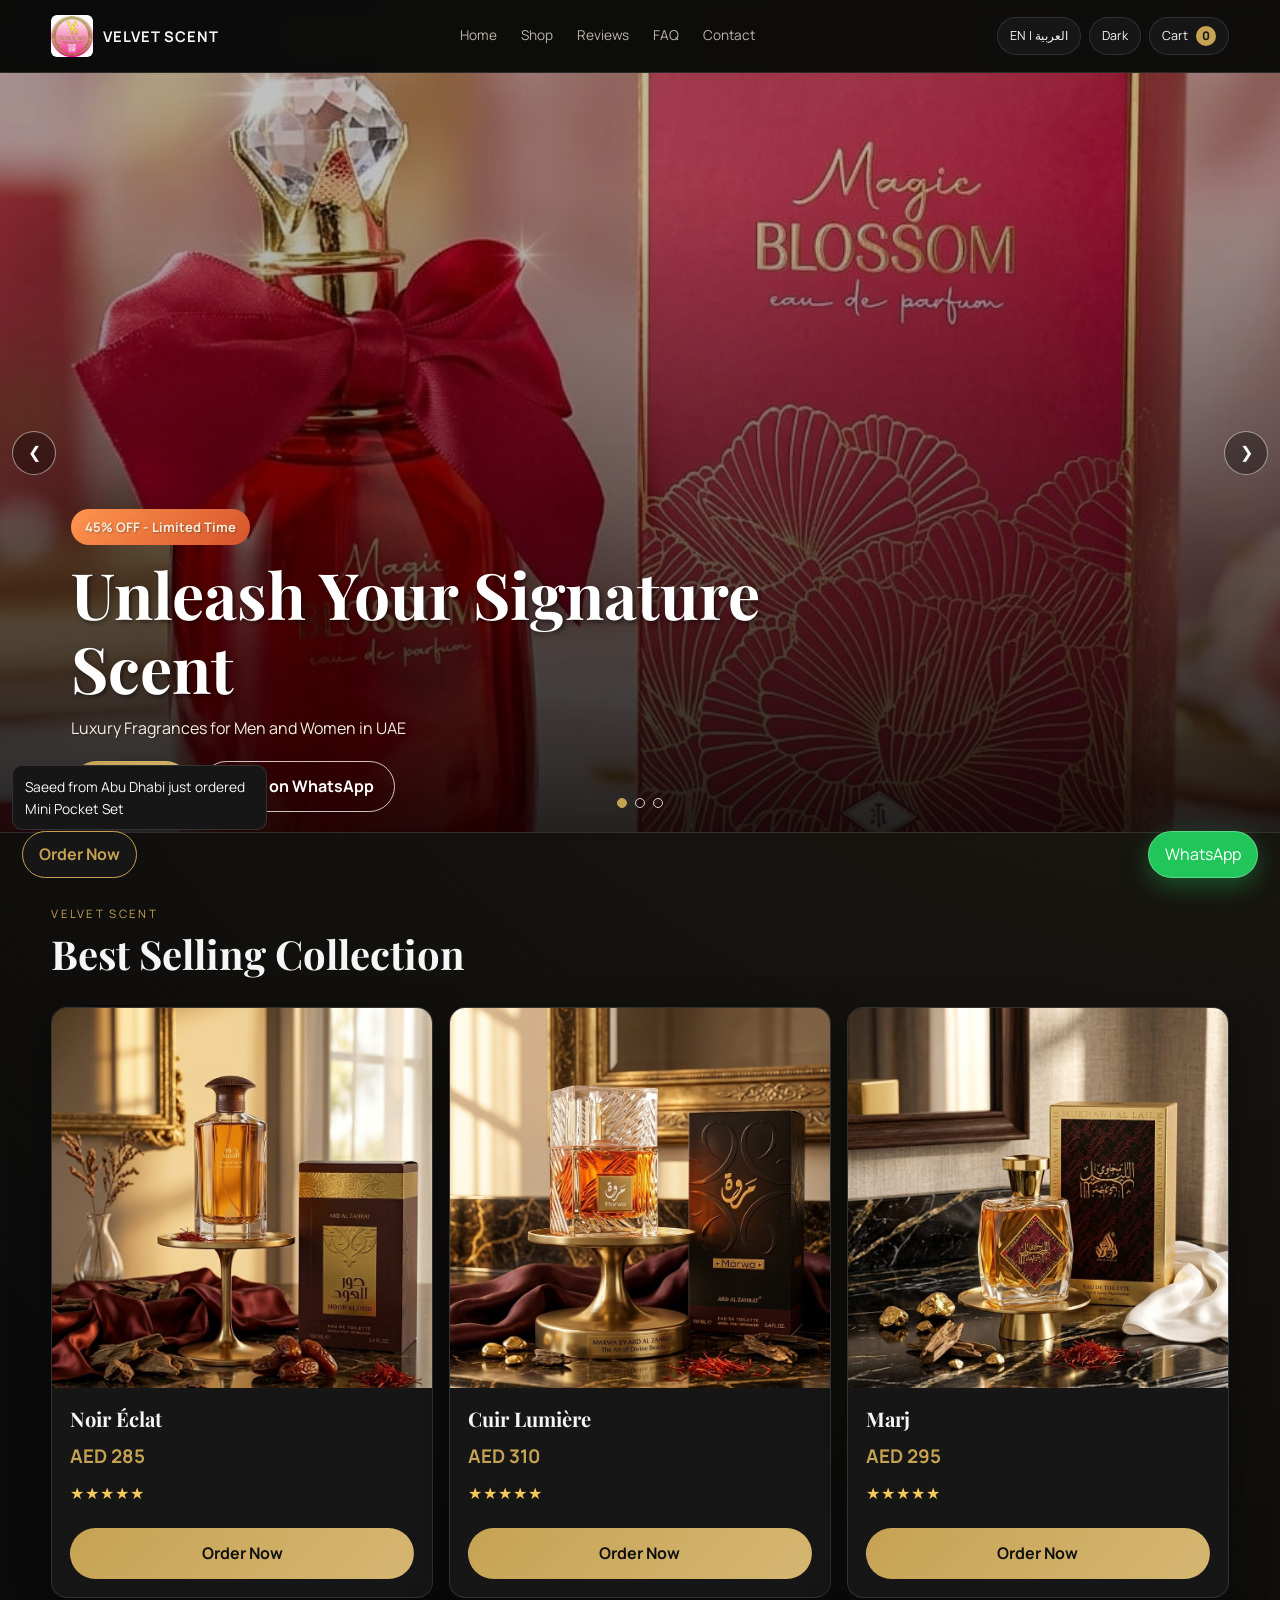
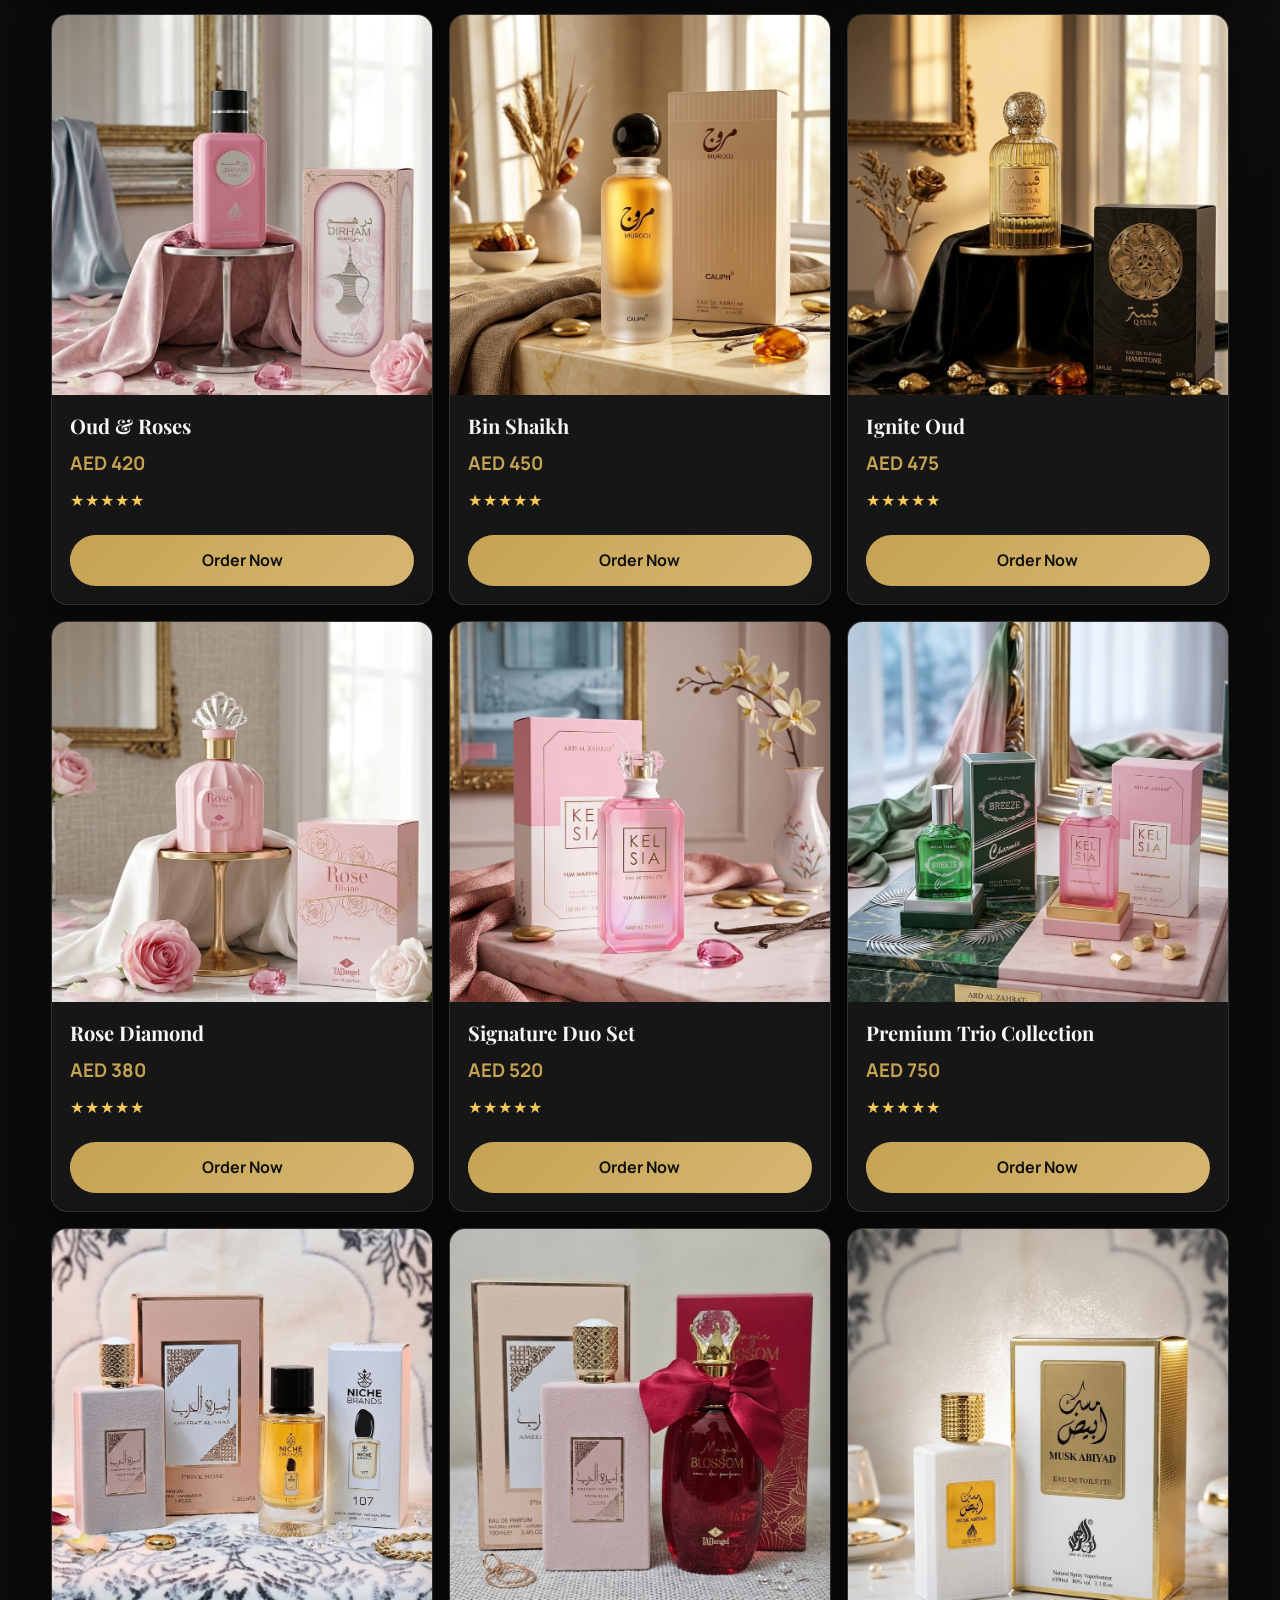
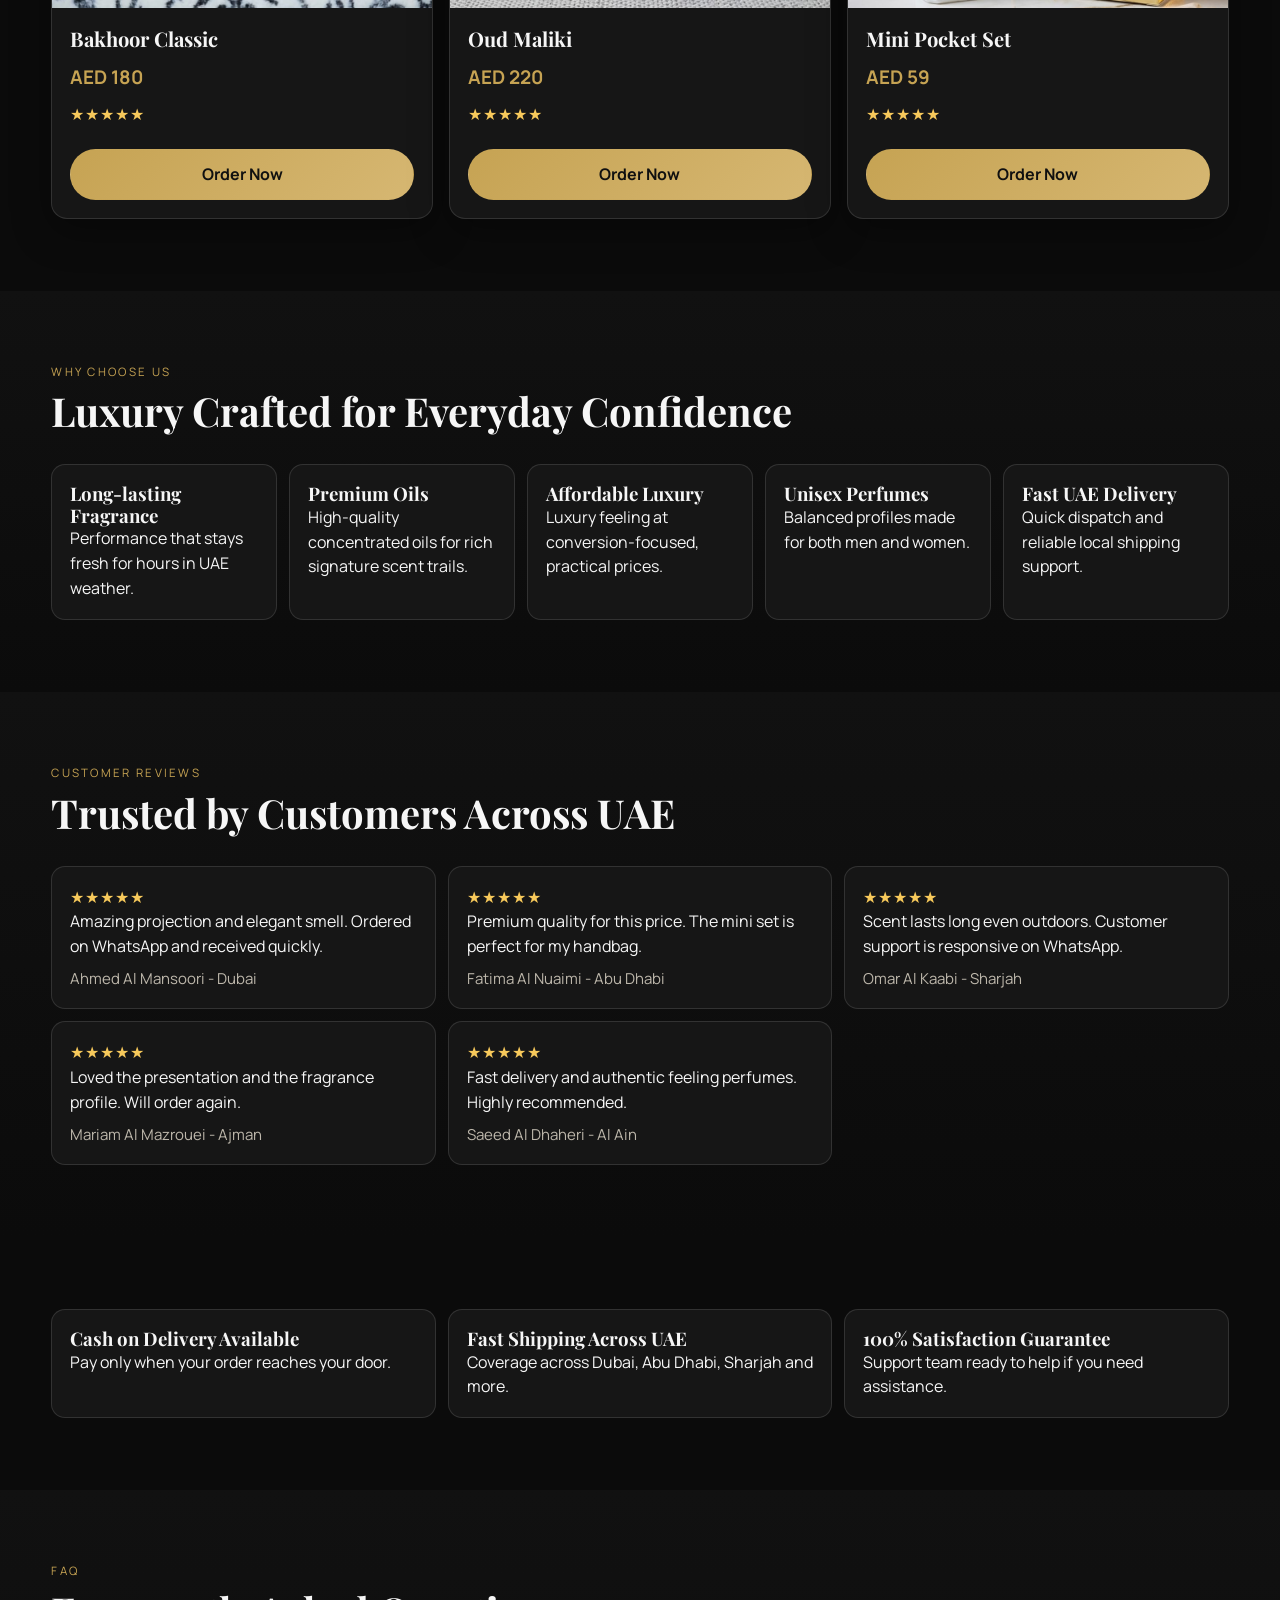
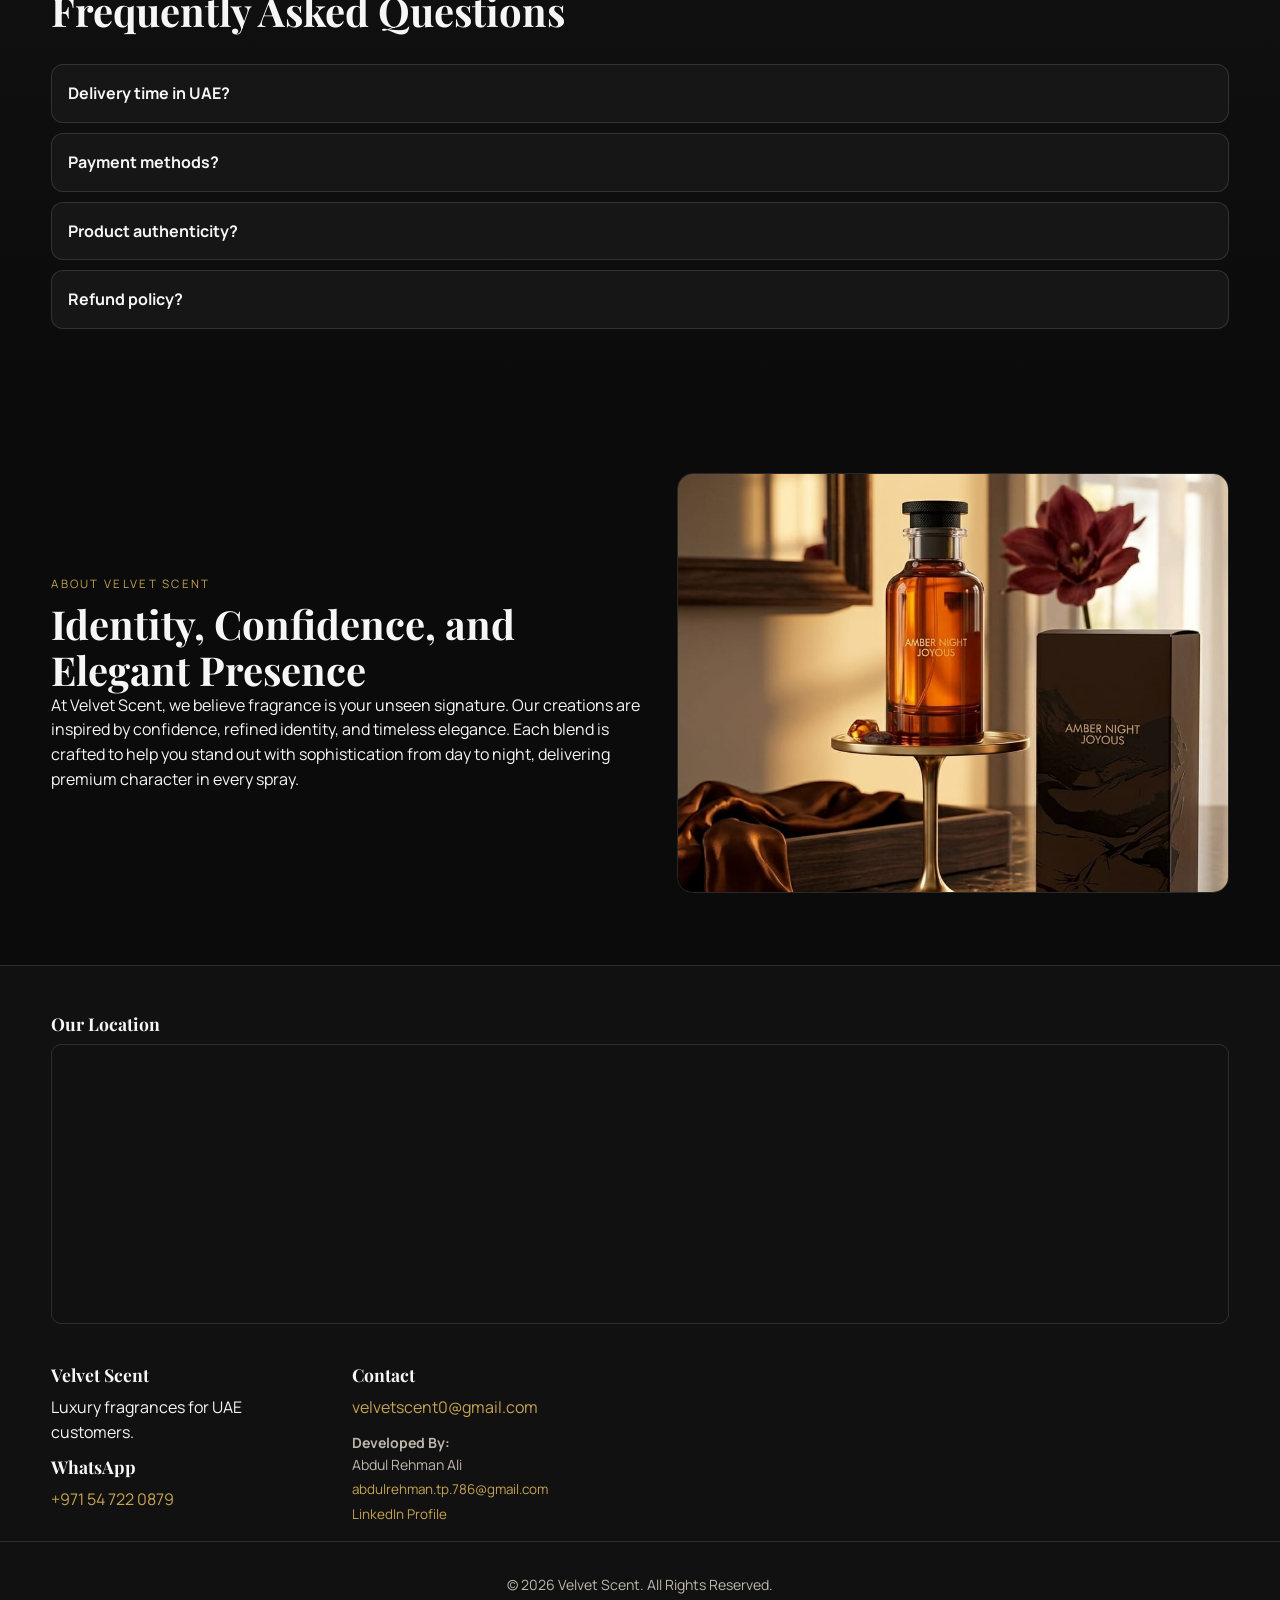
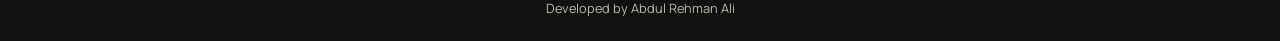
==== index.html @ 67b8885c "Update product list and enhance order functionality: replace existing products, remove benefit text " ====
<!DOCTYPE html>
<html lang="en" dir="ltr">
<head>
    <meta charset="UTF-8">
    <meta name="viewport" content="width=device-width, initial-scale=1.0">
    <title>Velvet Scent | Luxury Perfume in UAE</title>
    <meta name="description" content="Velvet Scent offers luxury perfumes in UAE with fast delivery and cash on delivery. Shop premium fragrances and order instantly on WhatsApp.">
    <meta name="keywords" content="Velvet Scent, UAE perfume, luxury fragrance, WhatsApp order, cash on delivery, Dubai perfumes">
    <meta name="author" content="Velvet Scent">
    <link rel="preconnect" href="https://fonts.googleapis.com">
    <link rel="preconnect" href="https://fonts.gstatic.com" crossorigin>
    <link rel="preload" as="image" href="images/28.jpeg">
    <link rel="stylesheet" href="css/style.css">
</head>
<body data-theme="light">
    <!-- START: Header -->
    <header class="site-header" id="top">
        <div class="container header-row">
            <a class="brand" href="#top" aria-label="Velvet Scent home">
                <img src="images/logo.jpg" alt="Velvet Scent Logo" class="brand-logo">
                <span class="brand-name">Velvet Scent</span>
            </a>

            <button class="mobile-nav-btn" id="mobileNavBtn" aria-label="Open menu">☰</button>

            <nav class="main-nav" id="mainNav" aria-label="Main navigation">
                <a href="#top" data-i18n="navHome">Home</a>
                <a href="#shop" data-i18n="navShop">Shop</a>
                <a href="#reviews" data-i18n="navReviews">Reviews</a>
                <a href="#faq" data-i18n="navFaq">FAQ</a>
                <a href="#contact" data-i18n="navContact">Contact</a>
            </nav>

            <div class="header-actions">
                <button id="langToggle" class="chip-btn" type="button" aria-label="Language toggle">EN | العربية</button>
                <button id="themeToggle" class="chip-btn" type="button" aria-label="Theme toggle">Dark</button>
                <button id="cartBtn" class="chip-btn cart-chip" type="button" aria-label="Open cart">
                    <span data-i18n="cart">Cart</span>
                    <span id="cartCount" class="cart-count">0</span>
                </button>
            </div>
        </div>
    </header>
    <!-- END: Header -->

    <main>
        <!-- START: Hero Slider -->
        <section class="hero" aria-label="Hero slider">
            <div class="hero-slider" id="heroSlider">
                <article class="hero-slide active" data-index="0">
                    <img src="images/28.jpeg" alt="Luxury perfume bottle" fetchpriority="high">
                    <div class="hero-overlay"></div>
                    <div class="hero-content container">
                        <p class="offer-badge" data-i18n="offer">45% OFF - Limited Time</p>
                        <h1 data-i18n="heroTitle">Unleash Your Signature Scent</h1>
                        <p data-i18n="heroSub">Luxury Fragrances for Men and Women in UAE</p>
                        <div class="hero-cta">
                            <a href="#shop" class="btn btn-gold" data-i18n="shopNow">Shop Now</a>
                            <button class="btn btn-outline" id="heroWhatsappBtn" type="button" data-i18n="orderWhatsapp">Order on WhatsApp</button>
                        </div>
                    </div>
                </article>

                <article class="hero-slide" data-index="1">
                    <img src="images/14.jpeg" alt="Premium scent arrangement" loading="lazy">
                    <div class="hero-overlay"></div>
                    <div class="hero-content container">
                        <p class="offer-badge" data-i18n="offer">45% OFF - Limited Time</p>
                        <h2 data-i18n="heroTitle">Unleash Your Signature Scent</h2>
                        <p data-i18n="heroSub">Luxury Fragrances for Men and Women in UAE</p>
                        <div class="hero-cta">
                            <a href="#shop" class="btn btn-gold" data-i18n="shopNow">Shop Now</a>
                            <button class="btn btn-outline" id="heroWhatsappBtn2" type="button" data-i18n="orderWhatsapp">Order on WhatsApp</button>
                        </div>
                    </div>
                </article>

                <article class="hero-slide" data-index="2">
                    <img src="images/19.jpeg" alt="Luxury fragrance concept" loading="lazy">
                    <div class="hero-overlay"></div>
                    <div class="hero-content container">
                        <p class="offer-badge" data-i18n="offer">45% OFF - Limited Time</p>
                        <h2 data-i18n="heroTitle">Unleash Your Signature Scent</h2>
                        <p data-i18n="heroSub">Luxury Fragrances for Men and Women in UAE</p>
                        <div class="hero-cta">
                            <a href="#shop" class="btn btn-gold" data-i18n="shopNow">Shop Now</a>
                            <button class="btn btn-outline" id="heroWhatsappBtn3" type="button" data-i18n="orderWhatsapp">Order on WhatsApp</button>
                        </div>
                    </div>
                </article>
            </div>

            <button class="slider-arrow prev" id="sliderPrev" type="button" aria-label="Previous slide">❮</button>
            <button class="slider-arrow next" id="sliderNext" type="button" aria-label="Next slide">❯</button>
            <div class="slider-dots" id="sliderDots" aria-label="Slider controls"></div>
        </section>
        <!-- END: Hero Slider -->

        <!-- START: Products -->
        <section class="section" id="shop">
            <div class="container">
                <div class="section-head">
                    <p class="section-kicker">Velvet Scent</p>
                    <h2 data-i18n="productsTitle">Best Selling Collection</h2>
                </div>

                <div class="products-grid" id="productsGrid"></div>
            </div>
        </section>
        <!-- END: Products -->

        <!-- START: Why Choose Us -->
        <section class="section section-alt" id="why">
            <div class="container">
                <div class="section-head">
                    <p class="section-kicker" data-i18n="whyKicker">Why Choose Us</p>
                    <h2 data-i18n="whyTitle">Luxury Crafted for Everyday Confidence</h2>
                </div>
                <div class="feature-grid">
                    <article class="feature-card"><h3 data-i18n="f1t">Long-lasting Fragrance</h3><p data-i18n="f1d">Performance that stays fresh for hours in UAE weather.</p></article>
                    <article class="feature-card"><h3 data-i18n="f2t">Premium Oils</h3><p data-i18n="f2d">High-quality concentrated oils for rich signature scent trails.</p></article>
                    <article class="feature-card"><h3 data-i18n="f3t">Affordable Luxury</h3><p data-i18n="f3d">Luxury feeling at conversion-focused, practical prices.</p></article>
                    <article class="feature-card"><h3 data-i18n="f4t">Unisex Perfumes</h3><p data-i18n="f4d">Balanced profiles made for both men and women.</p></article>
                    <article class="feature-card"><h3 data-i18n="f5t">Fast UAE Delivery</h3><p data-i18n="f5d">Quick dispatch and reliable local shipping support.</p></article>
                </div>
            </div>
        </section>
        <!-- END: Why Choose Us -->

        <!-- START: Reviews -->
        <section class="section section-alt" id="reviews">
            <div class="container">
                <div class="section-head">
                    <p class="section-kicker" data-i18n="reviewsKicker">Customer Reviews</p>
                    <h2 data-i18n="reviewsTitle">Trusted by Customers Across UAE</h2>
                </div>
                <div class="reviews-grid" id="reviewsGrid"></div>
            </div>
        </section>
        <!-- END: Reviews -->

        <!-- START: Trust Badges -->
        <section class="section" id="trust">
            <div class="container trust-row">
                <article class="trust-card"><h3 data-i18n="tb1t">Cash on Delivery Available</h3><p data-i18n="tb1d">Pay only when your order reaches your door.</p></article>
                <article class="trust-card"><h3 data-i18n="tb2t">Fast Shipping Across UAE</h3><p data-i18n="tb2d">Coverage across Dubai, Abu Dhabi, Sharjah and more.</p></article>
                <article class="trust-card"><h3 data-i18n="tb3t">100% Satisfaction Guarantee</h3><p data-i18n="tb3d">Support team ready to help if you need assistance.</p></article>
            </div>
        </section>
        <!-- END: Trust Badges -->

        <!-- START: FAQ -->
        <section class="section section-alt" id="faq">
            <div class="container">
                <div class="section-head">
                    <p class="section-kicker">FAQ</p>
                    <h2 data-i18n="faqTitle">Frequently Asked Questions</h2>
                </div>
                <div class="faq-list" id="faqList"></div>
            </div>
        </section>
        <!-- END: FAQ -->

        <!-- START: About -->
        <section class="section" id="about">
            <div class="container about-wrap">
                <div>
                    <p class="section-kicker" data-i18n="aboutKicker">About Velvet Scent</p>
                    <h2 data-i18n="aboutTitle">Identity, Confidence, and Elegant Presence</h2>
                    <p data-i18n="aboutText">At Velvet Scent, we believe fragrance is your unseen signature. Our creations are inspired by confidence, refined identity, and timeless elegance. Each blend is crafted to help you stand out with sophistication from day to night, delivering premium character in every spray.</p>
                </div>
                <img src="images/13.jpeg" alt="Velvet Scent luxury concept" loading="lazy">
            </div>
        </section>
        <!-- END: About -->
    </main>

    <!-- START: Footer -->
    <footer class="site-footer" id="contact">
        <div class="container footer-grid">
            <div class="footer-map-section">
                <h4>Our Location</h4>
                <iframe src="https://www.google.com/maps/embed?pb=!1m18!1m12!1m3!1d435632.5264820066!2d54.25535!3d24.45410!2m3!1f0!2f0!3f0!3m2!1i1024!2i768!4f13.1!3m3!1m2!1s0x3e5e48dfb1ab0e0d%3A0x539fd1af77130cc0!2sUnited%20Arab%20Emirates!5e0!3m2!1sen!2sae!4v1234567890" width="100%" height="280" style="border:1px solid var(--line); border-radius: 10px; margin-bottom: 10px;" allowfullscreen="" loading="lazy" referrerpolicy="no-referrer-when-downgrade"></iframe>
            </div>

            <div>
                <h3>Velvet Scent</h3>
                <p data-i18n="footerTag">Luxury fragrances for UAE customers.</p>
                <div style="margin-top: 12px;">
                    <h4 data-i18n="whatsLabel">WhatsApp</h4>
                    <a href="https://wa.me/971547220879" target="_blank" rel="noopener">+971 54 722 0879</a>
                </div>
            </div>

            <div>
                <h4>Contact</h4>
                <a href="mailto:velvetscent0@gmail.com">velvetscent0@gmail.com</a>
                <div style="margin-top: 12px;">
                    <p style="font-size: 0.88rem; color: var(--muted);">
                        <strong>Developed By:</strong><br>
                        Abdul Rehman Ali
                    </p>
                    <a href="mailto:abdulrehman.tp.786@gmail.com" style="font-size: 0.84rem;">abdulrehman.tp.786@gmail.com</a><br>
                    <a href="https://www.linkedin.com/in/abdul-rehman-ali/" target="_blank" rel="noopener" style="font-size: 0.84rem;">LinkedIn Profile</a>
                </div>
            </div>
        </div>
        <div style="border-top: 1px solid var(--line); padding-top: 16px; margin-top: 16px;">
            <p class="footer-copy">© <span id="year"></span> Velvet Scent. All Rights Reserved.<br><span style="font-size: 0.8rem;">Developed by Abdul Rehman Ali</span></p>
        </div>
    </footer>
    <!-- END: Footer -->

    <!-- START: Floating WhatsApp -->
    <a class="floating-whatsapp" href="https://wa.me/971547220879" target="_blank" rel="noopener" aria-label="Open WhatsApp chat">
        <span>WhatsApp</span>
    </a>
    <!-- END: Floating WhatsApp -->

    <!-- START: Sticky Order Button -->
    <button id="stickyOrderBtn" class="sticky-order-btn" type="button" data-i18n="stickyOrder">Order Now</button>
    <!-- END: Sticky Order Button -->

    <!-- START: Live Order Popup -->
    <div class="live-order-popup" id="liveOrderPopup" aria-live="polite"></div>
    <!-- END: Live Order Popup -->

    <!-- START: Cart Drawer -->
    <aside class="cart-drawer" id="cartDrawer" aria-label="Shopping cart" aria-hidden="true">
        <div class="cart-head">
            <h3 data-i18n="cartTitle">Your Selection</h3>
            <button id="closeCartBtn" class="icon-btn" type="button" aria-label="Close cart">✕</button>
        </div>
        <div id="cartItems" class="cart-items"></div>
        <div class="cart-foot">
            <p><span data-i18n="total">Total</span>: <strong id="cartTotal">AED 0</strong></p>
            <button id="checkoutWhatsappBtn" class="btn btn-gold" type="button" data-i18n="checkoutWhatsapp">Checkout on WhatsApp</button>
        </div>
    </aside>
    <!-- END: Cart Drawer -->

    <!-- START: Overlay -->
    <div class="overlay" id="overlay"></div>
    <!-- END: Overlay -->

    <!-- START: Quick View Modal -->
    <div class="modal" id="quickViewModal" aria-hidden="true">
        <div class="modal-content">
            <button class="icon-btn modal-close" id="closeQuickViewBtn" type="button" aria-label="Close quick view">✕</button>
            <img id="quickViewImage" src="" alt="Product preview">
            <h3 id="quickViewName"></h3>
            <p id="quickViewBenefit"></p>
            <p id="quickViewPrice" class="price-line"></p>
            <button id="quickViewOrderBtn" class="btn btn-gold" type="button" data-i18n="orderWhatsapp">Order on WhatsApp</button>
        </div>
    </div>
    <!-- END: Quick View Modal -->

    <!-- START: Checkout Modal -->
    <div class="modal" id="checkoutModal" aria-hidden="true">
        <div class="modal-content">
            <button class="icon-btn modal-close" id="closeCheckoutBtn" type="button" aria-label="Close checkout">✕</button>
            <h3 id="orderFormTitle" data-i18n="checkoutFormTitle">Complete Your WhatsApp Order</h3>
            <form id="checkoutForm" class="checkout-form">
                <label data-i18n="fullName">Full Name</label>
                <input type="text" id="fullName" required>

                <label data-i18n="phoneNumber">Phone Number</label>
                <input type="tel" id="phoneNumber" required placeholder="+971 5X XXX XXXX">

                <label data-i18n="deliveryAddress">Delivery Address (UAE)</label>
                <input type="text" id="deliveryAddress" required>

                <label data-i18n="city">City</label>
                <input type="text" id="city" required>

                <p class="payment-note" data-i18n="paymentCod">Payment Method: Cash on Delivery</p>
                <button class="btn btn-gold" type="submit" data-i18n="sendOrder">Send Order</button>
            </form>
        </div>
    </div>
    <!-- END: Checkout Modal -->

    <!-- START: Exit Intent Popup -->
    <div class="modal" id="exitIntentModal" aria-hidden="true">
        <div class="modal-content exit-content">
            <button class="icon-btn modal-close" id="closeExitIntentBtn" type="button" aria-label="Close offer">✕</button>
            <p class="section-kicker" data-i18n="exitKicker">Wait Before You Go</p>
            <h3 data-i18n="exitTitle">Get 10% Extra on Your WhatsApp Order</h3>
            <p data-i18n="exitText">Message us now and mention code VELVET10 to unlock your additional discount.</p>
            <button id="exitOrderBtn" class="btn btn-gold" type="button" data-i18n="orderWhatsapp">Order on WhatsApp</button>
        </div>
    </div>
    <!-- END: Exit Intent Popup -->

    <script src="js/main.js"></script>
</body>
</html>
---- css/style.css ----
/* START: Fonts */
@import url('https://fonts.googleapis.com/css2?family=Playfair+Display:wght@500;600;700&family=Manrope:wght@400;500;600;700&family=Cairo:wght@400;600;700&display=swap');
/* END: Fonts */

/* START: Design Tokens */
:root {
    --bg: #fbfbfb;
    --bg-alt: #f0ede6;
    --surface: #ffffff;
    --text: #181818;
    --muted: #5f5a51;
    --gold: #c6a353;
    --gold-strong: #9f7f38;
    --line: rgba(24, 24, 24, 0.1);
    --shadow: 0 12px 34px rgba(23, 17, 5, 0.12);
    --hero-overlay: linear-gradient(180deg, rgba(0, 0, 0, 0.15) 15%, rgba(0, 0, 0, 0.64) 100%);
}

body[data-theme="dark"] {
    --bg: #0b0b0b;
    --bg-alt: #111111;
    --surface: #161616;
    --text: #f6f6f6;
    --muted: #bdb7ab;
    --line: rgba(255, 255, 255, 0.12);
    --shadow: 0 12px 38px rgba(0, 0, 0, 0.35);
    --hero-overlay: linear-gradient(180deg, rgba(0, 0, 0, 0.25) 15%, rgba(0, 0, 0, 0.86) 100%);
}
/* END: Design Tokens */

/* START: Reset */
* {
    box-sizing: border-box;
    margin: 0;
    padding: 0;
}

html {
    scroll-behavior: smooth;
}

body {
    font-family: 'Manrope', sans-serif;
    background: radial-gradient(circle at top right, rgba(198, 163, 83, 0.12), transparent 28%), var(--bg);
    color: var(--text);
    line-height: 1.55;
    overflow-x: hidden;
    transition: background 0.35s ease, color 0.35s ease;
}

body.rtl {
    font-family: 'Cairo', sans-serif;
}

a {
    color: inherit;
    text-decoration: none;
}

img {
    max-width: 100%;
    display: block;
}

button,
input {
    font: inherit;
}
/* END: Reset */

/* START: Utilities */
.container {
    width: min(1200px, 92%);
    margin-inline: auto;
}

.section {
    padding: 72px 0;
}

.section-alt {
    background: linear-gradient(180deg, var(--bg-alt), transparent);
}

.section-head {
    margin-bottom: 30px;
}

.section-kicker {
    color: var(--gold);
    text-transform: uppercase;
    letter-spacing: 0.2em;
    font-size: 0.72rem;
    margin-bottom: 8px;
}

h1,
h2,
h3,
h4 {
    font-family: 'Playfair Display', serif;
    line-height: 1.15;
}

h2 {
    font-size: clamp(1.65rem, 4.6vw, 2.5rem);
}

.btn {
    border: 1px solid transparent;
    padding: 12px 20px;
    border-radius: 999px;
    font-weight: 700;
    cursor: pointer;
    transition: transform 0.22s ease, background 0.22s ease, color 0.22s ease, border-color 0.22s ease;
}

.btn:hover {
    transform: translateY(-1px);
}

.btn-gold {
    background: linear-gradient(135deg, var(--gold), #d6b772);
    color: #101010;
}

.btn-gold:hover {
    background: linear-gradient(135deg, #d8b86f, var(--gold-strong));
}

.btn-outline {
    background: transparent;
    color: #fff;
    border-color: rgba(255, 255, 255, 0.76);
}

body[data-theme="light"] .btn-outline {
    color: #111;
    border-color: rgba(17, 17, 17, 0.6);
}

.icon-btn {
    background: transparent;
    border: 0;
    color: var(--text);
    cursor: pointer;
    font-size: 1.12rem;
}
/* END: Utilities */

/* START: Header */
.site-header {
    position: sticky;
    top: 0;
    z-index: 90;
    backdrop-filter: blur(8px);
    background: color-mix(in srgb, var(--bg) 85%, transparent);
    border-bottom: 1px solid var(--line);
}

.header-row {
    min-height: 72px;
    display: flex;
    align-items: center;
    justify-content: space-between;
    gap: 12px;
}

.brand {
    display: inline-flex;
    align-items: center;
    gap: 10px;
    font-weight: 700;
}

.brand-logo {
    width: 42px;
    height: 42px;
    object-fit: contain;
    border-radius: 6px;
}

.brand-mark {
    width: 38px;
    height: 38px;
    border-radius: 50%;
    border: 1px solid var(--gold);
    display: grid;
    place-items: center;
    color: var(--gold);
    font-family: 'Playfair Display', serif;
}

.brand-name {
    letter-spacing: 0.06em;
    font-size: 0.92rem;
    text-transform: uppercase;
}

.main-nav {
    position: fixed;
    inset: 72px 0 auto 0;
    background: var(--surface);
    border-bottom: 1px solid var(--line);
    display: grid;
    gap: 2px;
    max-height: 0;
    overflow: hidden;
    transition: max-height 0.3s ease;
}

.main-nav.open {
    max-height: 300px;
}

.main-nav a {
    padding: 12px 4%;
    font-size: 0.95rem;
    border-bottom: 1px solid var(--line);
}

.mobile-nav-btn {
    background: transparent;
    border: 1px solid var(--line);
    color: var(--text);
    width: 38px;
    height: 38px;
    border-radius: 8px;
    cursor: pointer;
}

.header-actions {
    display: flex;
    gap: 8px;
    margin-left: auto;
}

.chip-btn {
    border: 1px solid var(--line);
    background: var(--surface);
    color: var(--text);
    border-radius: 999px;
    padding: 8px 12px;
    font-size: 0.78rem;
    cursor: pointer;
}

.cart-chip {
    display: inline-flex;
    align-items: center;
    gap: 8px;
}

.cart-count {
    min-width: 20px;
    height: 20px;
    border-radius: 50%;
    display: grid;
    place-items: center;
    background: var(--gold);
    color: #171717;
    font-weight: 800;
    font-size: 0.74rem;
}
/* END: Header */

/* START: Hero Slider */
.hero {
    position: relative;
    width: 100%;
    height: 90vh;
    max-height: 760px;
    border-bottom: 1px solid var(--line);
    overflow: hidden;
}

.hero-slider {
    position: relative;
    width: 100%;
    height: 100%;
}

.hero-slide {
    position: absolute;
    inset: 0;
    opacity: 0;
    visibility: hidden;
    transition: opacity 0.7s ease-in-out, visibility 0.7s ease-in-out;
}

.hero-slide.active {
    opacity: 1;
    visibility: visible;
}

.hero-slide img {
    width: 100%;
    height: 100%;
    object-fit: cover;
    object-position: center;
}

.hero-overlay {
    position: absolute;
    inset: 0;
    background: var(--hero-overlay);
    z-index: 1;
}

.hero-content {
    position: absolute;
    inset: 0;
    z-index: 2;
    display: flex;
    flex-direction: column;
    justify-content: flex-end;
    align-items: flex-start;
    padding: 20px;
    gap: 12px;
}

.offer-badge {
    width: fit-content;
    background: linear-gradient(135deg, #ff954f, #d6542b);
    color: #fff;
    padding: 8px 14px;
    border-radius: 999px;
    font-size: 0.82rem;
    font-weight: 700;
    animation: slideInLeft 0.6s ease;
}

@keyframes slideInLeft {
    from { opacity: 0; transform: translateX(-20px); }
    to { opacity: 1; transform: translateX(0); }
}

.hero-content h1,
.hero-content h2 {
    font-size: clamp(2rem, 6vw, 4rem);
    max-width: 720px;
    color: #fff;
    text-shadow: 2px 2px 4px rgba(0, 0, 0, 0.5);
}

.hero-content > p {
    color: #f5eede;
    max-width: 640px;
    text-shadow: 1px 1px 2px rgba(0, 0, 0, 0.3);
}

.hero-cta {
    display: flex;
    gap: 10px;
    flex-wrap: wrap;
    margin-top: 8px;
}
/* END: Hero Slider */

.slider-arrow {
    position: absolute;
    top: 50%;
    transform: translateY(-50%);
    z-index: 4;
    border: 1px solid rgba(255, 255, 255, 0.5);
    background: rgba(0, 0, 0, 0.35);
    color: #fff;
    width: 40px;
    height: 40px;
    border-radius: 50%;
    cursor: pointer;
}

.slider-arrow.prev {
    left: 12px;
}

.slider-arrow.next {
    right: 12px;
}

.slider-dots {
    position: absolute;
    z-index: 5;
    bottom: 24px;
    left: 50%;
    transform: translateX(-50%);
    display: flex;
    gap: 8px;
}

.slider-dots button {
    width: 10px;
    height: 10px;
    border-radius: 50%;
    border: 1px solid rgba(255, 255, 255, 0.8);
    background: transparent;
    cursor: pointer;
}

.slider-dots button.active {
    background: var(--gold);
    border-color: var(--gold);
}
/* END: Hero Slider */

/* START: Products */
.products-grid {
    display: grid;
    gap: 16px;
    grid-template-columns: 1fr;
}

.product-card {
    background: var(--surface);
    border: 1px solid var(--line);
    border-radius: 16px;
    overflow: hidden;
    box-shadow: var(--shadow);
    display: grid;
    grid-template-rows: auto 1fr;
    cursor: pointer;
    transition: transform 0.3s ease, box-shadow 0.3s ease, border-color 0.3s ease;
}

.product-card:hover {
    transform: translateY(-4px);
    box-shadow: 0 16px 48px rgba(198, 163, 83, 0.15);
    border-color: var(--gold);
}

.product-card img {
    width: 100%;
    aspect-ratio: 1 / 1;
    object-fit: cover;
    transition: transform 0.3s ease;
}

.product-card:hover img {
    transform: scale(1.05);
}

.product-body {
    padding: 18px;
    display: grid;
    gap: 10px;
}

.product-body h3 {
    font-size: 1.26rem;
    line-height: 1.3;
}

.price-line {
    color: var(--gold);
    font-weight: 700;
    font-size: 1.18rem;
}

.stars {
    color: #f7c95b;
    letter-spacing: 0.06em;
}

.product-actions {
    margin-top: 12px;
    display: grid;
    grid-template-columns: 1fr;
    gap: 8px;
}

.product-actions .btn {
    width: 100%;
}
/* END: Products */
/* END: Products */

/* START: Why + Steps + Reviews */
.feature-grid,
.steps-grid,
.reviews-grid,
.trust-row {
    display: grid;
    gap: 12px;
}

.feature-card,
.step-card,
.review-card,
.trust-card {
    border: 1px solid var(--line);
    background: var(--surface);
    border-radius: 14px;
    padding: 18px;
}

.step-card span {
    width: 34px;
    height: 34px;
    border-radius: 50%;
    display: grid;
    place-items: center;
    background: var(--gold);
    color: #171717;
    font-weight: 800;
    margin-bottom: 8px;
}

.review-name {
    margin-top: 8px;
    color: var(--muted);
    font-size: 0.94rem;
}
/* END: Why + Steps + Reviews */

/* START: FAQ */
.faq-list {
    display: grid;
    gap: 10px;
}

.faq-item {
    border: 1px solid var(--line);
    border-radius: 12px;
    overflow: hidden;
    background: var(--surface);
}

.faq-question {
    width: 100%;
    border: 0;
    background: transparent;
    color: var(--text);
    text-align: left;
    padding: 16px;
    font-weight: 700;
    cursor: pointer;
}

body.rtl .faq-question {
    text-align: right;
}

.faq-answer {
    max-height: 0;
    overflow: hidden;
    padding: 0 16px;
    color: var(--muted);
    transition: max-height 0.28s ease, padding 0.28s ease;
}

.faq-item.open .faq-answer {
    max-height: 140px;
    padding: 0 16px 14px;
}
/* END: FAQ */

/* START: About + Footer */
.about-wrap {
    display: grid;
    gap: 18px;
}

.about-wrap img {
    border-radius: 16px;
    border: 1px solid var(--line);
    max-height: 420px;
    object-fit: cover;
    width: 100%;
}

.site-footer {
    border-top: 1px solid var(--line);
    padding: 48px 0 22px;
    background: var(--bg-alt);
}

.footer-grid {
    display: grid;
    gap: 24px;
    grid-template-columns: 1fr;
}

.footer-map-section {
    grid-column: 1 / -1;
}

.footer-grid h4,
.footer-grid h3 {
    margin-bottom: 10px;
    font-size: 1.1rem;
}

.footer-grid a {
    display: inline-block;
    color: var(--gold);
    transition: opacity 0.2s ease;
}

.footer-grid a:hover {
    opacity: 0.8;
}

.social-links {
    display: flex;
    gap: 8px;
}

.social-links a {
    width: 34px;
    height: 34px;
    border: 1px solid var(--line);
    border-radius: 50%;
    display: grid;
    place-items: center;
    color: var(--text);
}

.footer-copy {
    text-align: center;
    margin-top: 16px;
    color: var(--muted);
    font-size: 0.88rem;
    line-height: 1.6;
}
/* END: About + Footer */

/* START: Floating + Sticky */
.floating-whatsapp {
    position: fixed;
    right: 14px;
    bottom: 14px;
    z-index: 70;
    background: #20c65a;
    color: #fff;
    border-radius: 999px;
    padding: 10px 16px;
    border: 1px solid rgba(255, 255, 255, 0.28);
    box-shadow: 0 8px 24px rgba(32, 198, 90, 0.35);
}

.sticky-order-btn {
    position: fixed;
    left: 14px;
    bottom: 14px;
    z-index: 69;
    border: 1px solid var(--gold);
    background: var(--surface);
    color: var(--gold);
    border-radius: 999px;
    padding: 10px 16px;
    font-weight: 700;
    cursor: pointer;
}
/* END: Floating + Sticky */

/* START: Popup */
.live-order-popup {
    position: fixed;
    left: 12px;
    bottom: 70px;
    z-index: 60;
    background: var(--surface);
    border: 1px solid var(--line);
    border-radius: 10px;
    padding: 10px 12px;
    font-size: 0.86rem;
    max-width: 255px;
    transform: translateY(16px);
    opacity: 0;
    visibility: hidden;
    transition: all 0.3s ease;
}

.live-order-popup.show {
    opacity: 1;
    visibility: visible;
    transform: translateY(0);
}
/* END: Popup */

/* START: Drawer + Modals */
.overlay {
    position: fixed;
    inset: 0;
    background: rgba(0, 0, 0, 0.55);
    opacity: 0;
    visibility: hidden;
    transition: opacity 0.25s ease;
    z-index: 95;
}

.overlay.show {
    opacity: 1;
    visibility: visible;
}

.cart-drawer {
    position: fixed;
    top: 0;
    right: 0;
    height: 100%;
    width: min(390px, 92vw);
    background: var(--surface);
    border-left: 1px solid var(--line);
    z-index: 100;
    transform: translateX(110%);
    transition: transform 0.28s ease;
    display: grid;
    grid-template-rows: auto 1fr auto;
}

body.rtl .cart-drawer {
    right: auto;
    left: 0;
    border-left: 0;
    border-right: 1px solid var(--line);
    transform: translateX(-110%);
}

.cart-drawer.open {
    transform: translateX(0);
}

.cart-head,
.cart-foot {
    padding: 14px;
    border-bottom: 1px solid var(--line);
}

.cart-foot {
    border-bottom: 0;
    border-top: 1px solid var(--line);
    display: grid;
    gap: 10px;
}

.cart-head {
    display: flex;
    align-items: center;
    justify-content: space-between;
}

.cart-items {
    overflow-y: auto;
    padding: 14px;
    display: grid;
    gap: 10px;
}

.cart-item {
    display: grid;
    grid-template-columns: 64px 1fr auto;
    gap: 10px;
    align-items: center;
    border: 1px solid var(--line);
    border-radius: 10px;
    padding: 8px;
}

.cart-item img {
    width: 64px;
    height: 64px;
    border-radius: 8px;
    object-fit: cover;
}

.qty-row {
    display: inline-flex;
    align-items: center;
    gap: 8px;
    margin-top: 6px;
}

.qty-row button {
    width: 24px;
    height: 24px;
    border: 1px solid var(--line);
    background: transparent;
    color: var(--text);
    cursor: pointer;
}

.modal {
    position: fixed;
    inset: 0;
    display: grid;
    place-items: center;
    padding: 16px;
    opacity: 0;
    visibility: hidden;
    transition: opacity 0.25s ease;
    z-index: 101;
}

.modal.show {
    opacity: 1;
    visibility: visible;
}

.modal-content {
    width: min(520px, 96vw);
    background: var(--surface);
    border: 1px solid var(--line);
    border-radius: 16px;
    padding: 18px;
    box-shadow: var(--shadow);
    position: relative;
}

.modal-content img {
    width: 100%;
    border-radius: 10px;
    max-height: 250px;
    object-fit: cover;
    margin-bottom: 10px;
}

.modal-close {
    position: absolute;
    top: 10px;
    right: 12px;
}

body.rtl .modal-close {
    right: auto;
    left: 12px;
}

.checkout-form {
    display: grid;
    gap: 9px;
    margin-top: 12px;
}

.checkout-form input {
    border: 1px solid var(--line);
    background: color-mix(in srgb, var(--surface) 92%, #fff 8%);
    color: var(--text);
    border-radius: 8px;
    padding: 10px;
}

.payment-note {
    color: var(--muted);
    margin-top: 4px;
    margin-bottom: 4px;
}
/* END: Drawer + Modals */

/* START: Motion */
@media (prefers-reduced-motion: no-preference) {
    .section,
    .product-card,
    .feature-card,
    .step-card,
    .review-card,
    .trust-card {
        animation: fadeUp 0.7s ease both;
        animation-timeline: view();
        animation-range: entry 0% cover 30%;
    }

    @keyframes fadeUp {
        from {
            opacity: 0;
            transform: translateY(18px);
        }
        to {
            opacity: 1;
            transform: translateY(0);
        }
    }
}
/* END: Motion */

/* START: Breakpoint 768 */
@media (min-width: 768px) {
    .main-nav {
        position: static;
        max-height: none;
        overflow: visible;
        background: transparent;
        border: 0;
        display: flex;
        gap: 16px;
        inset: auto;
    }

    .main-nav a {
        border: 0;
        padding: 0;
        font-size: 0.85rem;
        color: var(--muted);
    }

    .main-nav a:hover {
        color: var(--gold);
    }

    .mobile-nav-btn {
        display: none;
    }

    .header-actions {
        margin-left: 0;
    }

    .products-grid {
        grid-template-columns: repeat(2, minmax(0, 1fr));
    }

    .feature-grid,
    .steps-grid,
    .reviews-grid,
    .trust-row {
        grid-template-columns: repeat(2, minmax(0, 1fr));
    }

    .about-wrap {
        grid-template-columns: 1.1fr 1fr;
        align-items: center;
    }

    .footer-grid {
        grid-template-columns: repeat(2, minmax(0, 1fr));
    }

    .floating-whatsapp {
        right: 22px;
        bottom: 22px;
    }

    .sticky-order-btn {
        left: 22px;
        bottom: 22px;
    }
}
/* END: Breakpoint 768 */

/* START: Breakpoint 1024 */
@media (min-width: 1024px) {
    .header-row {
        gap: 18px;
    }

    .main-nav {
        gap: 24px;
    }

    .products-grid {
        grid-template-columns: repeat(3, minmax(0, 1fr));
    }

    .feature-grid {
        grid-template-columns: repeat(5, minmax(0, 1fr));
    }

    .steps-grid,
    .reviews-grid,
    .trust-row {
        grid-template-columns: repeat(3, minmax(0, 1fr));
    }

    .slider-arrow {
        width: 44px;
        height: 44px;
    }

    .footer-grid {
        grid-template-columns: repeat(4, minmax(0, 1fr));
    }
}
/* END: Breakpoint 1024 */

/* START: Breakpoint 1440 */
@media (min-width: 1440px) {
    .hero-content {
        padding-bottom: 96px;
    }

    .section {
        padding: 90px 0;
    }
}
/* END: Breakpoint 1440 */
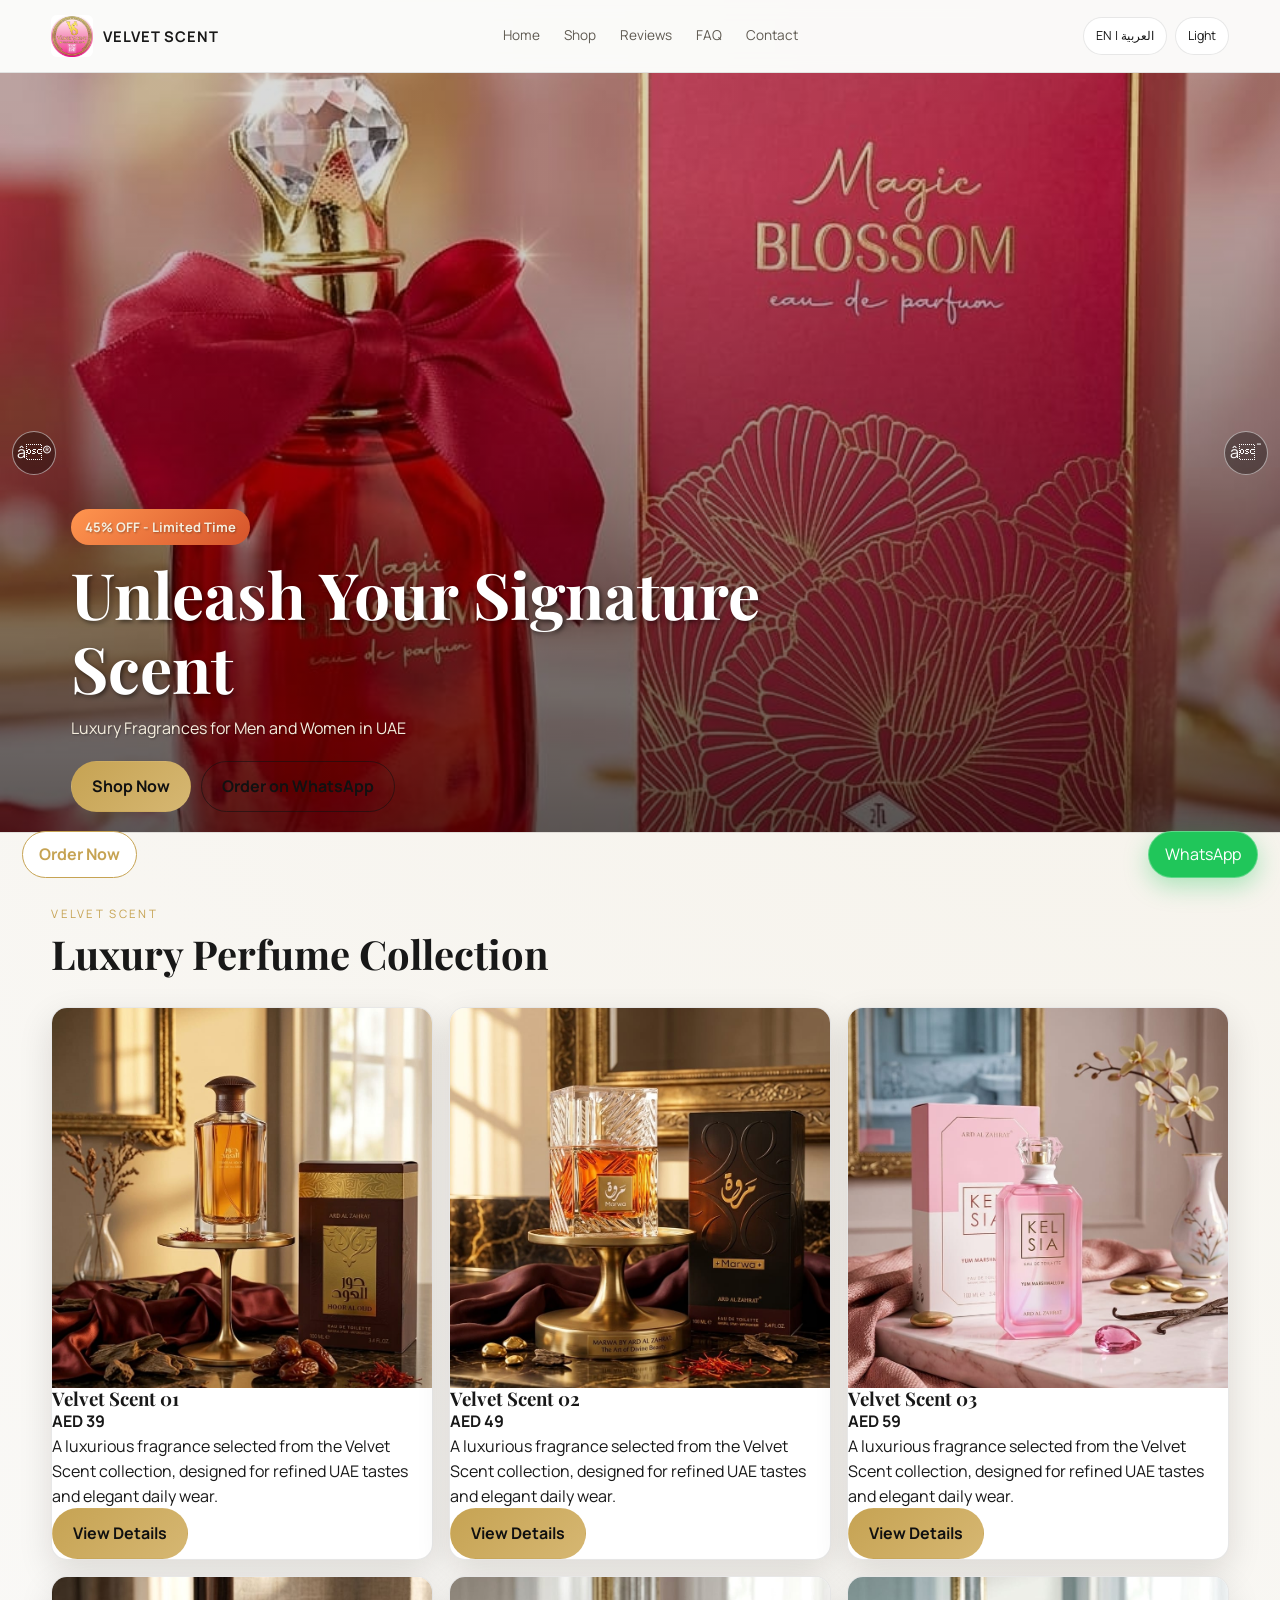
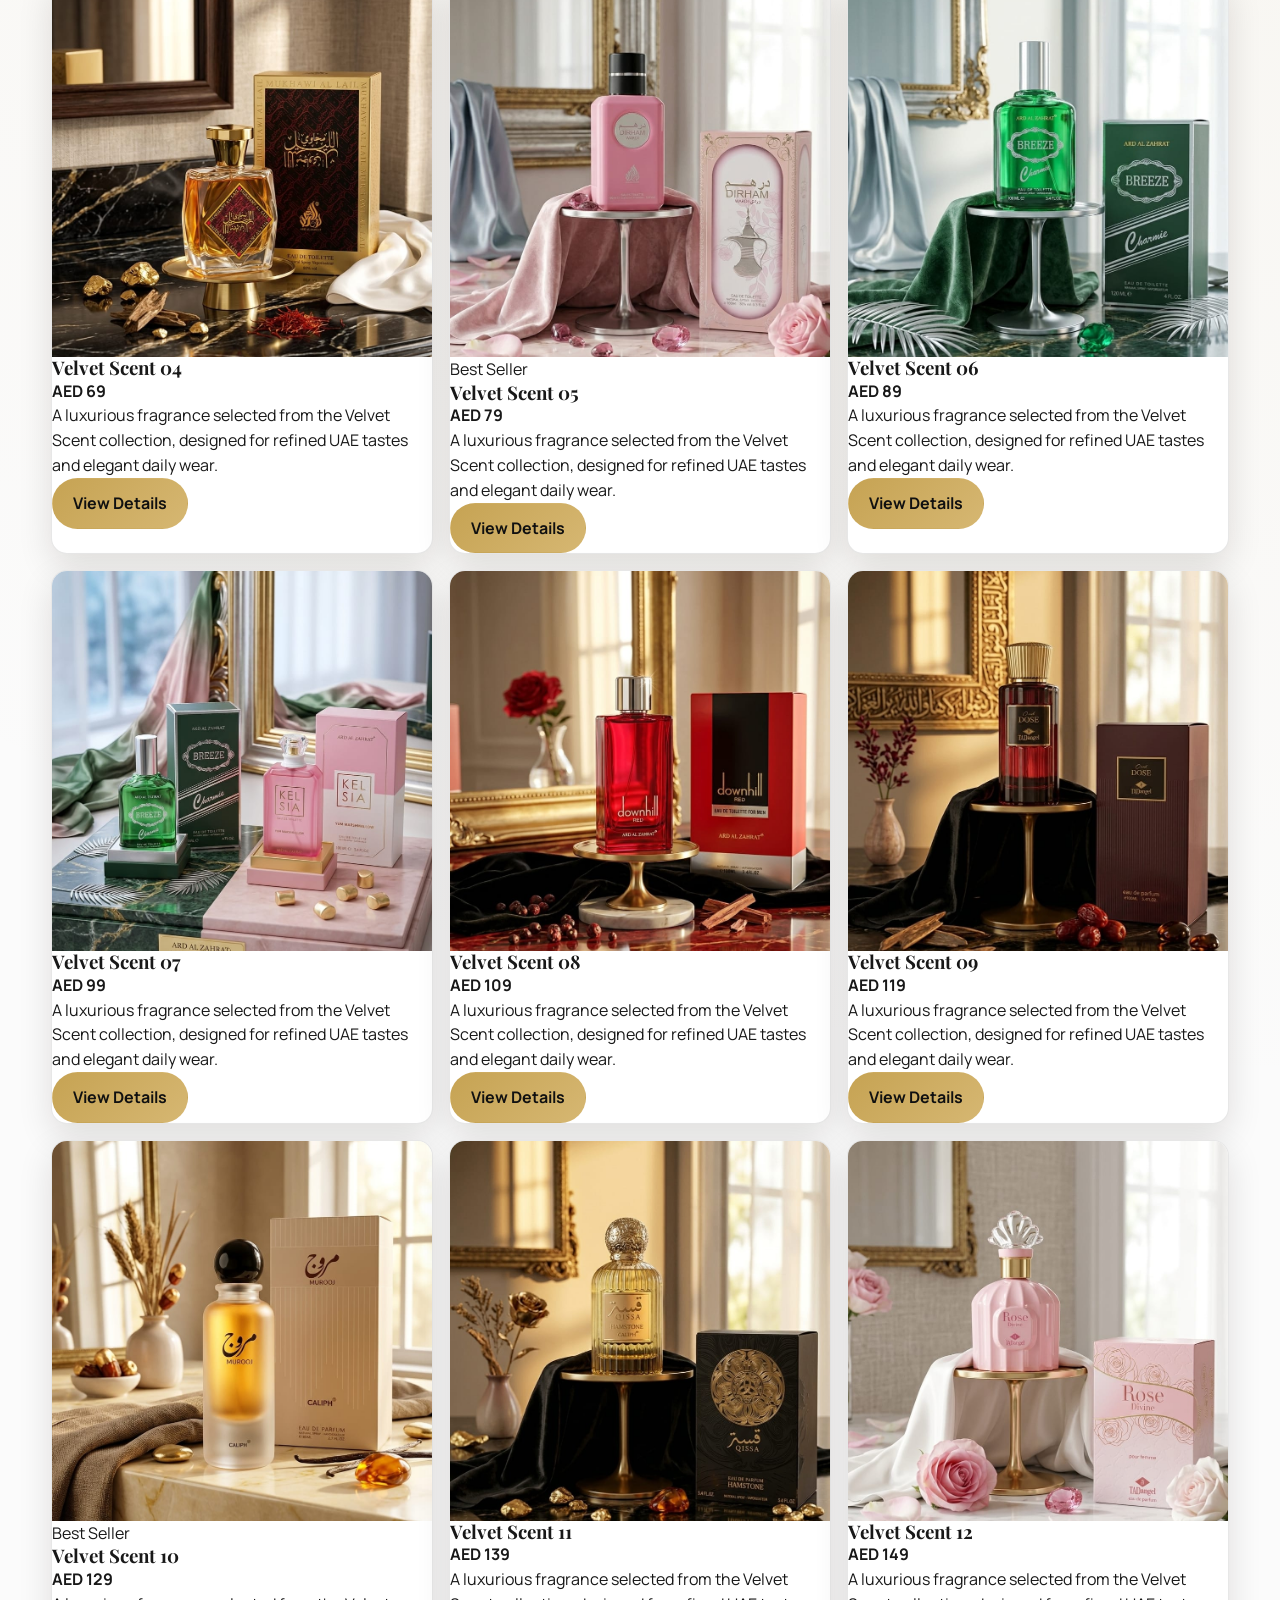
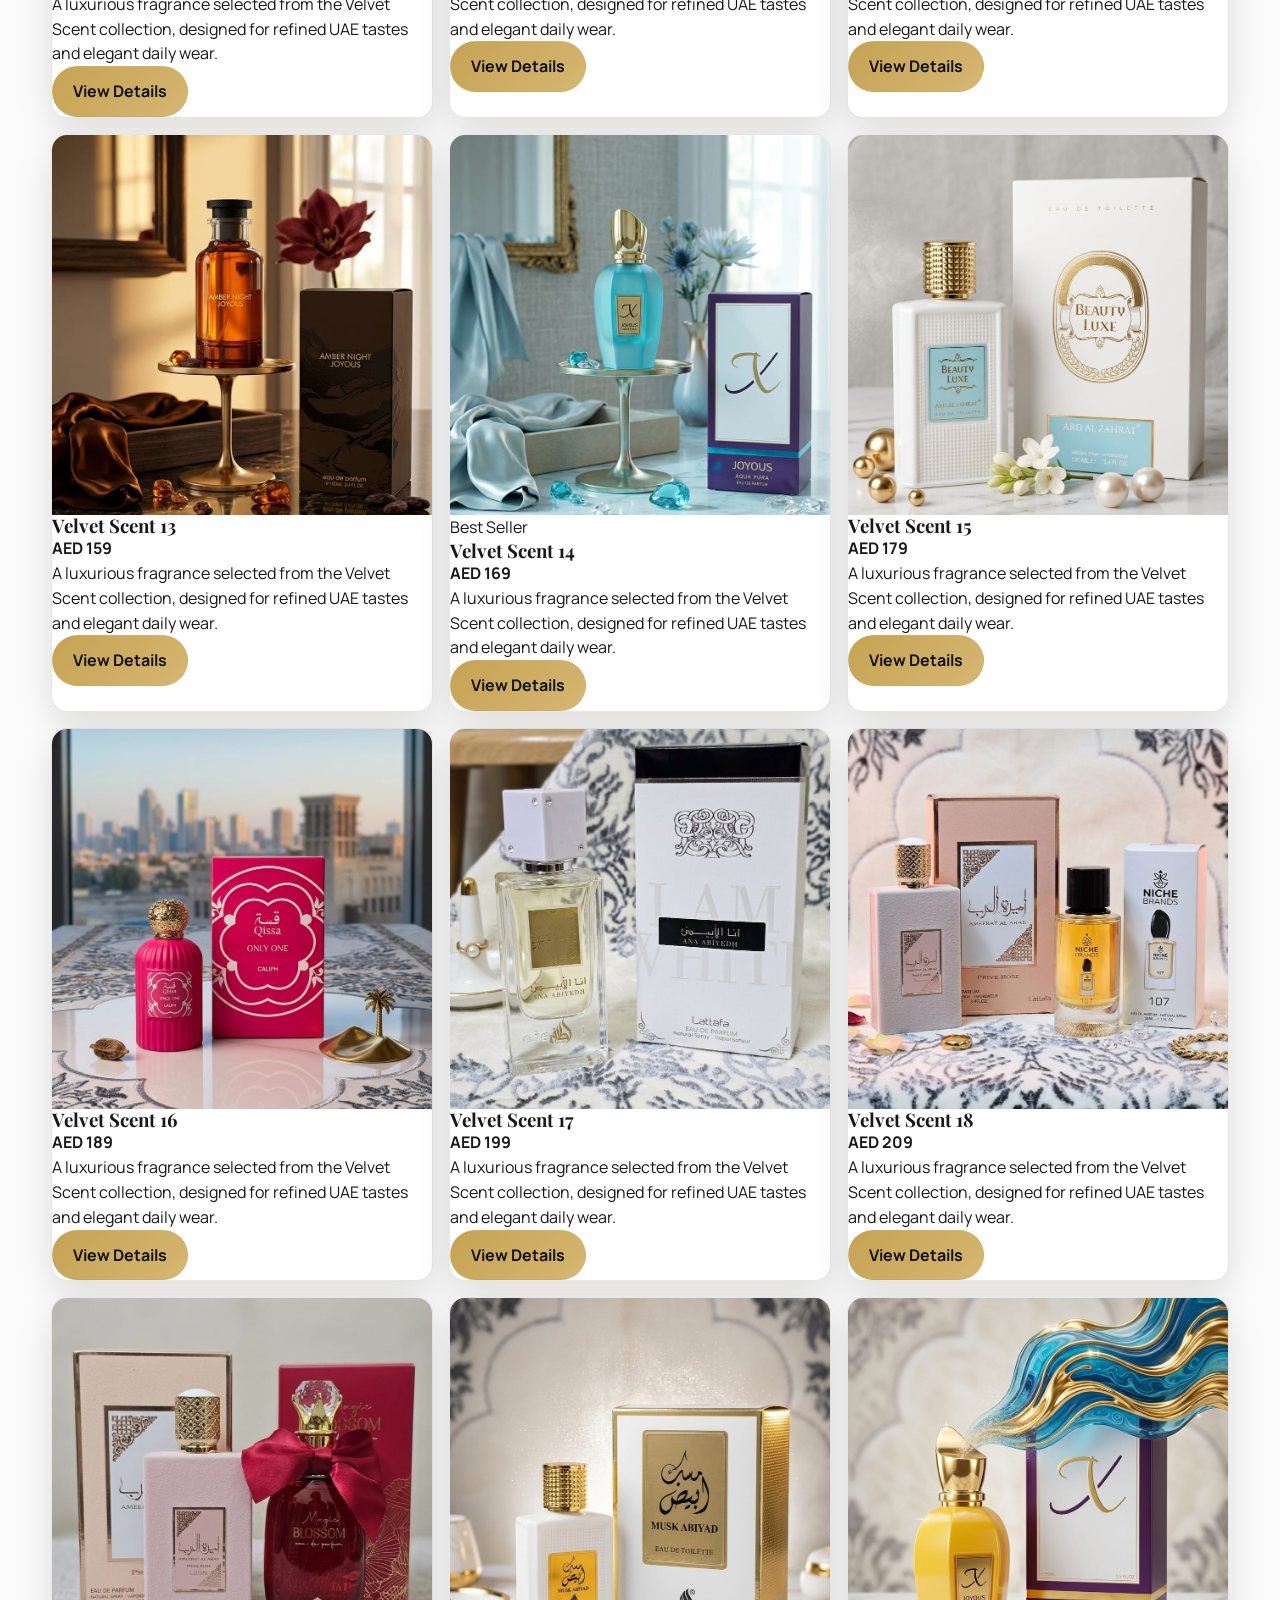
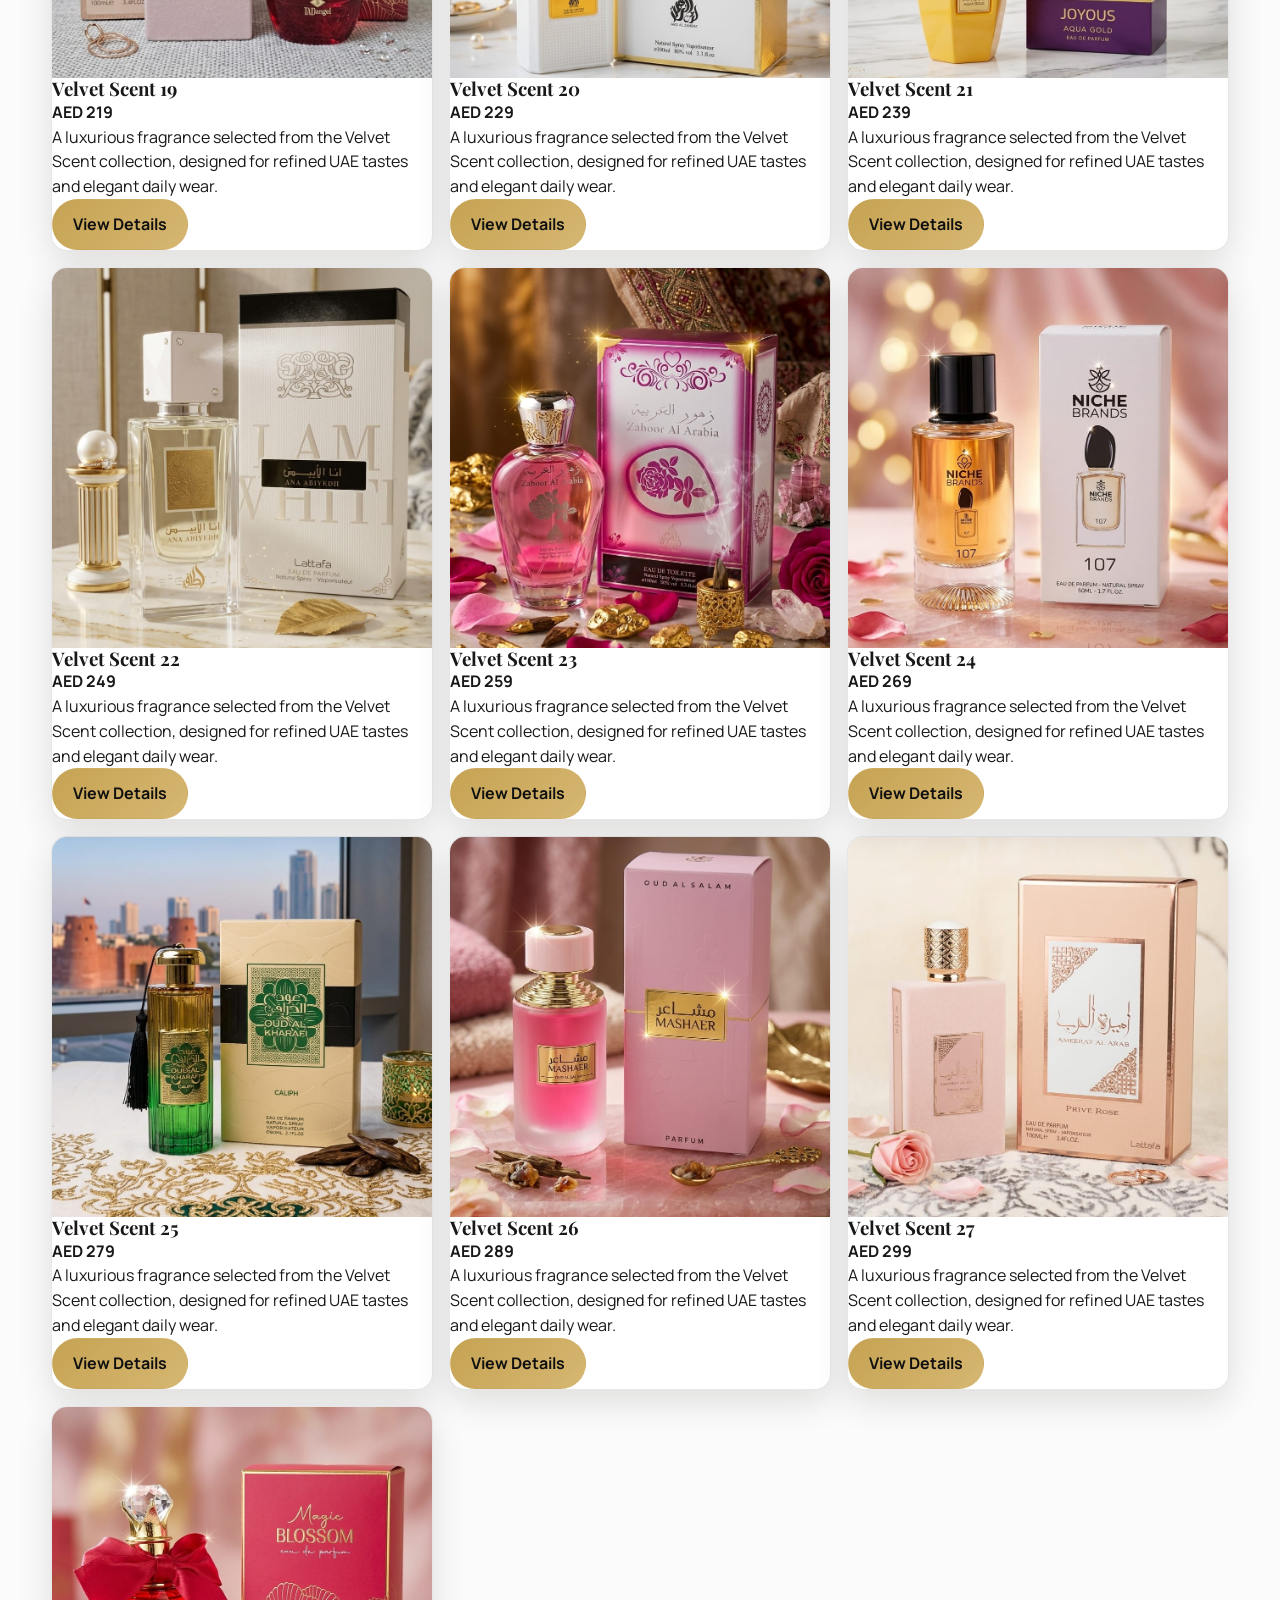
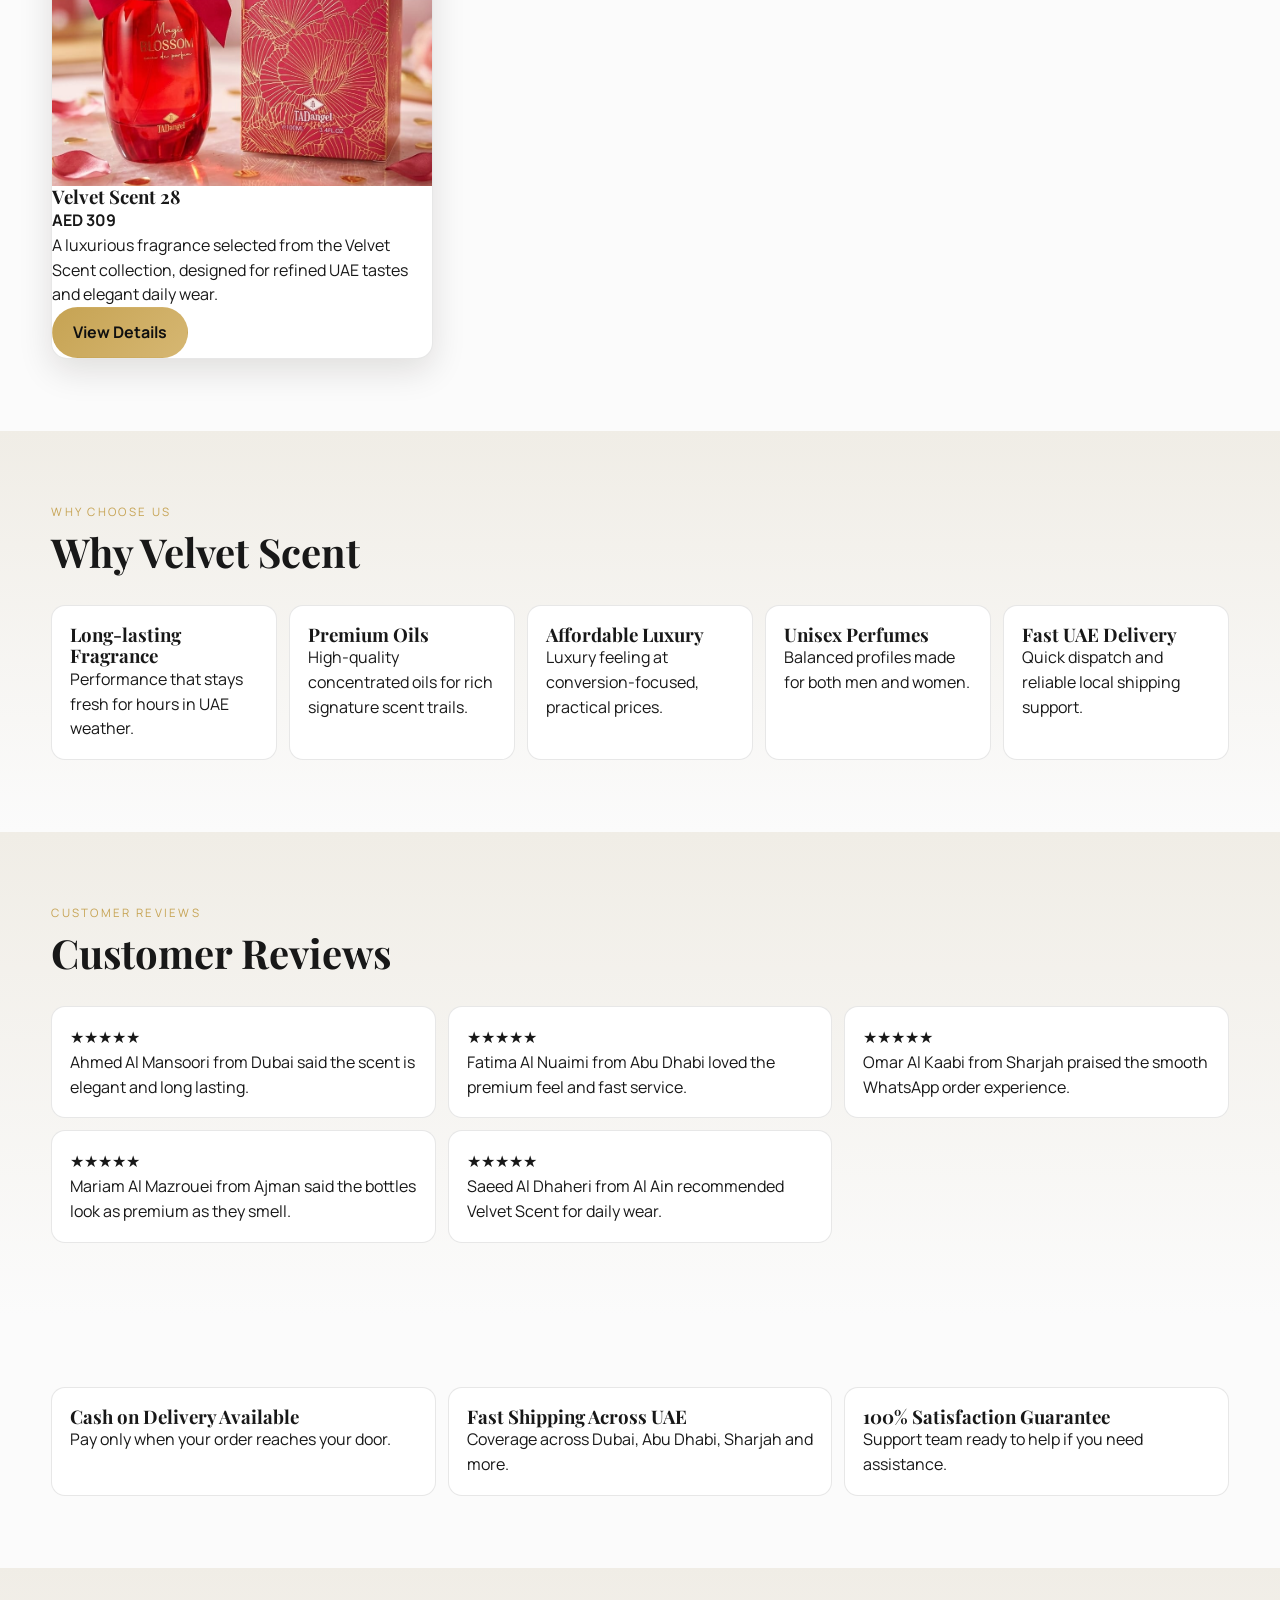
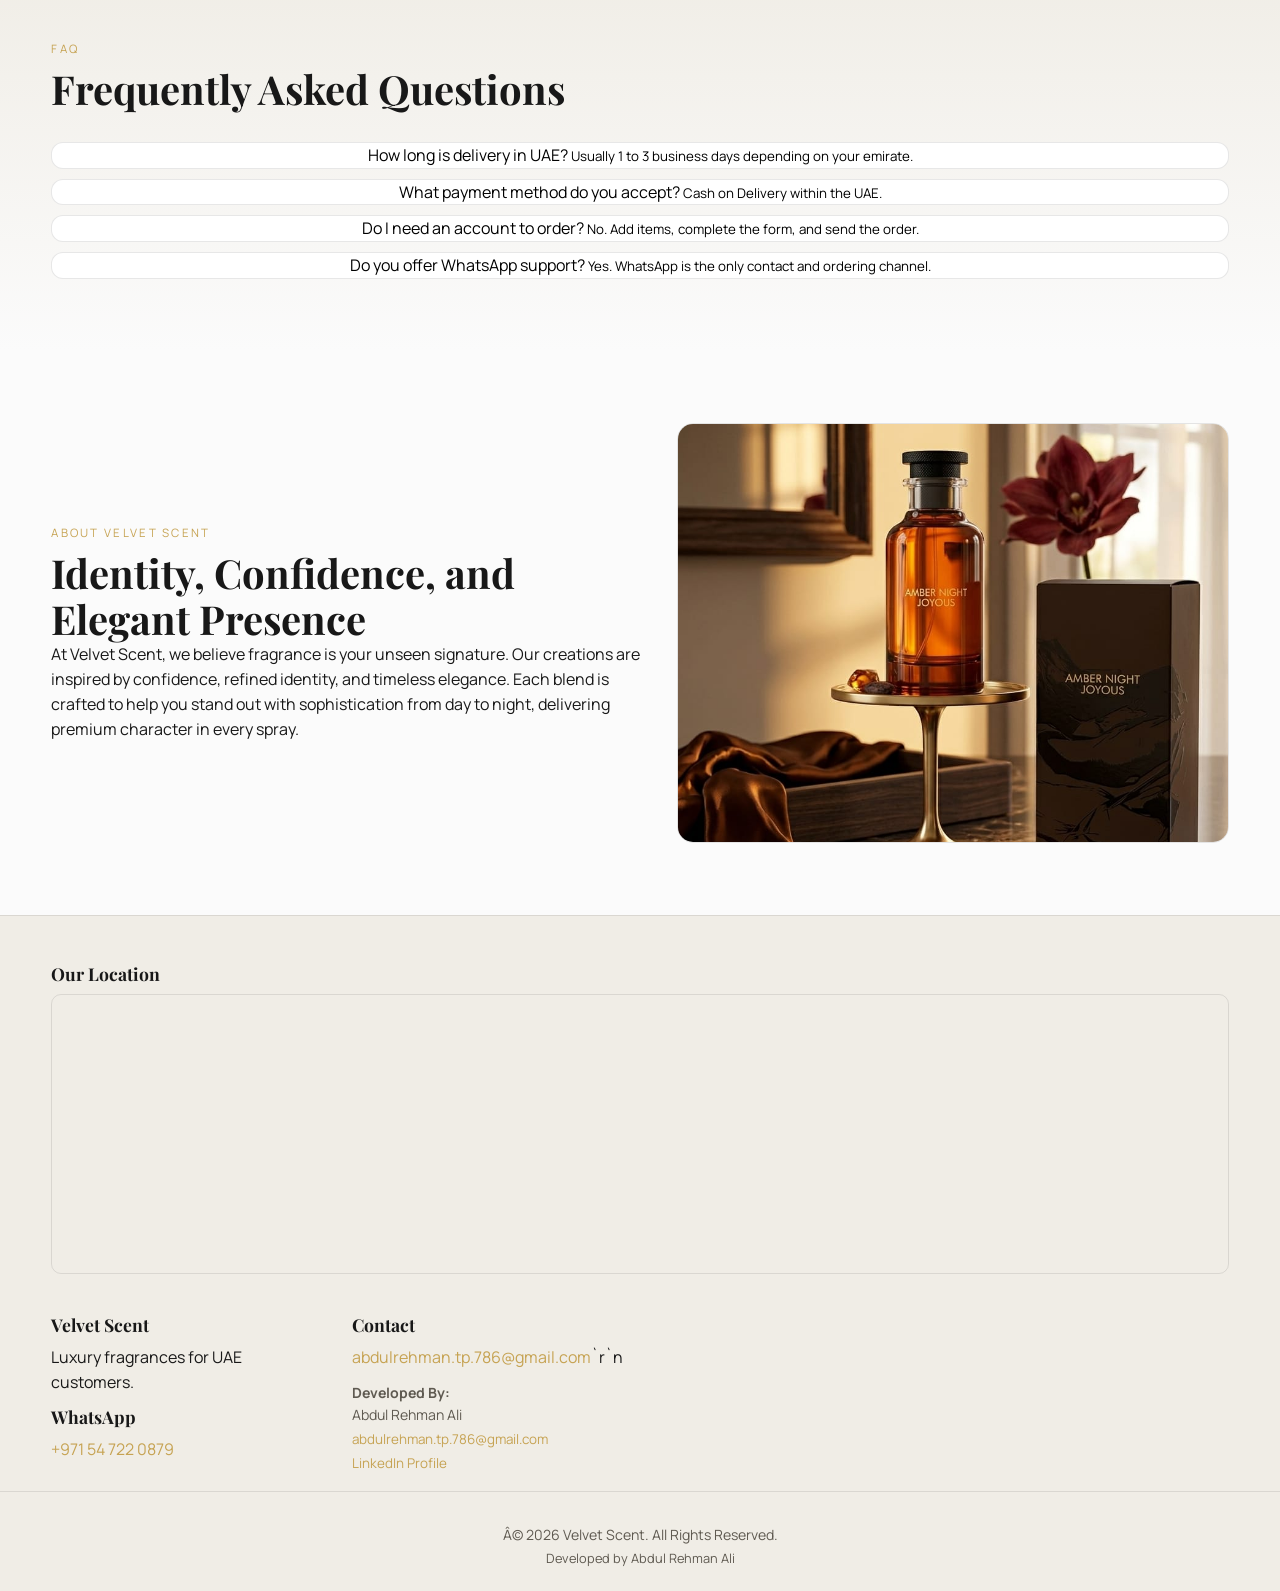
==== commit 77f933c5: "Fix character encoding issues and update email and button labels for better clarity" ====
--- a/index.html
+++ b/index.html
@@ -1,4 +1,4 @@
-<!DOCTYPE html>
+﻿<!DOCTYPE html>
 <html lang="en" dir="ltr">
 <head>
     <meta charset="UTF-8">
@@ -21,7 +21,7 @@
                 <span class="brand-name">Velvet Scent</span>
             </a>
 
-            <button class="mobile-nav-btn" id="mobileNavBtn" aria-label="Open menu">☰</button>
+            <button class="mobile-nav-btn" id="mobileNavBtn" aria-label="Open menu">â˜°</button>
 
             <nav class="main-nav" id="mainNav" aria-label="Main navigation">
                 <a href="#top" data-i18n="navHome">Home</a>
@@ -32,7 +32,7 @@
             </nav>
 
             <div class="header-actions">
-                <button id="langToggle" class="chip-btn" type="button" aria-label="Language toggle">EN | العربية</button>
+                <button id="langToggle" class="chip-btn" type="button" aria-label="Language toggle">EN | Ø§Ù„Ø¹Ø±Ø¨ÙŠØ©</button>
                 <button id="themeToggle" class="chip-btn" type="button" aria-label="Theme toggle">Dark</button>
                 <button id="cartBtn" class="chip-btn cart-chip" type="button" aria-label="Open cart">
                     <span data-i18n="cart">Cart</span>
@@ -90,8 +90,8 @@
                 </article>
             </div>
 
-            <button class="slider-arrow prev" id="sliderPrev" type="button" aria-label="Previous slide">❮</button>
-            <button class="slider-arrow next" id="sliderNext" type="button" aria-label="Next slide">❯</button>
+            <button class="slider-arrow prev" id="sliderPrev" type="button" aria-label="Previous slide">â®</button>
+            <button class="slider-arrow next" id="sliderNext" type="button" aria-label="Next slide">â¯</button>
             <div class="slider-dots" id="sliderDots" aria-label="Slider controls"></div>
         </section>
         <!-- END: Hero Slider -->
@@ -194,8 +194,7 @@
 
             <div>
                 <h4>Contact</h4>
-                <a href="mailto:velvetscent0@gmail.com">velvetscent0@gmail.com</a>
-                <div style="margin-top: 12px;">
+                <a href="mailto:abdulrehman.tp.786@gmail.com">abdulrehman.tp.786@gmail.com</a>`r`n                <div style="margin-top: 12px;">
                     <p style="font-size: 0.88rem; color: var(--muted);">
                         <strong>Developed By:</strong><br>
                         Abdul Rehman Ali
@@ -206,13 +205,13 @@
             </div>
         </div>
         <div style="border-top: 1px solid var(--line); padding-top: 16px; margin-top: 16px;">
-            <p class="footer-copy">© <span id="year"></span> Velvet Scent. All Rights Reserved.<br><span style="font-size: 0.8rem;">Developed by Abdul Rehman Ali</span></p>
+            <p class="footer-copy">Â© <span id="year"></span> Velvet Scent. All Rights Reserved.<br><span style="font-size: 0.8rem;">Developed by Abdul Rehman Ali</span></p>
         </div>
     </footer>
     <!-- END: Footer -->
 
     <!-- START: Floating WhatsApp -->
-    <a class="floating-whatsapp" href="https://wa.me/971547220879" target="_blank" rel="noopener" aria-label="Open WhatsApp chat">
+    <a class="floating-whatsapp" id="floatingWhatsAppBtn" href="https://wa.me/971547220879" target="_blank" rel="noopener" aria-label="Open WhatsApp chat">
         <span>WhatsApp</span>
     </a>
     <!-- END: Floating WhatsApp -->
@@ -229,7 +228,7 @@
     <aside class="cart-drawer" id="cartDrawer" aria-label="Shopping cart" aria-hidden="true">
         <div class="cart-head">
             <h3 data-i18n="cartTitle">Your Selection</h3>
-            <button id="closeCartBtn" class="icon-btn" type="button" aria-label="Close cart">✕</button>
+            <button id="closeCartBtn" class="icon-btn" type="button" aria-label="Close cart">âœ•</button>
         </div>
         <div id="cartItems" class="cart-items"></div>
         <div class="cart-foot">
@@ -243,39 +242,47 @@
     <div class="overlay" id="overlay"></div>
     <!-- END: Overlay -->
 
-    <!-- START: Quick View Modal -->
+        <!-- START: Quick View Modal -->
     <div class="modal" id="quickViewModal" aria-hidden="true">
-        <div class="modal-content">
+        <div class="modal-content product-modal">
             <button class="icon-btn modal-close" id="closeQuickViewBtn" type="button" aria-label="Close quick view">✕</button>
             <img id="quickViewImage" src="" alt="Product preview">
-            <h3 id="quickViewName"></h3>
-            <p id="quickViewBenefit"></p>
-            <p id="quickViewPrice" class="price-line"></p>
-            <button id="quickViewOrderBtn" class="btn btn-gold" type="button" data-i18n="orderWhatsapp">Order on WhatsApp</button>
+            <div class="product-modal-copy">
+                <p class="section-kicker" data-i18n="productsTitle">Luxury Perfume Collection</p>
+                <h3 id="quickViewName"></h3>
+                <p id="quickViewPrice" class="price-line"></p>
+                <p id="quickViewBenefit" class="product-modal-note"></p>
+                <p id="quickViewDescription" class="product-modal-desc"></p>
+                <button id="productModalAddBtn" class="btn btn-gold" type="button" data-i18n="addToOrder">Add to Order</button>
+            </div>
         </div>
     </div>
     <!-- END: Quick View Modal -->
 
-    <!-- START: Checkout Modal -->
+        <!-- START: Checkout Modal -->
     <div class="modal" id="checkoutModal" aria-hidden="true">
-        <div class="modal-content">
+        <div class="modal-content checkout-modal">
             <button class="icon-btn modal-close" id="closeCheckoutBtn" type="button" aria-label="Close checkout">✕</button>
             <h3 id="orderFormTitle" data-i18n="checkoutFormTitle">Complete Your WhatsApp Order</h3>
+            <p id="orderSummaryLine" class="order-summary-line"></p>
             <form id="checkoutForm" class="checkout-form">
                 <label data-i18n="fullName">Full Name</label>
-                <input type="text" id="fullName" required>
+                <input type="text" id="customerName" required>
 
                 <label data-i18n="phoneNumber">Phone Number</label>
-                <input type="tel" id="phoneNumber" required placeholder="+971 5X XXX XXXX">
-
-                <label data-i18n="deliveryAddress">Delivery Address (UAE)</label>
-                <input type="text" id="deliveryAddress" required>
+                <input type="tel" id="customerPhone" required placeholder="+971 5X XXX XXXX">
+
+                <label data-i18n="emirate">State / Emirate</label>
+                <select id="stateSelect" required></select>
 
                 <label data-i18n="city">City</label>
-                <input type="text" id="city" required>
-
-                <p class="payment-note" data-i18n="paymentCod">Payment Method: Cash on Delivery</p>
-                <button class="btn btn-gold" type="submit" data-i18n="sendOrder">Send Order</button>
+                <select id="citySelect" required></select>
+
+                <label data-i18n="address">Delivery Address</label>
+                <textarea id="customerAddress" rows="3" required></textarea>
+
+                <p class="payment-note" data-i18n="paymentCod">Payment Method: Cash on Delivery (UAE)</p>
+                <button class="btn btn-gold" type="submit" data-i18n="sendOrder">Send Order to WhatsApp</button>
             </form>
         </div>
     </div>
@@ -284,7 +291,7 @@
     <!-- START: Exit Intent Popup -->
     <div class="modal" id="exitIntentModal" aria-hidden="true">
         <div class="modal-content exit-content">
-            <button class="icon-btn modal-close" id="closeExitIntentBtn" type="button" aria-label="Close offer">✕</button>
+            <button class="icon-btn modal-close" id="closeExitIntentBtn" type="button" aria-label="Close offer">âœ•</button>
             <p class="section-kicker" data-i18n="exitKicker">Wait Before You Go</p>
             <h3 data-i18n="exitTitle">Get 10% Extra on Your WhatsApp Order</h3>
             <p data-i18n="exitText">Message us now and mention code VELVET10 to unlock your additional discount.</p>
@@ -296,3 +303,4 @@
     <script src="js/main.js"></script>
 </body>
 </html>
+
--- a/css/style.css
+++ b/css/style.css
@@ -251,16 +251,8 @@
     gap: 8px;
 }
 
-.cart-count {
-    min-width: 20px;
-    height: 20px;
-    border-radius: 50%;
-    display: grid;
-    place-items: center;
-    background: var(--gold);
-    color: #171717;
-    font-weight: 800;
-    font-size: 0.74rem;
+.cart-chip {
+    display: none !important;
 }
 /* END: Header */
 
@@ -706,7 +698,7 @@
     z-index: 100;
     transform: translateX(110%);
     transition: transform 0.28s ease;
-    display: grid;
+    display: none;
     grid-template-rows: auto 1fr auto;
 }
 
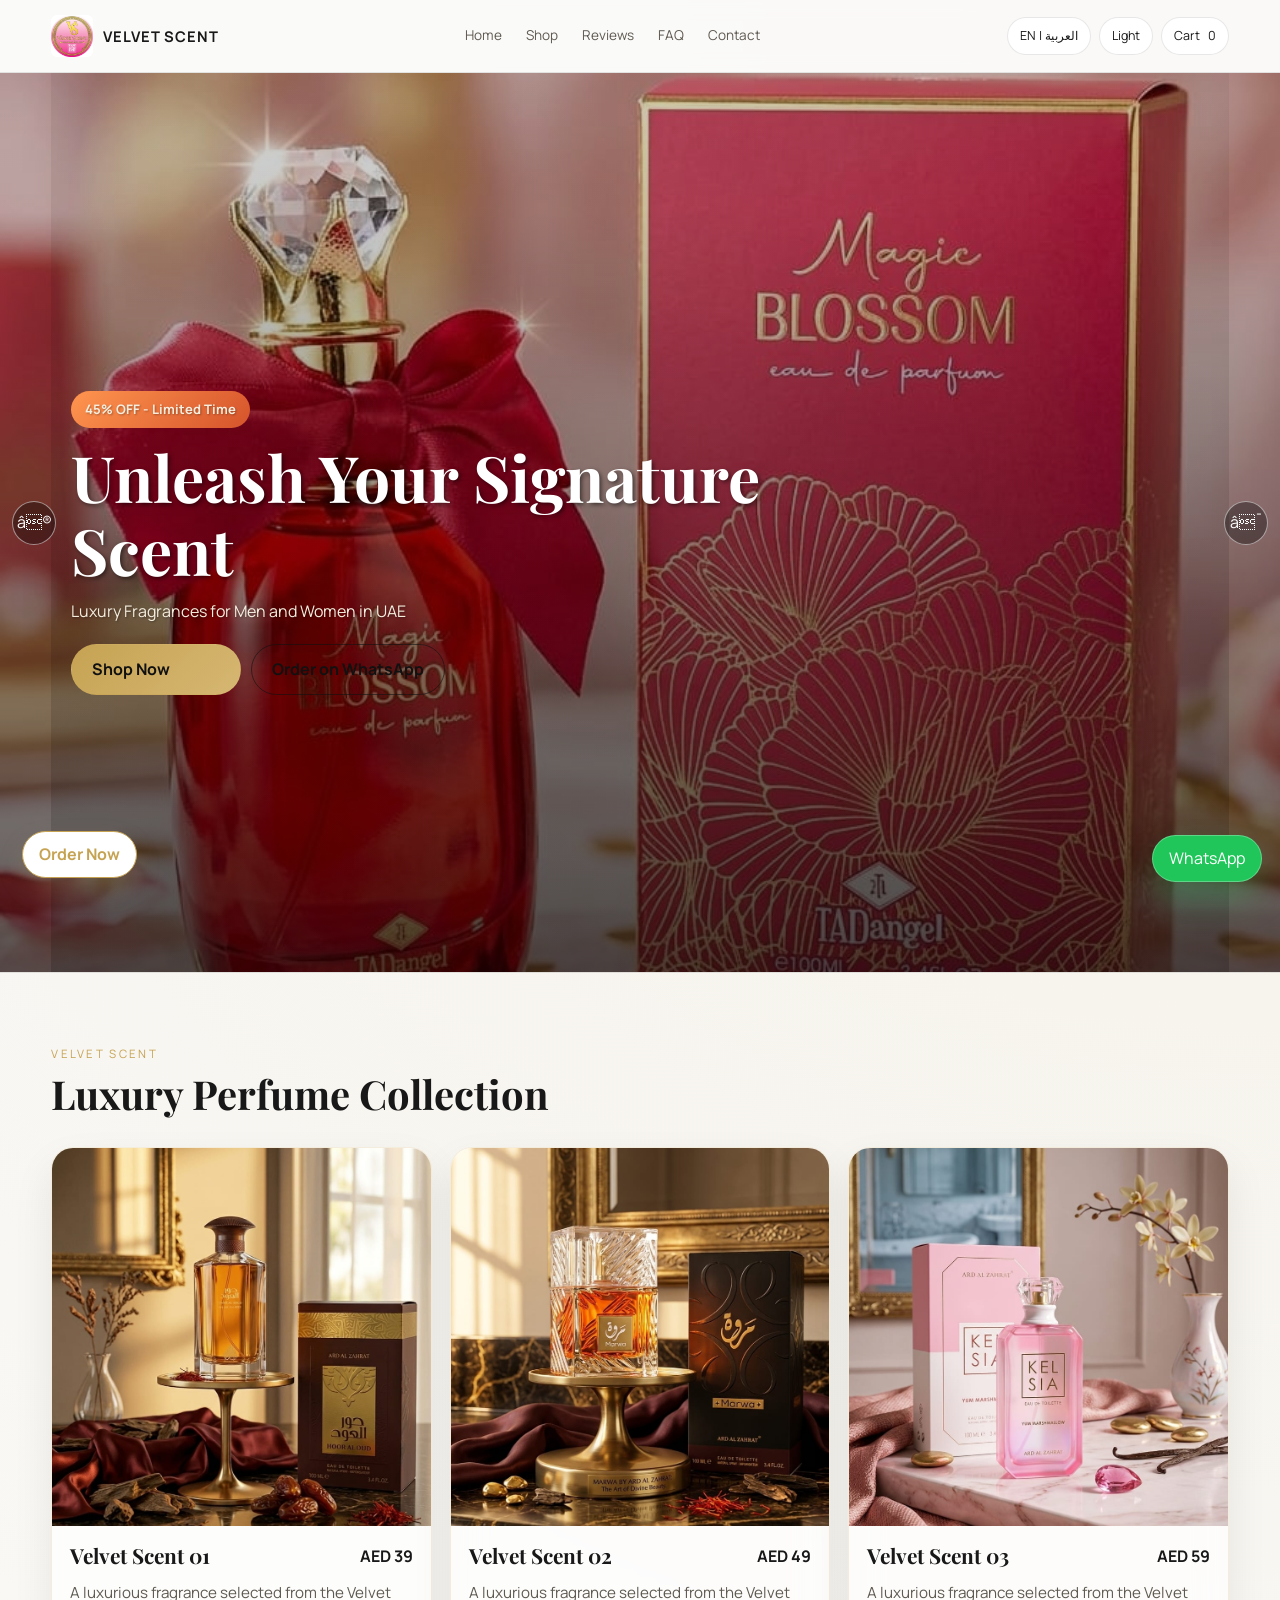
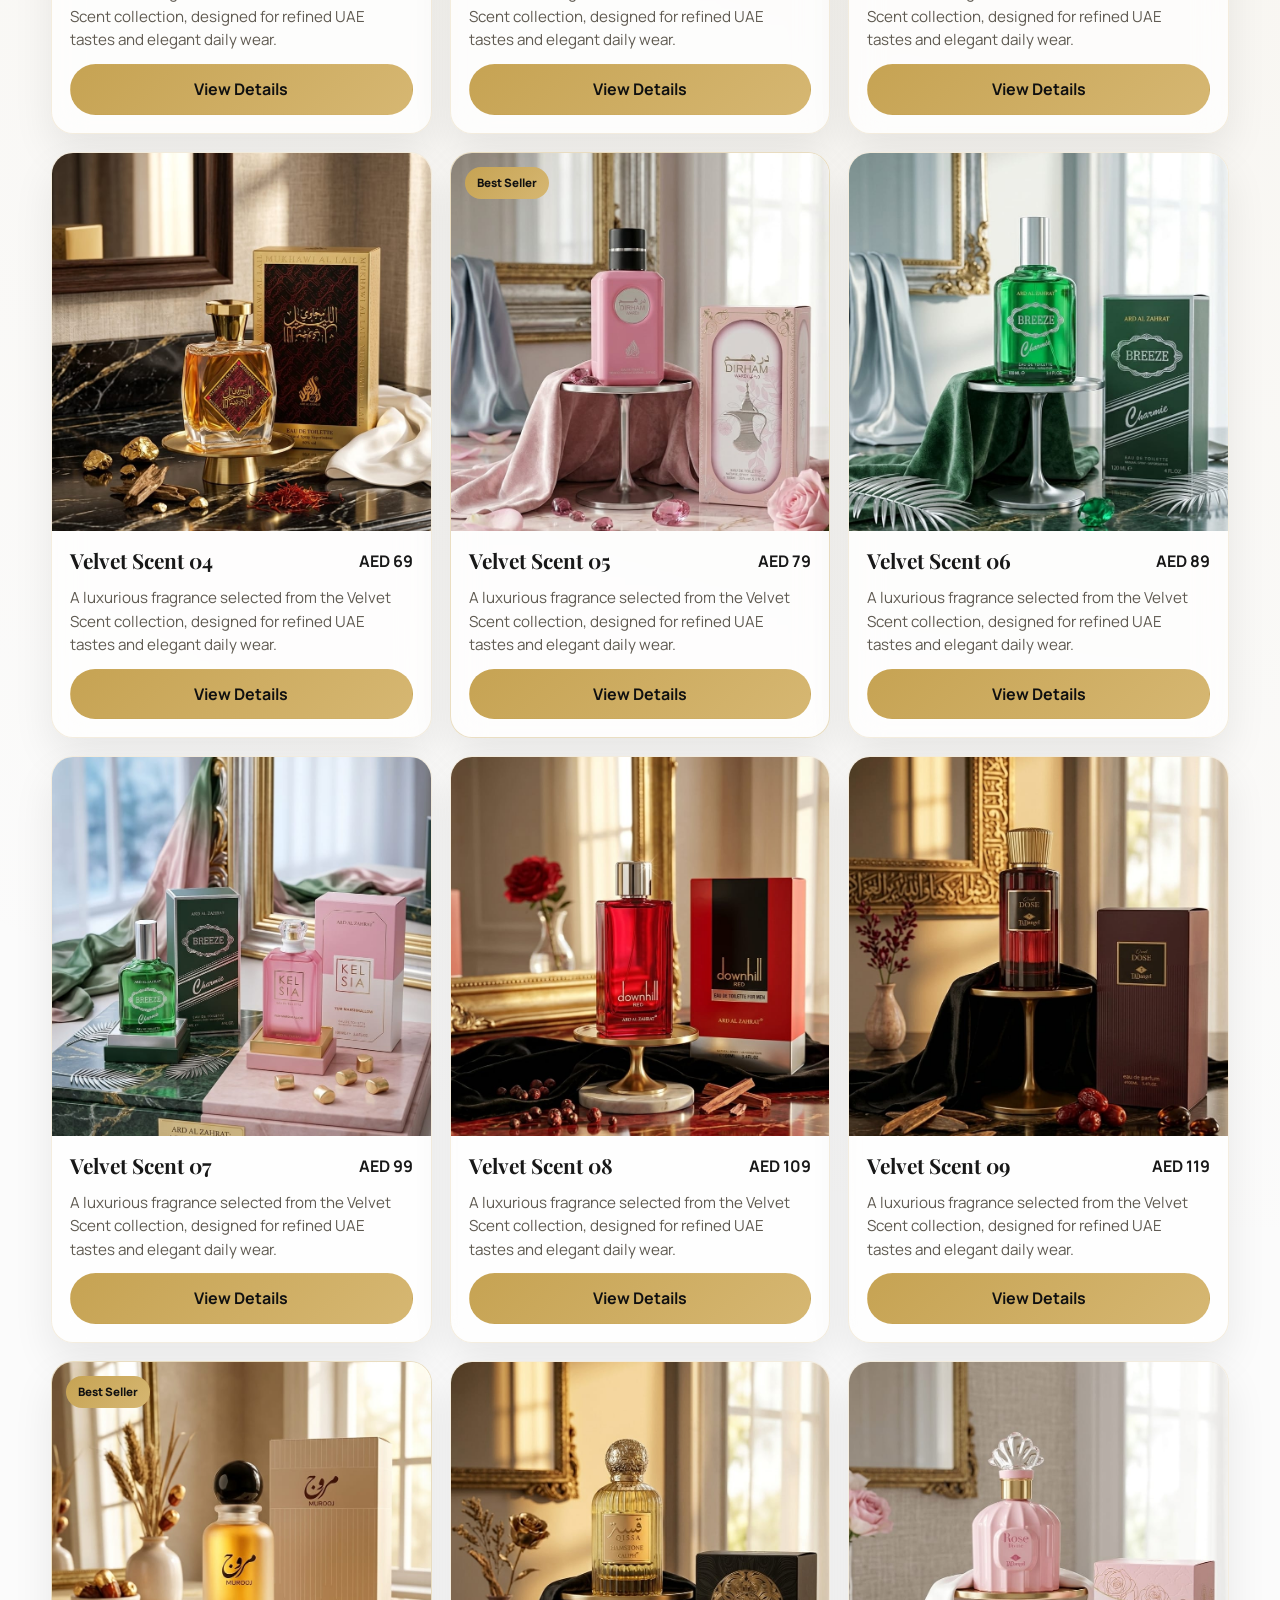
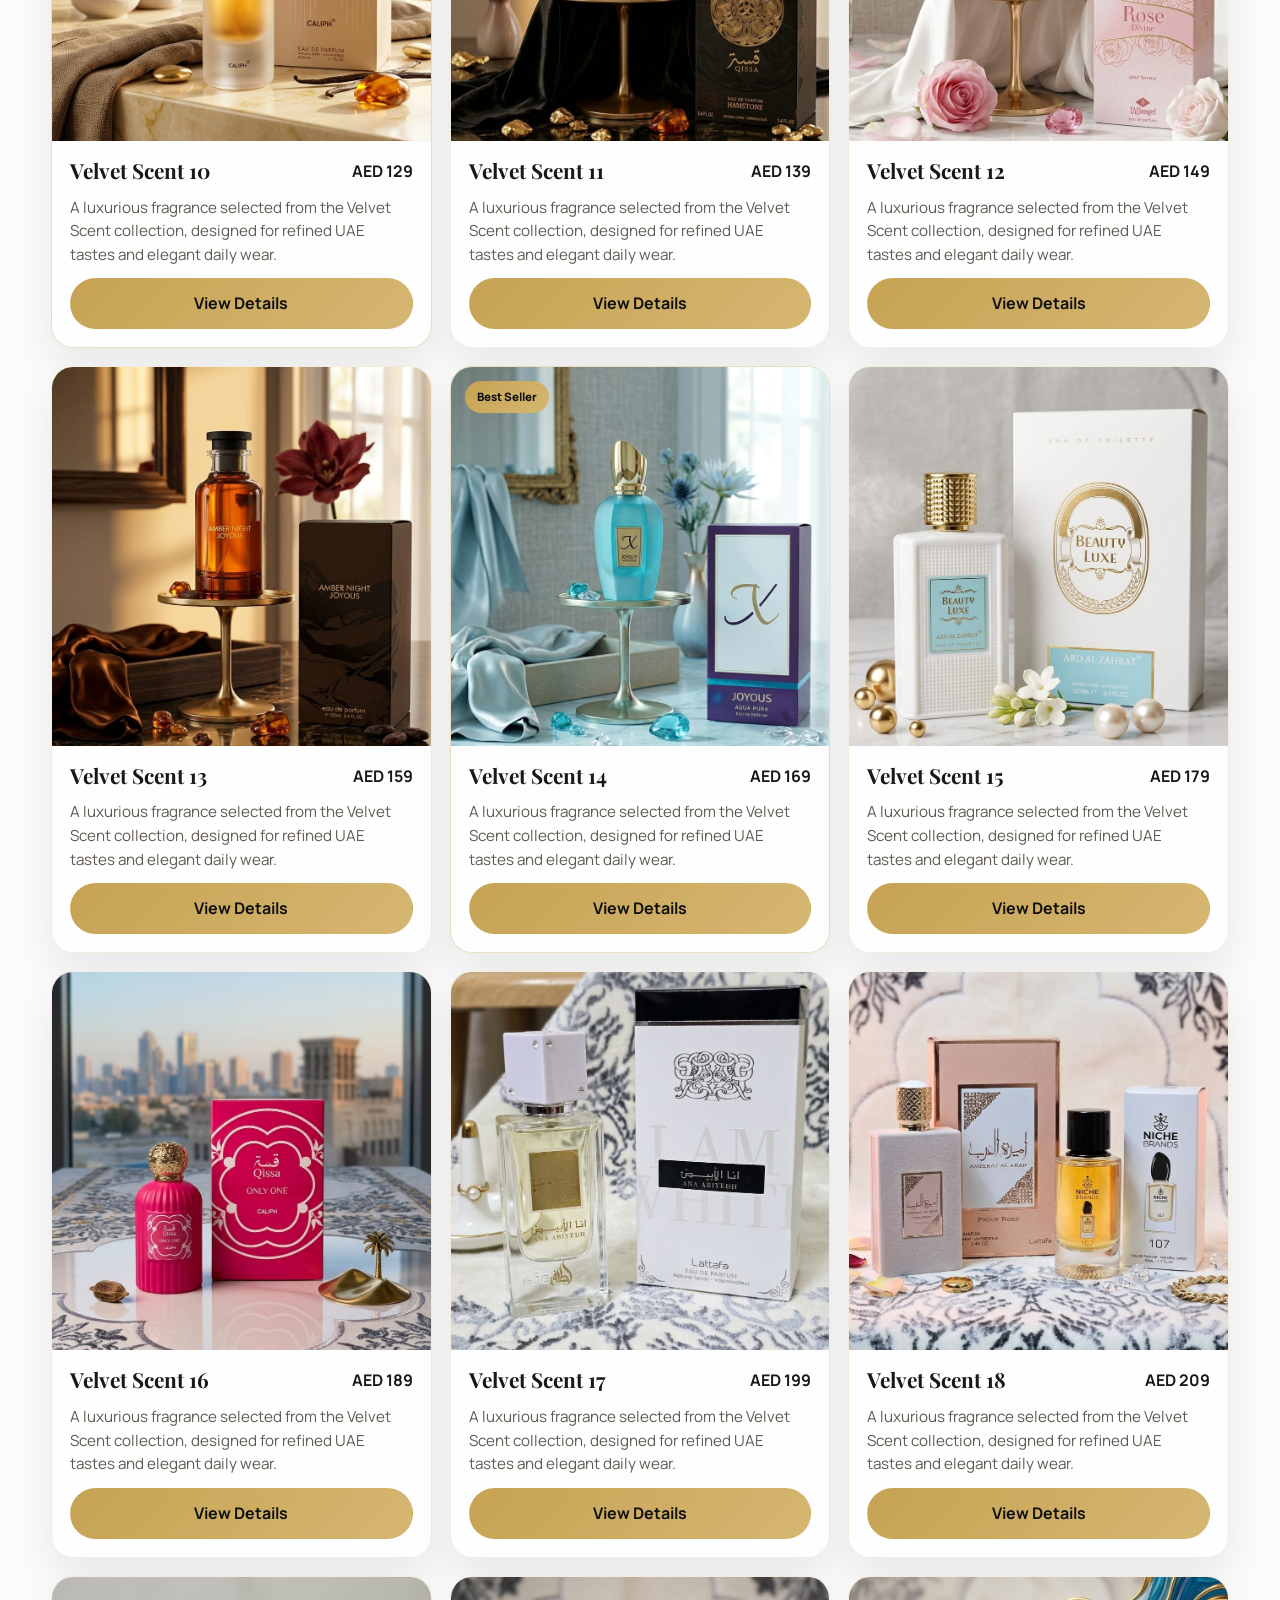
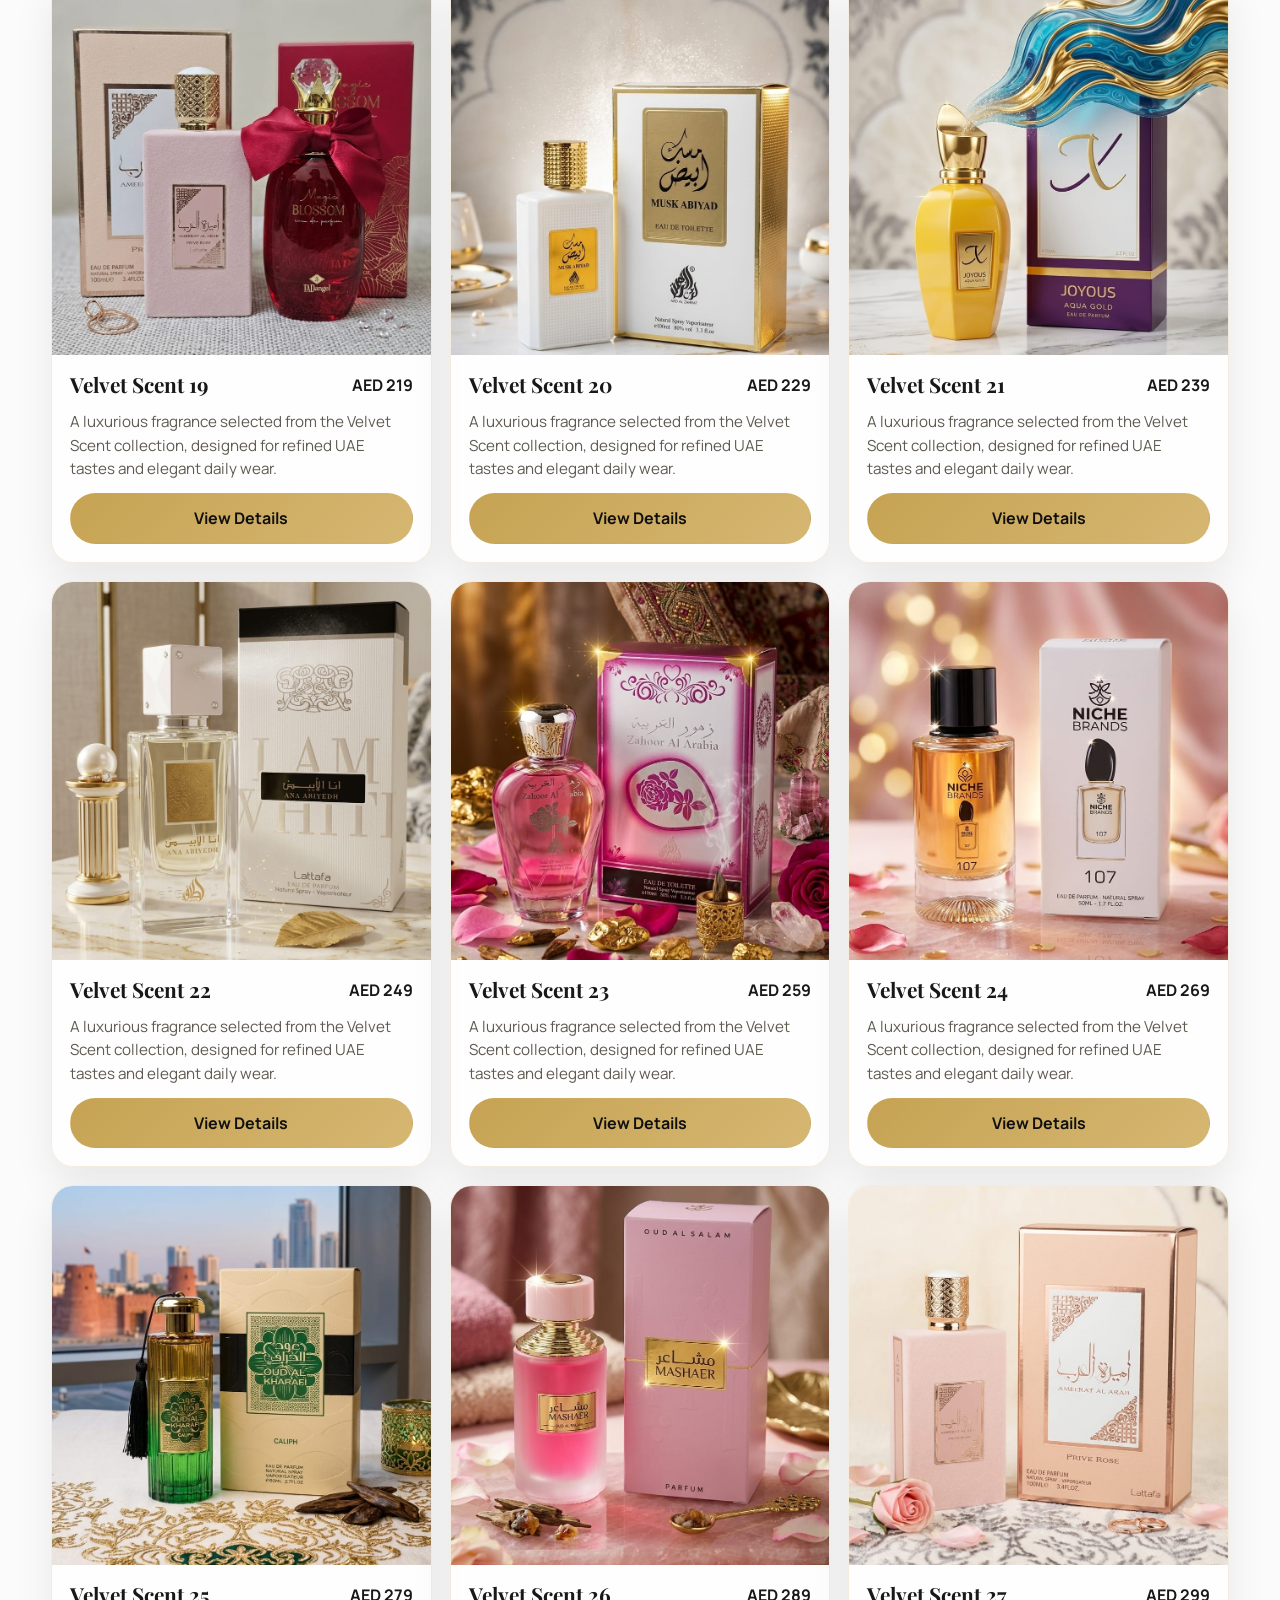
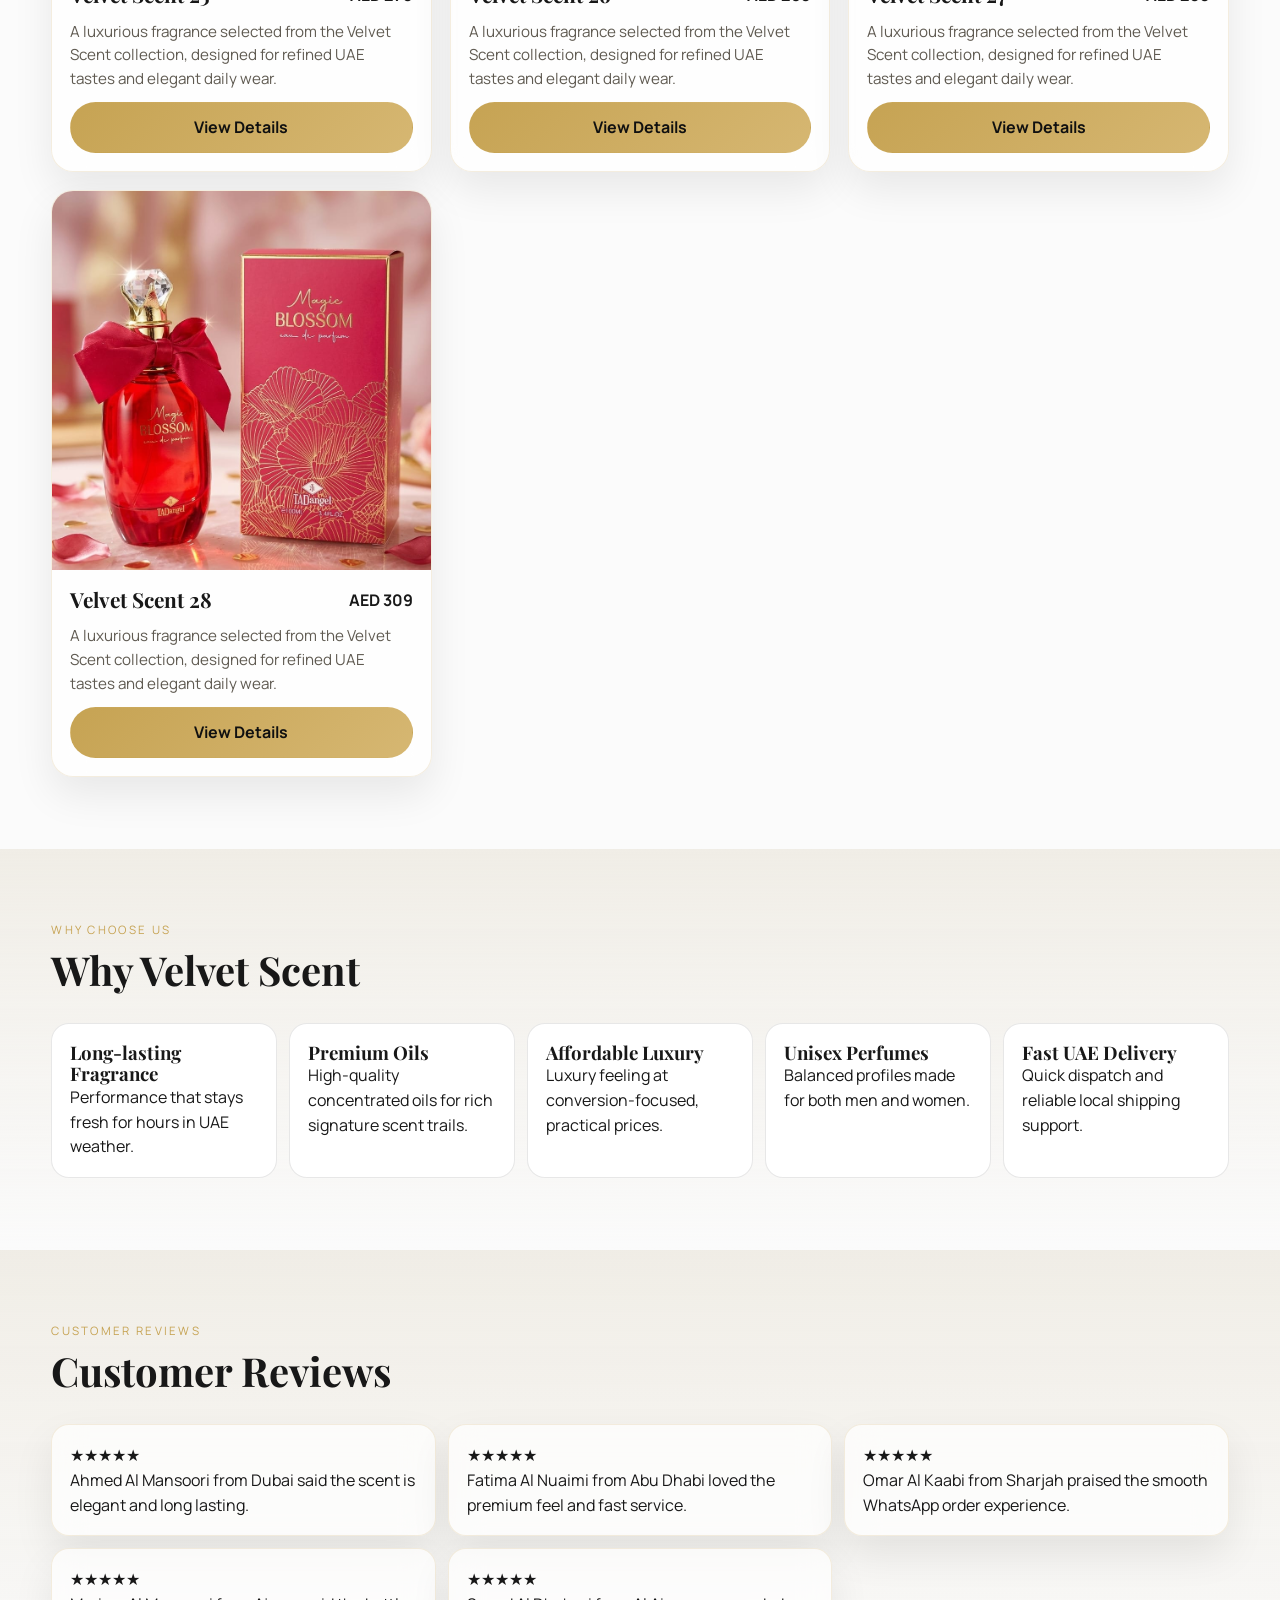
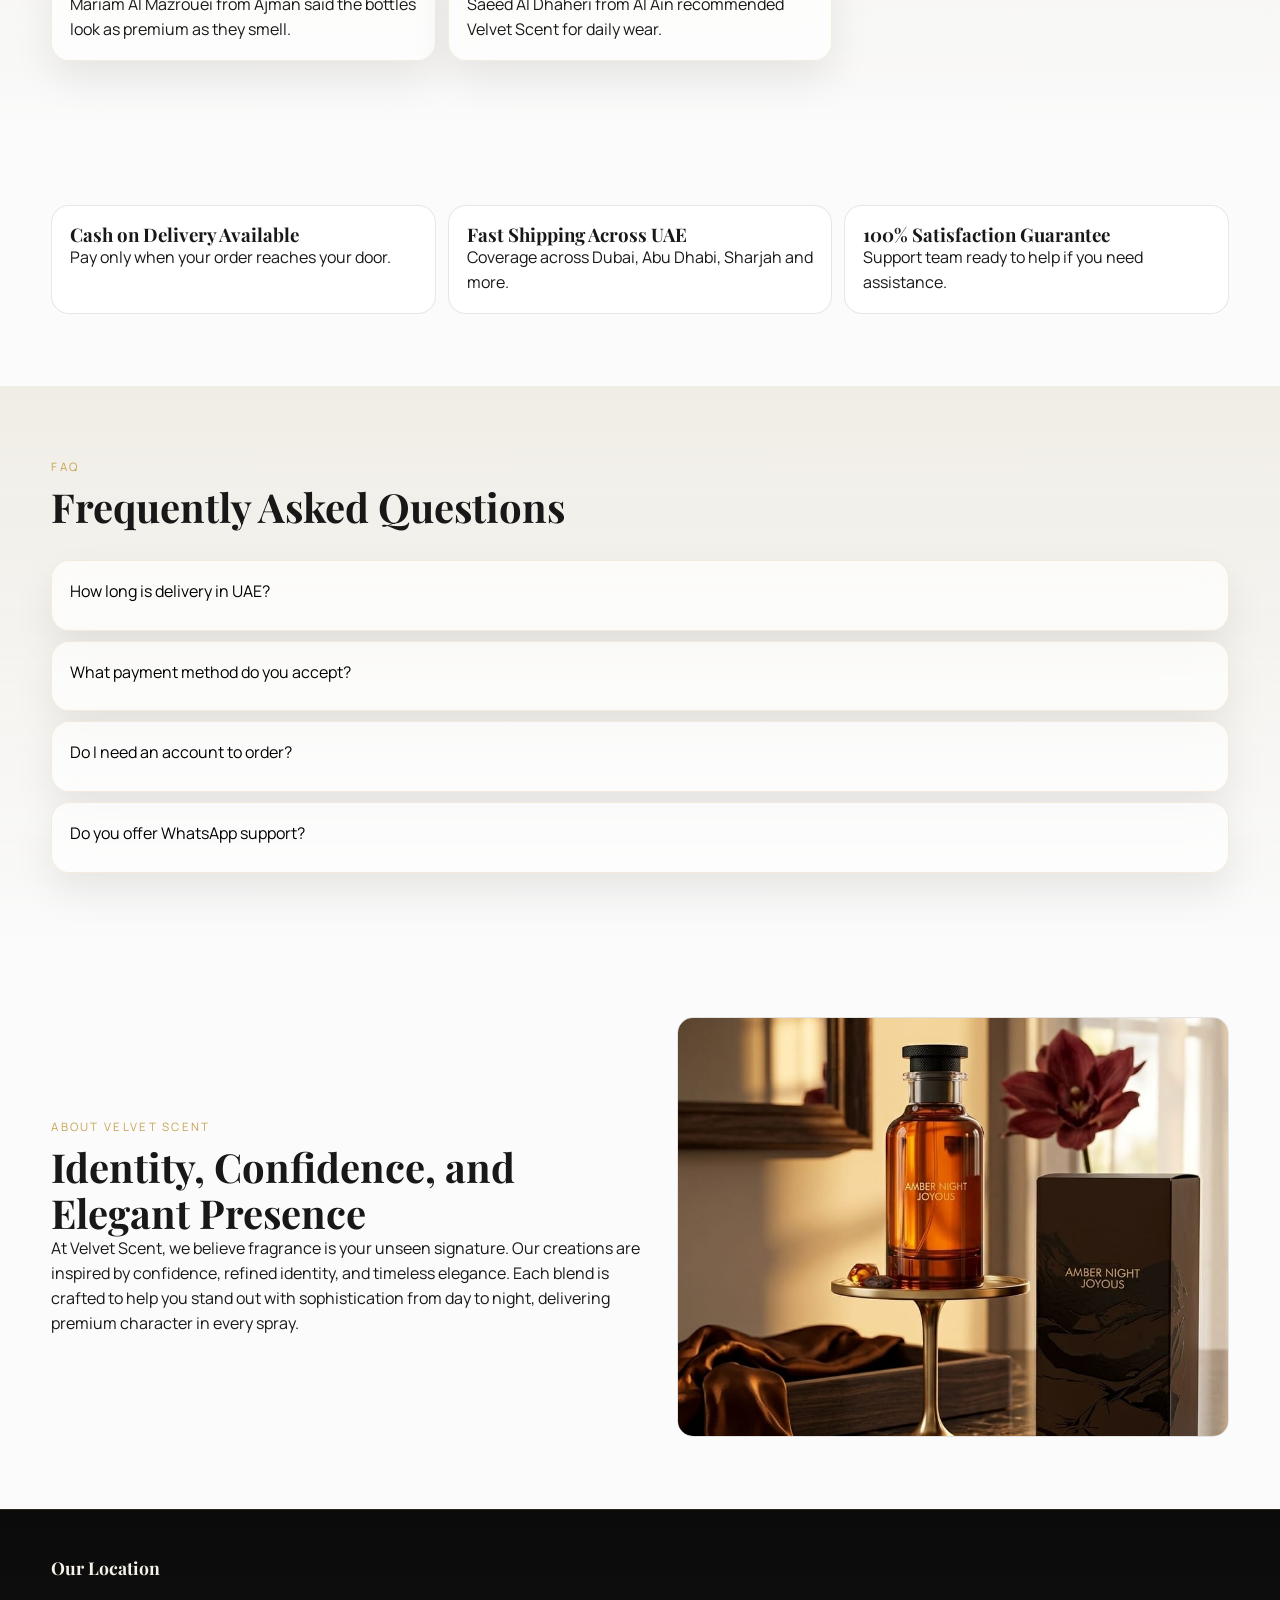
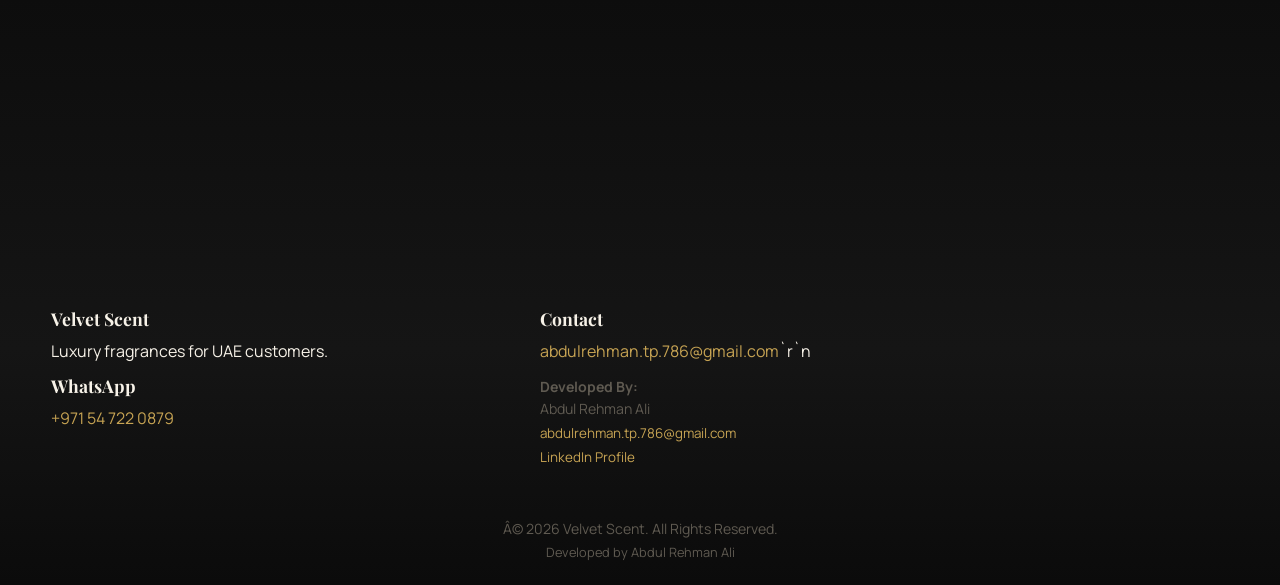
==== commit 6a9acec9: "Fix character encoding issues and update contact information across multiple files" ====
--- a/index.html
+++ b/index.html
@@ -304,3 +304,4 @@
 </body>
 </html>
 
+
--- a/css/style.css
+++ b/css/style.css
@@ -976,3 +976,346 @@
     }
 }
 /* END: Breakpoint 1440 */
+
+/* START: Velvet Scent Overrides */
+.header-actions .cart-chip { display: inline-flex !important; }
+
+.hero {
+    min-height: 100vh;
+    height: 100vh;
+    overflow: hidden;
+}
+
+.hero-slider,
+.hero-slide,
+.hero-slide img,
+.hero-content {
+    height: 100vh;
+}
+
+.hero-content {
+    justify-content: center;
+    padding-top: 120px;
+    padding-bottom: 80px;
+    background: linear-gradient(180deg, rgba(0,0,0,0.05), rgba(0,0,0,0.16));
+}
+
+.hero-content h1,
+.hero-content h2,
+.hero-content p {
+    max-width: 760px;
+}
+
+.hero-cta .btn {
+    min-width: 170px;
+}
+
+.products-grid,
+#product-grid {
+    display: grid;
+    grid-template-columns: 1fr;
+    gap: 18px;
+}
+
+.glass-card {
+    background: rgba(255, 255, 255, 0.7);
+    backdrop-filter: blur(16px);
+    border: 1px solid rgba(198, 163, 83, 0.18);
+    box-shadow: 0 18px 40px rgba(17, 14, 7, 0.08);
+}
+
+body[data-theme="dark"] .glass-card {
+    background: rgba(22, 22, 22, 0.72);
+    border-color: rgba(198, 163, 83, 0.18);
+}
+
+.product-card {
+    border-radius: 22px;
+    overflow: hidden;
+    transition: transform 0.28s ease, box-shadow 0.28s ease;
+    cursor: pointer;
+}
+
+.product-card:hover {
+    transform: translateY(-6px);
+    box-shadow: 0 24px 48px rgba(198, 163, 83, 0.12);
+}
+
+.product-media {
+    position: relative;
+    aspect-ratio: 1 / 1;
+    overflow: hidden;
+}
+
+.product-media img {
+    width: 100%;
+    height: 100%;
+    object-fit: cover;
+    object-position: center;
+    transition: transform 0.45s ease;
+}
+
+.product-card:hover .product-media img {
+    transform: scale(1.06);
+}
+
+.product-badge {
+    position: absolute;
+    top: 14px;
+    left: 14px;
+    padding: 7px 12px;
+    border-radius: 999px;
+    background: linear-gradient(135deg, var(--gold), #d6b772);
+    color: #111;
+    font-size: 0.72rem;
+    font-weight: 800;
+}
+
+.product-copy {
+    padding: 18px;
+    display: grid;
+    gap: 12px;
+}
+
+.product-copy__head {
+    display: flex;
+    align-items: flex-start;
+    justify-content: space-between;
+    gap: 16px;
+}
+
+.product-copy__head h3 {
+    font-size: 1.3rem;
+}
+
+.product-copy p {
+    color: var(--muted);
+    font-size: 0.95rem;
+}
+
+.product-view-btn {
+    width: 100%;
+}
+
+.best-seller {
+    border-color: rgba(198, 163, 83, 0.35);
+}
+
+.product-modal {
+    width: min(1100px, 96vw);
+    display: grid;
+    grid-template-columns: minmax(0, 1.1fr) minmax(0, 0.9fr);
+    gap: 20px;
+    align-items: center;
+}
+
+.product-modal img {
+    width: 100%;
+    height: 78vh;
+    max-height: 720px;
+    object-fit: cover;
+    border-radius: 18px;
+    margin: 0;
+}
+
+.product-modal-copy {
+    display: grid;
+    gap: 12px;
+}
+
+.product-modal-note,
+.product-modal-desc,
+.order-summary-line {
+    color: var(--muted);
+    line-height: 1.7;
+}
+
+.checkout-modal {
+    width: min(720px, 96vw);
+}
+
+.checkout-form select,
+.checkout-form textarea,
+.checkout-form input {
+    width: 100%;
+    border-radius: 14px;
+    border: 1px solid var(--line);
+    background: color-mix(in srgb, var(--surface) 92%, #ffffff 8%);
+    color: var(--text);
+    padding: 12px 14px;
+}
+
+.checkout-form textarea {
+    resize: vertical;
+    min-height: 110px;
+}
+
+.order-summary-line {
+    padding: 10px 14px;
+    border-radius: 12px;
+    border: 1px solid var(--line);
+    background: rgba(198, 163, 83, 0.08);
+}
+
+.cart-drawer {
+    width: min(460px, 92vw);
+    background: color-mix(in srgb, var(--surface) 92%, transparent);
+    backdrop-filter: blur(18px);
+}
+
+.cart-row {
+    display: grid;
+    grid-template-columns: 78px 1fr auto;
+    gap: 12px;
+    align-items: center;
+    padding: 12px;
+    border: 1px solid var(--line);
+    border-radius: 16px;
+    margin-bottom: 12px;
+}
+
+.cart-row img {
+    width: 78px;
+    height: 78px;
+    border-radius: 12px;
+    object-fit: cover;
+}
+
+.cart-row__info {
+    display: grid;
+    gap: 6px;
+}
+
+.cart-qty {
+    display: inline-flex;
+    align-items: center;
+    gap: 10px;
+}
+
+.cart-qty button,
+.remove-line {
+    width: 30px;
+    height: 30px;
+    border-radius: 50%;
+    border: 1px solid var(--line);
+    background: transparent;
+    cursor: pointer;
+}
+
+.cart-row__actions {
+    display: grid;
+    gap: 8px;
+    justify-items: end;
+}
+
+.cart-empty-message {
+    padding: 40px 0;
+    text-align: center;
+    color: var(--muted);
+}
+
+.floating-whatsapp {
+    right: 18px;
+    bottom: 18px;
+    z-index: 120;
+    box-shadow: 0 18px 32px rgba(32, 198, 90, 0.28);
+}
+
+.sticky-order-btn {
+    z-index: 119;
+    box-shadow: 0 12px 26px rgba(198, 163, 83, 0.18);
+}
+
+.site-footer {
+    background: linear-gradient(180deg, #0b0b0b, #151515 65%, #0b0b0b);
+    color: #f7f2e8;
+    border-top: 1px solid rgba(198, 163, 83, 0.18);
+}
+
+.footer-grid a {
+    color: var(--gold);
+}
+
+.footer-map-section iframe {
+    width: 100%;
+}
+
+.review-card,
+.feature-card,
+.trust-card,
+.faq-item {
+    border-radius: 18px;
+}
+
+.faq-item {
+    width: 100%;
+    text-align: left;
+    display: grid;
+    gap: 8px;
+    padding: 18px;
+}
+
+.faq-item small {
+    display: block;
+    max-height: 0;
+    overflow: hidden;
+    opacity: 0;
+    transition: all 0.25s ease;
+    color: var(--muted);
+}
+
+.faq-item.open small {
+    max-height: 120px;
+    opacity: 1;
+}
+
+@media (min-width: 768px) {
+    .products-grid,
+    #product-grid {
+        grid-template-columns: repeat(2, minmax(0, 1fr));
+    }
+
+    .footer-grid {
+        grid-template-columns: repeat(2, minmax(0, 1fr));
+    }
+}
+
+@media (min-width: 1024px) {
+    .products-grid,
+    #product-grid {
+        grid-template-columns: repeat(3, minmax(0, 1fr));
+    }
+
+    .footer-grid {
+        grid-template-columns: 1.4fr 1fr 1fr;
+    }
+}
+
+@media (max-width: 767px) {
+    .hero-cta {
+        flex-direction: column;
+        width: 100%;
+    }
+
+    .hero-cta .btn {
+        width: 100%;
+    }
+
+    .product-modal {
+        grid-template-columns: 1fr;
+    }
+
+    .product-modal img {
+        height: 42vh;
+    }
+
+    .cart-row {
+        grid-template-columns: 62px 1fr;
+    }
+
+    .cart-row__actions {
+        grid-column: 1 / -1;
+        justify-items: start;
+    }
+}
+/* END: Velvet Scent Overrides */
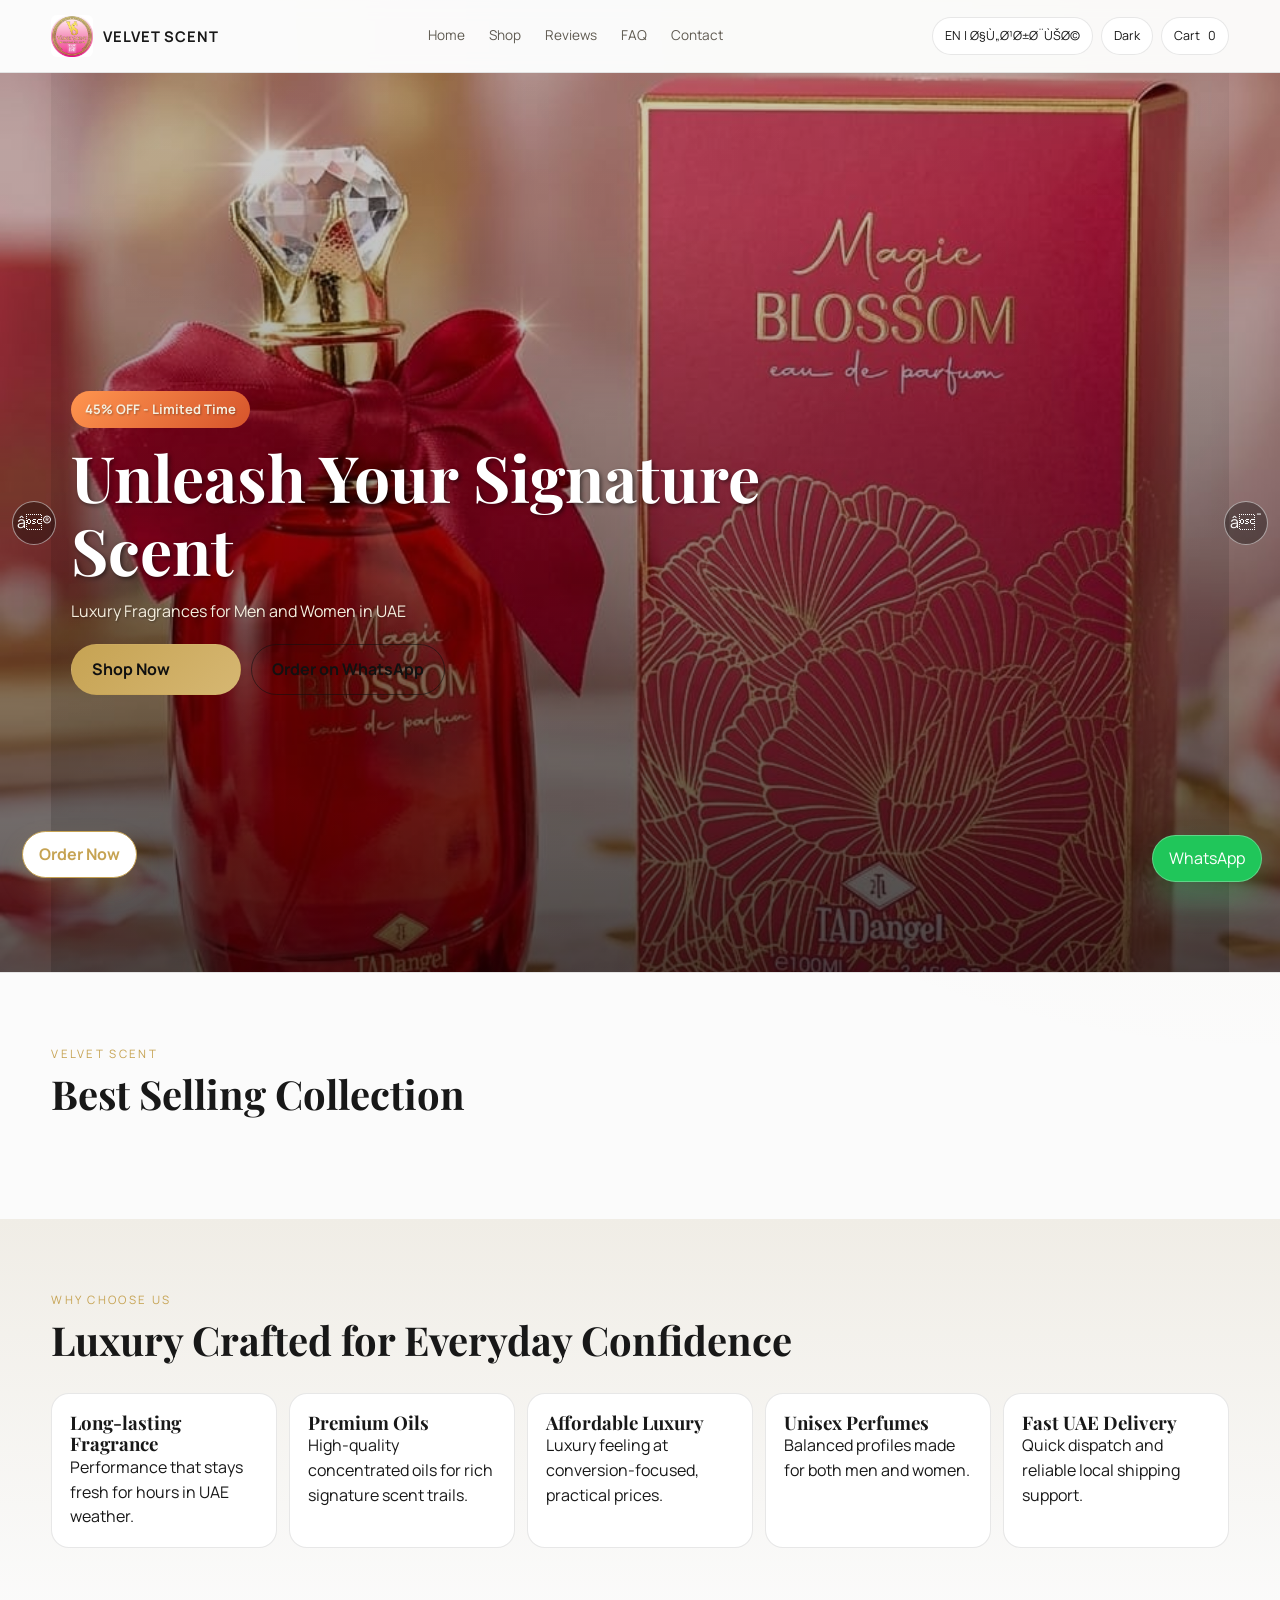
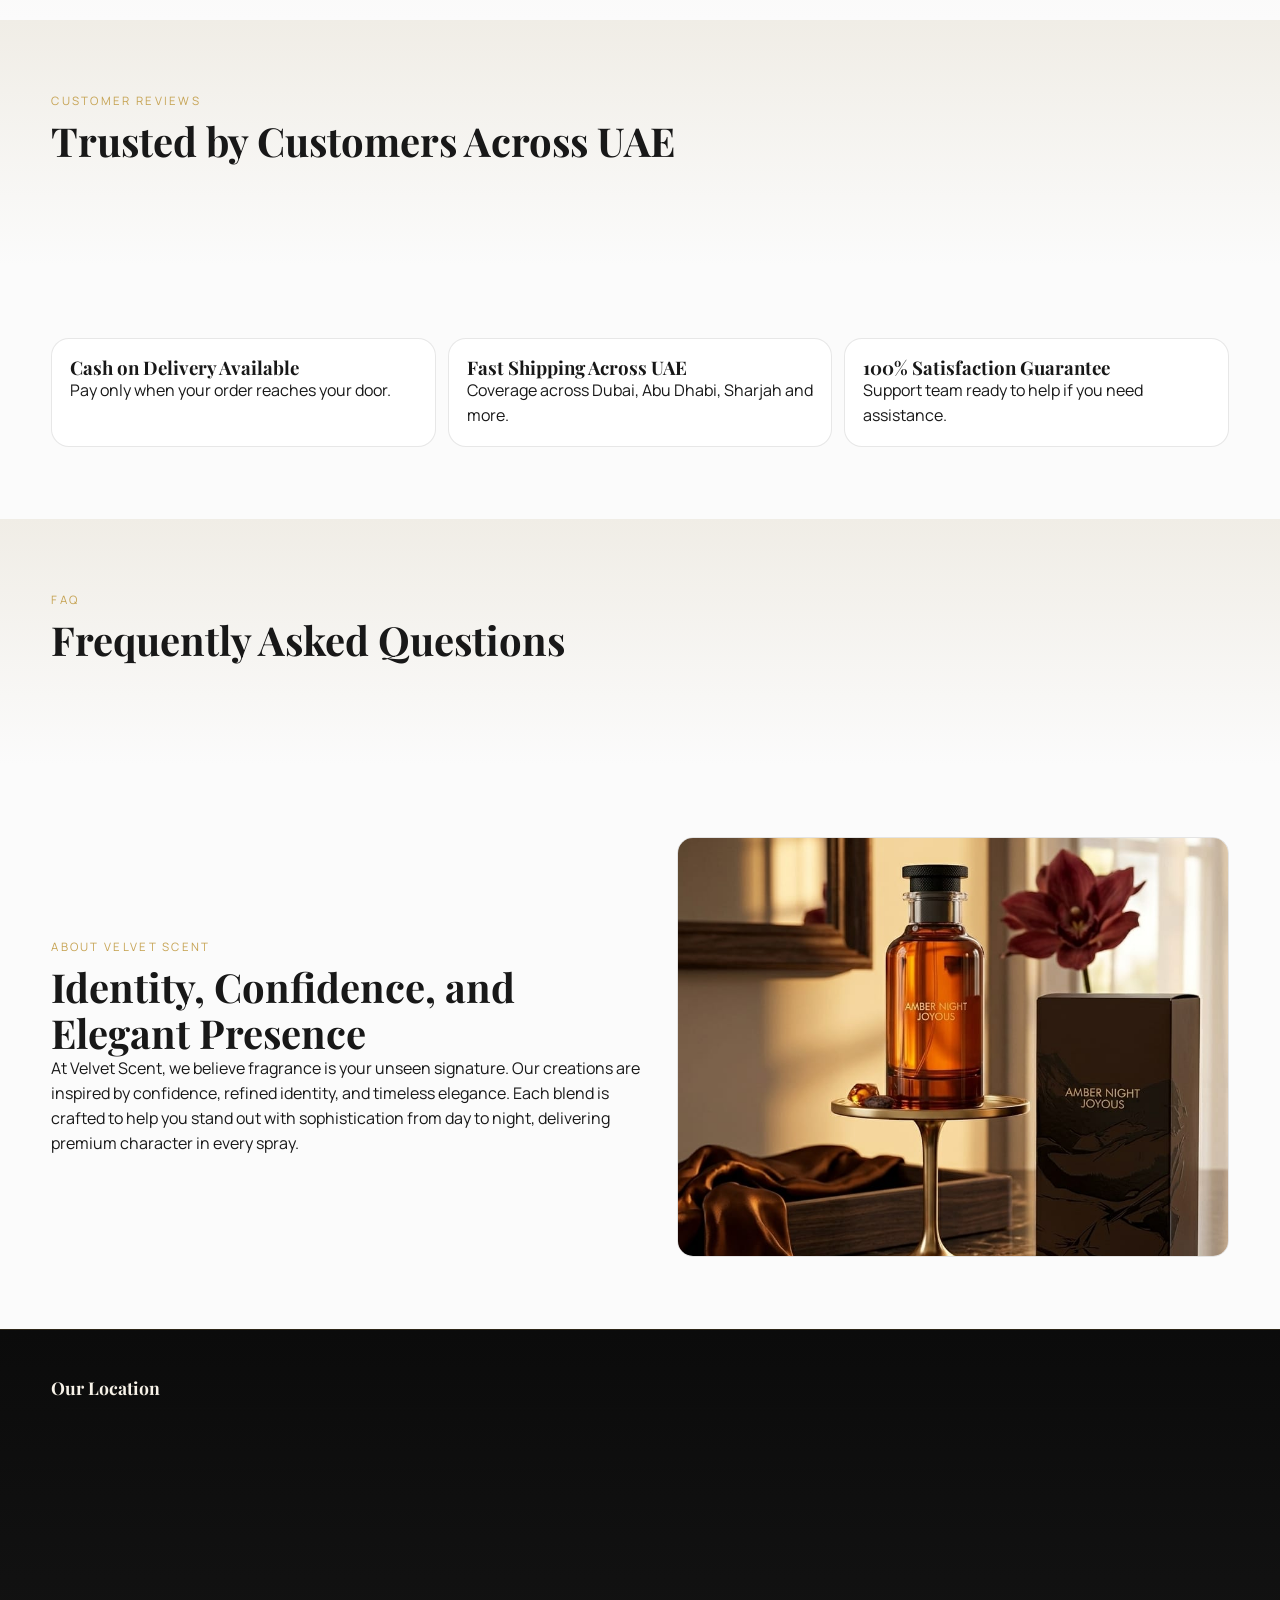
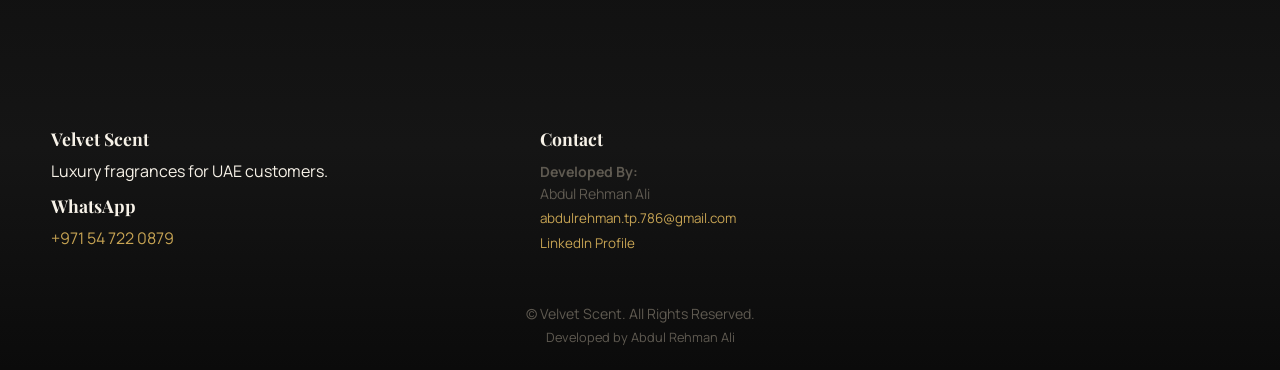
==== commit aa42f453: "Update contact email and improve alert messages for empty cart in checkout" ====
--- a/index.html
+++ b/index.html
@@ -194,7 +194,7 @@
 
             <div>
                 <h4>Contact</h4>
-                <a href="mailto:abdulrehman.tp.786@gmail.com">abdulrehman.tp.786@gmail.com</a>`r`n                <div style="margin-top: 12px;">
+                <div style="margin-top: 12px;">
                     <p style="font-size: 0.88rem; color: var(--muted);">
                         <strong>Developed By:</strong><br>
                         Abdul Rehman Ali
@@ -205,7 +205,7 @@
             </div>
         </div>
         <div style="border-top: 1px solid var(--line); padding-top: 16px; margin-top: 16px;">
-            <p class="footer-copy">Â© <span id="year"></span> Velvet Scent. All Rights Reserved.<br><span style="font-size: 0.8rem;">Developed by Abdul Rehman Ali</span></p>
+            <p class="footer-copy">&copy; <span id="year"></span> Velvet Scent. All Rights Reserved.<br><span style="font-size: 0.8rem;">Developed by Abdul Rehman Ali</span></p>
         </div>
     </footer>
     <!-- END: Footer -->
@@ -245,7 +245,7 @@
         <!-- START: Quick View Modal -->
     <div class="modal" id="quickViewModal" aria-hidden="true">
         <div class="modal-content product-modal">
-            <button class="icon-btn modal-close" id="closeQuickViewBtn" type="button" aria-label="Close quick view">✕</button>
+            <button class="icon-btn modal-close" id="closeQuickViewBtn" type="button" aria-label="Close quick view">&times;</button>
             <img id="quickViewImage" src="" alt="Product preview">
             <div class="product-modal-copy">
                 <p class="section-kicker" data-i18n="productsTitle">Luxury Perfume Collection</p>
@@ -262,7 +262,7 @@
         <!-- START: Checkout Modal -->
     <div class="modal" id="checkoutModal" aria-hidden="true">
         <div class="modal-content checkout-modal">
-            <button class="icon-btn modal-close" id="closeCheckoutBtn" type="button" aria-label="Close checkout">✕</button>
+            <button class="icon-btn modal-close" id="closeCheckoutBtn" type="button" aria-label="Close checkout">&times;</button>
             <h3 id="orderFormTitle" data-i18n="checkoutFormTitle">Complete Your WhatsApp Order</h3>
             <p id="orderSummaryLine" class="order-summary-line"></p>
             <form id="checkoutForm" class="checkout-form">
@@ -305,3 +305,4 @@
 </html>
 
 
+
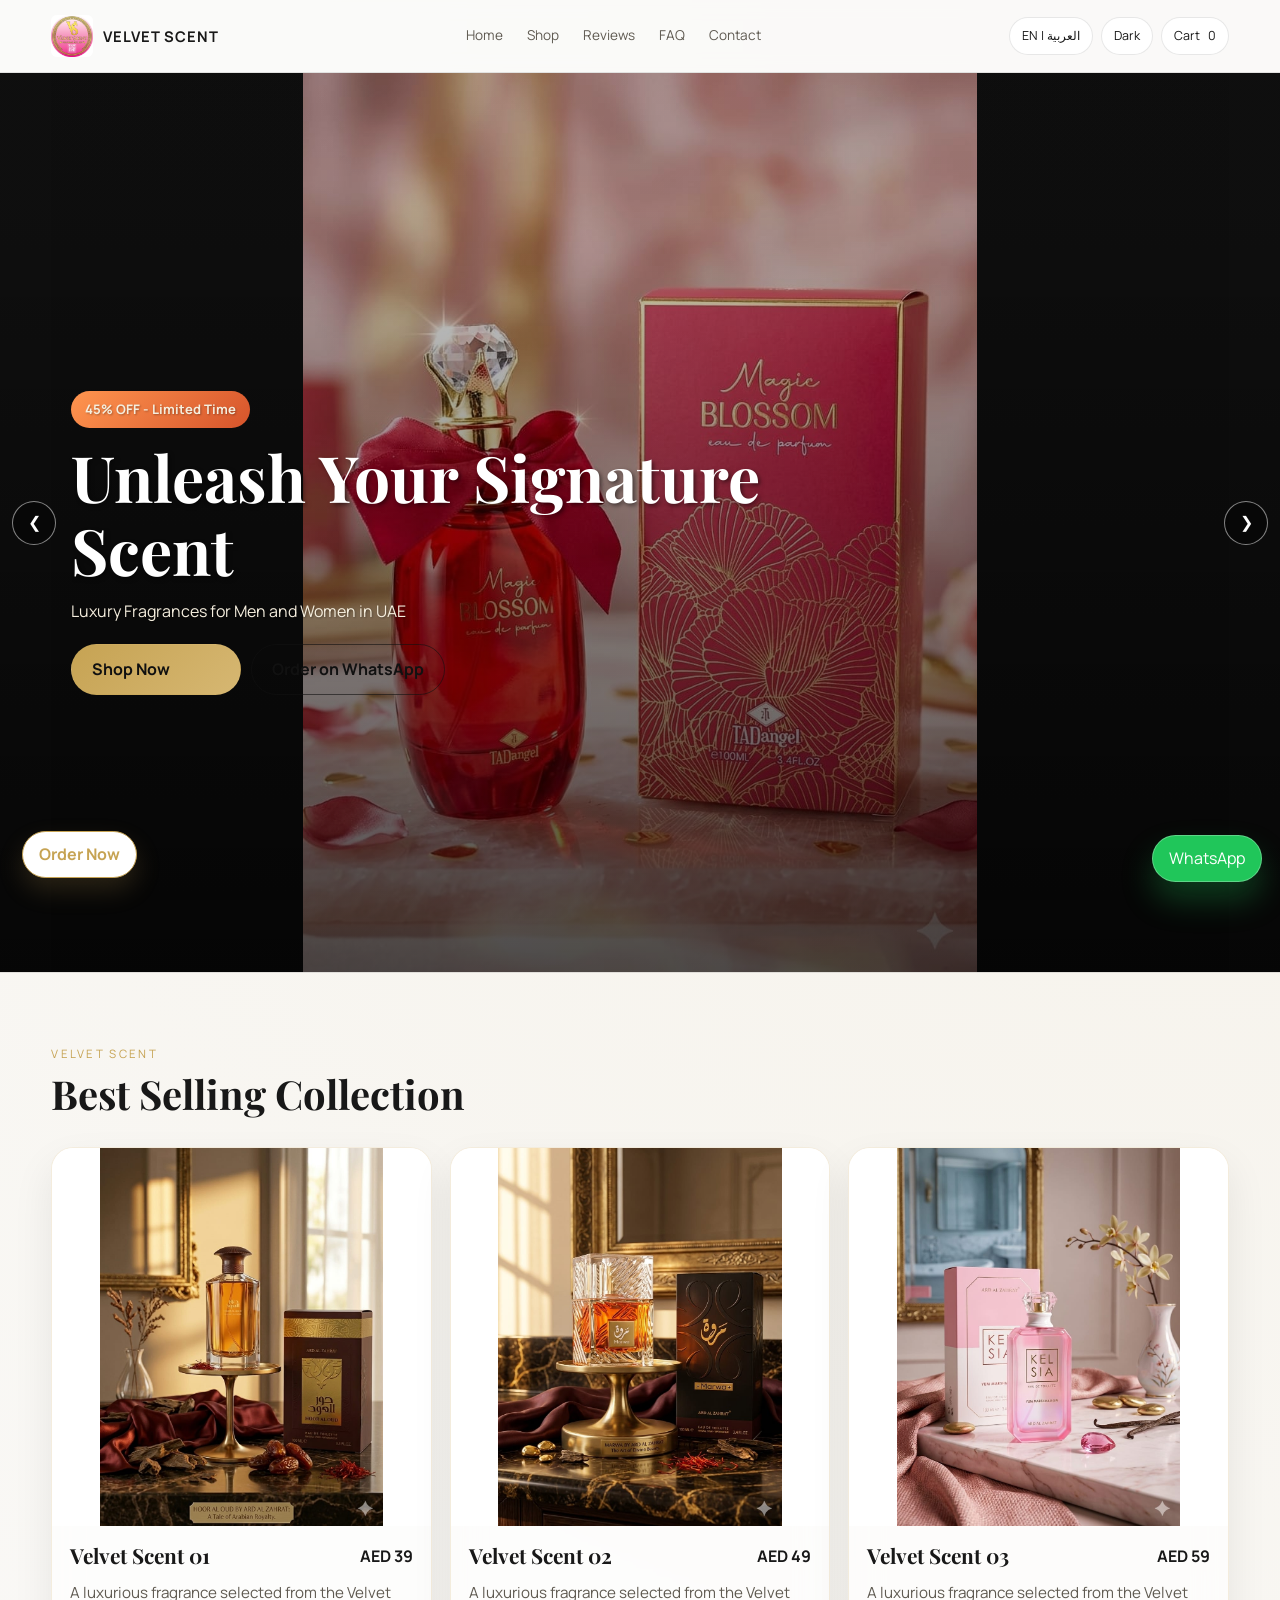
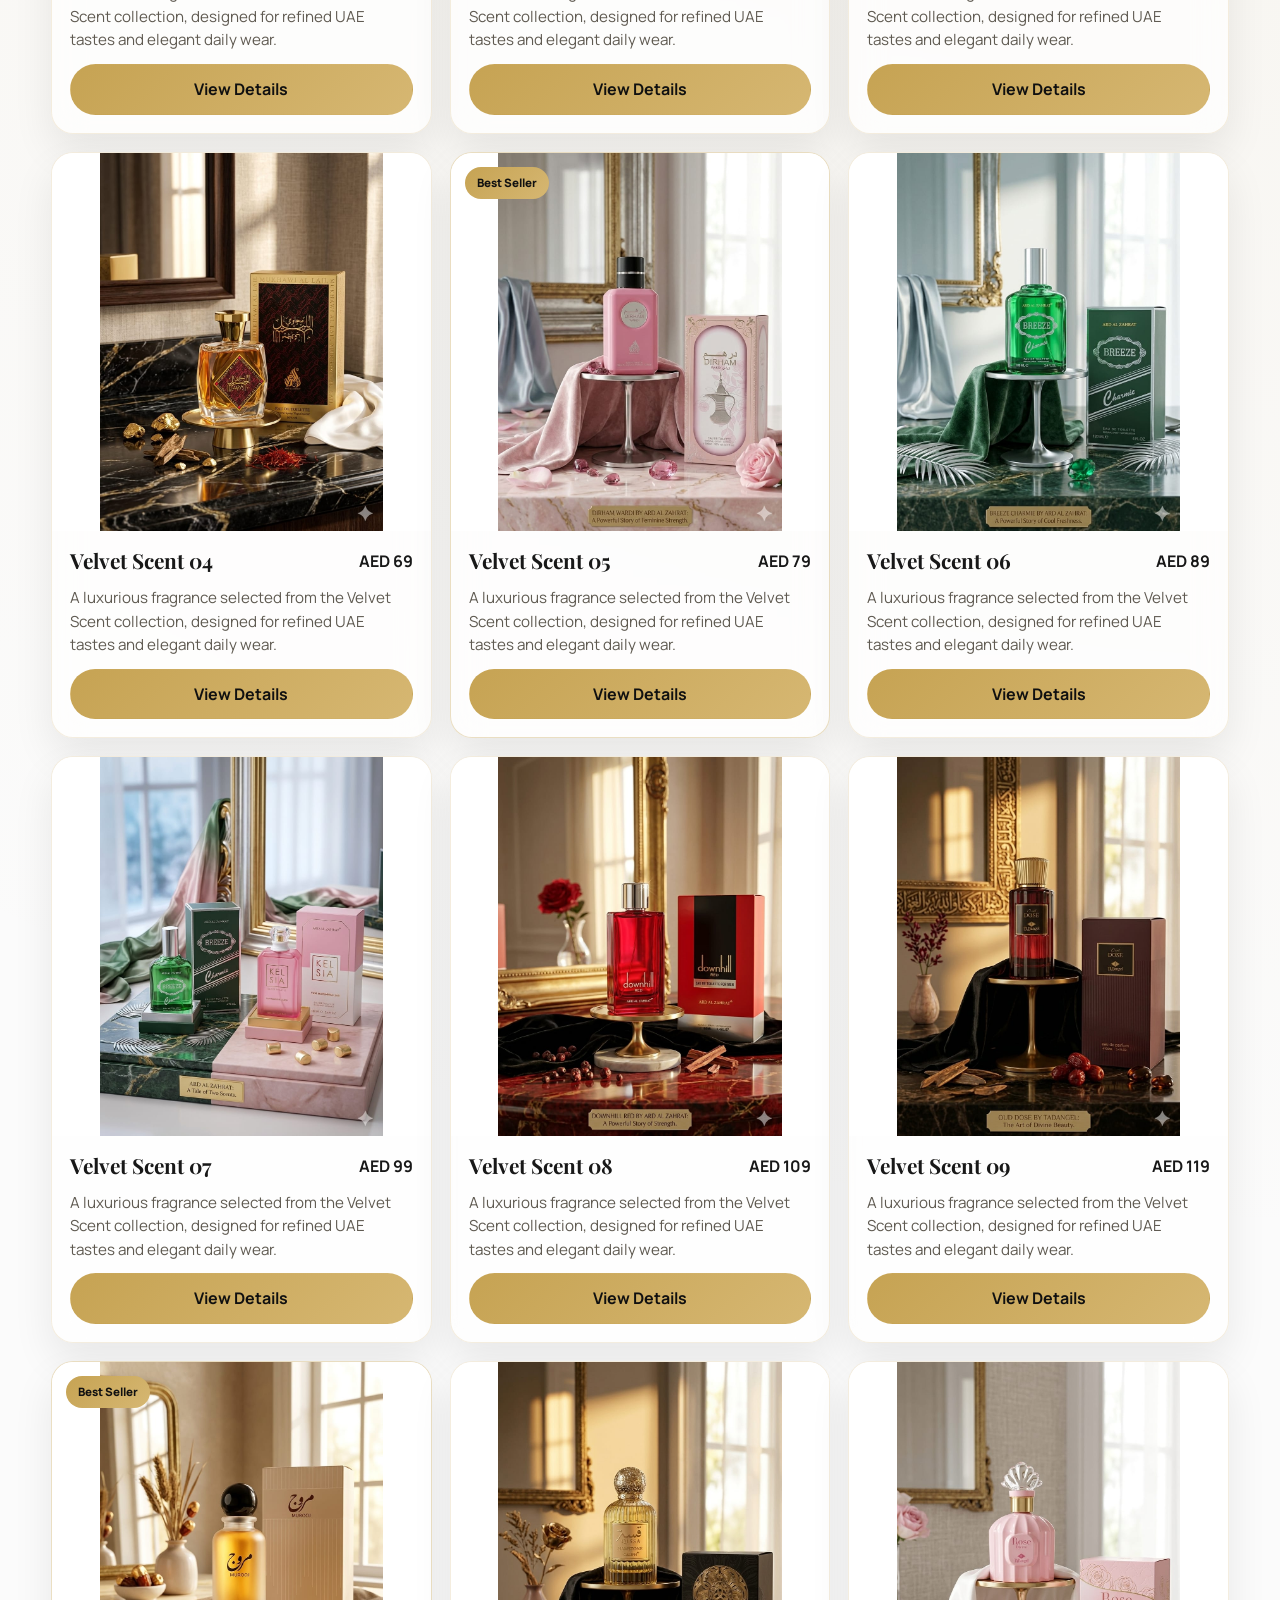
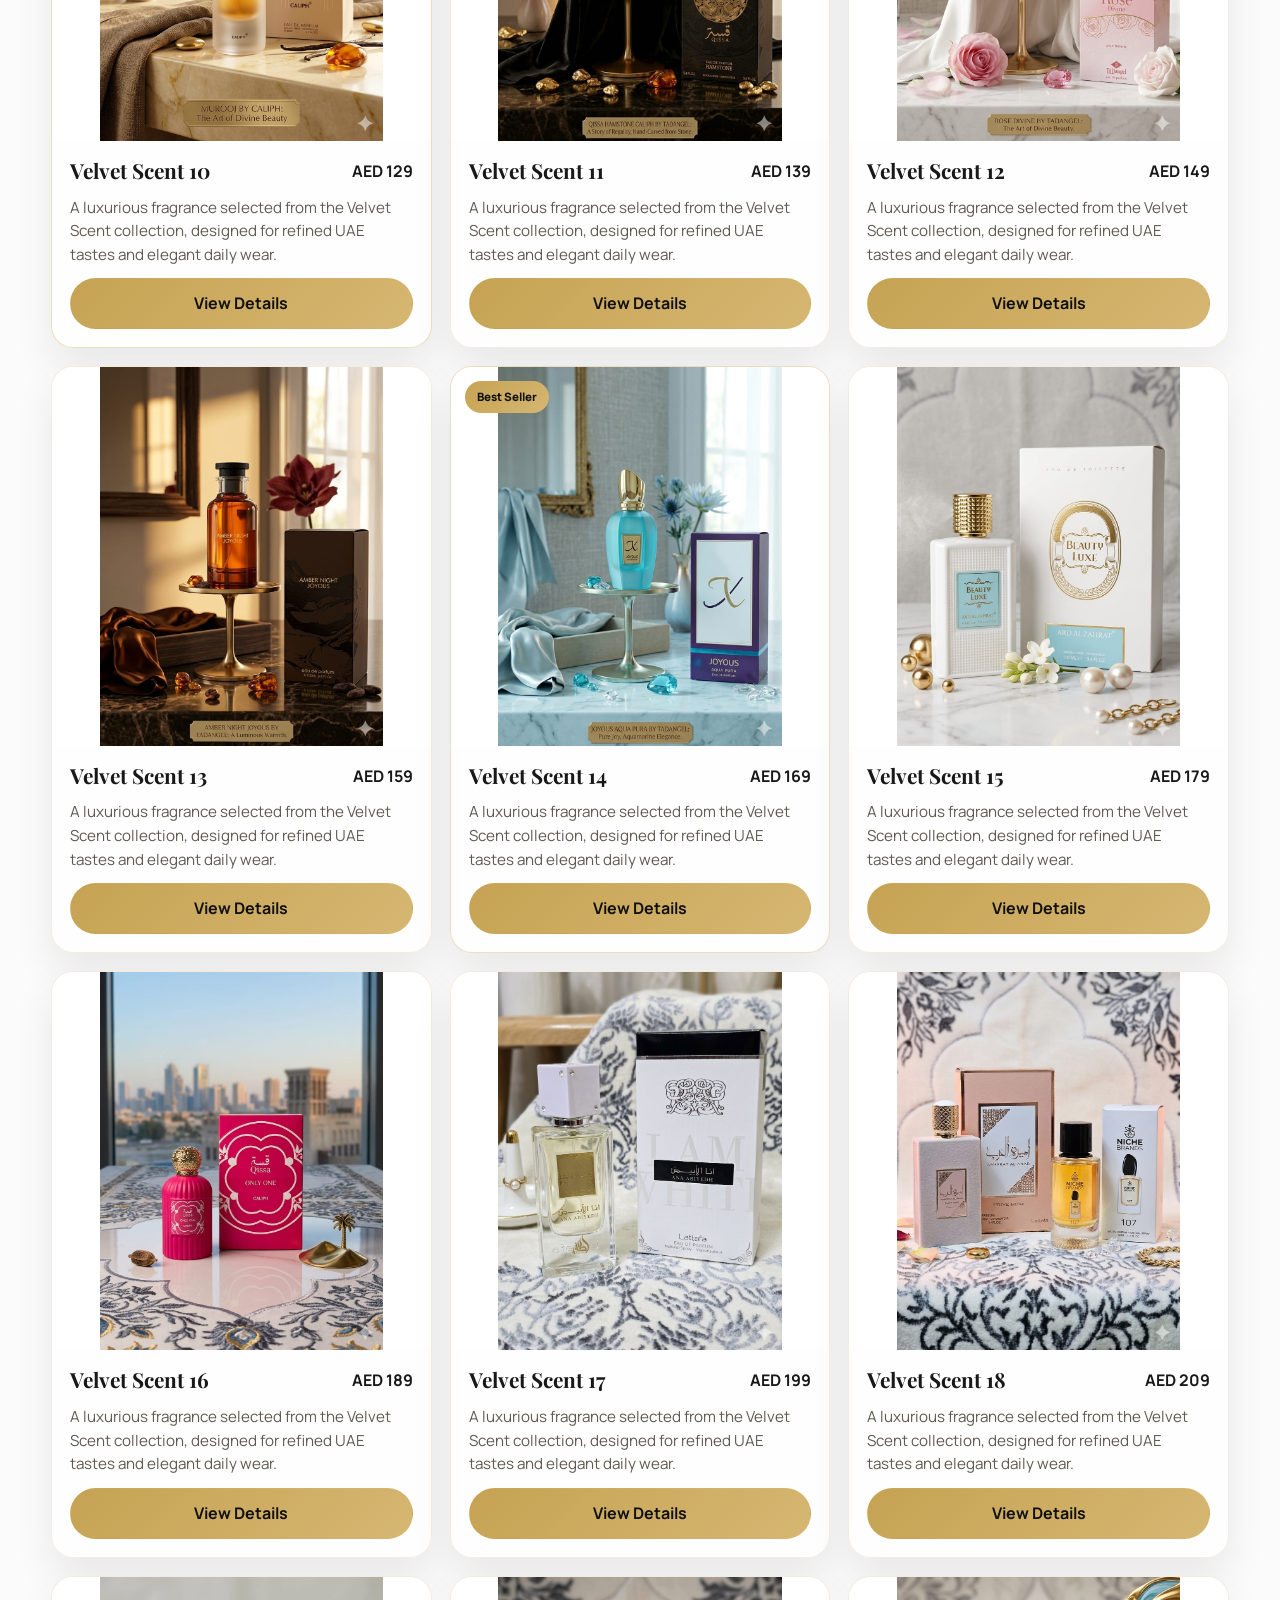
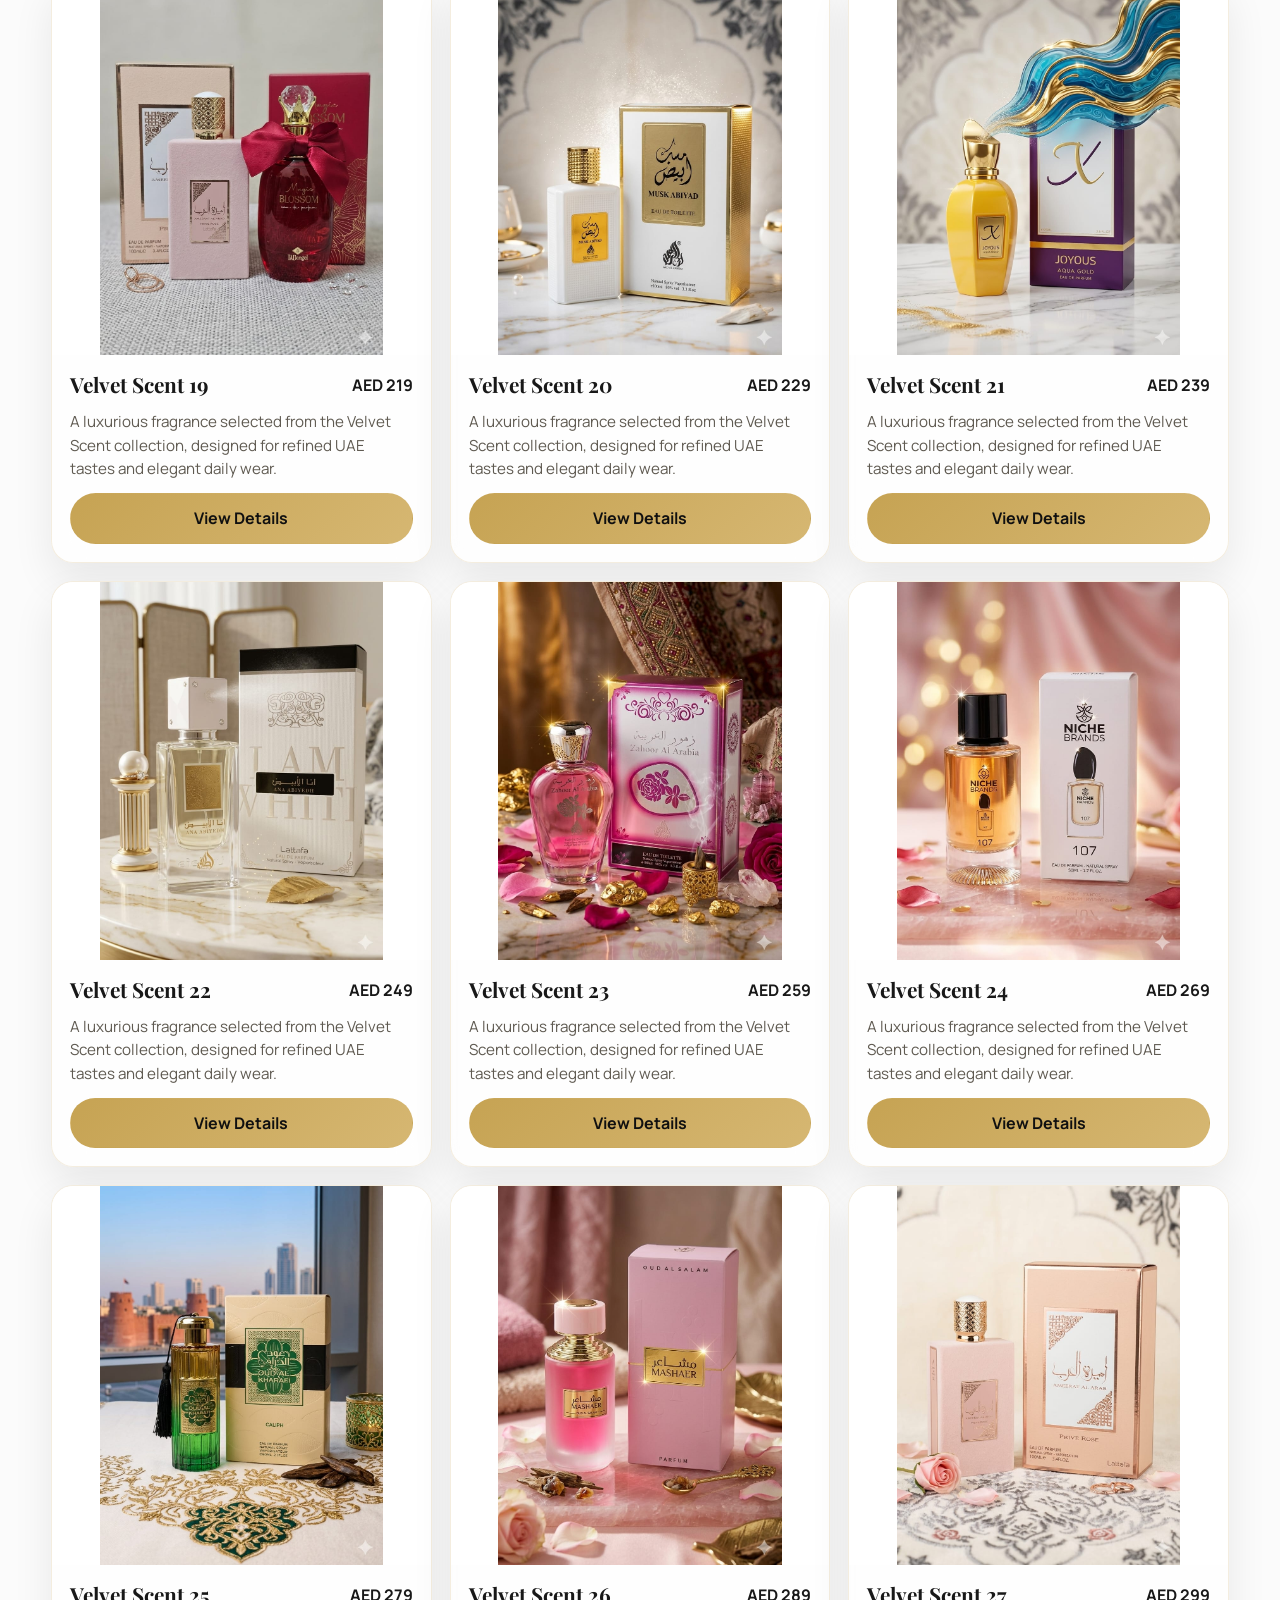
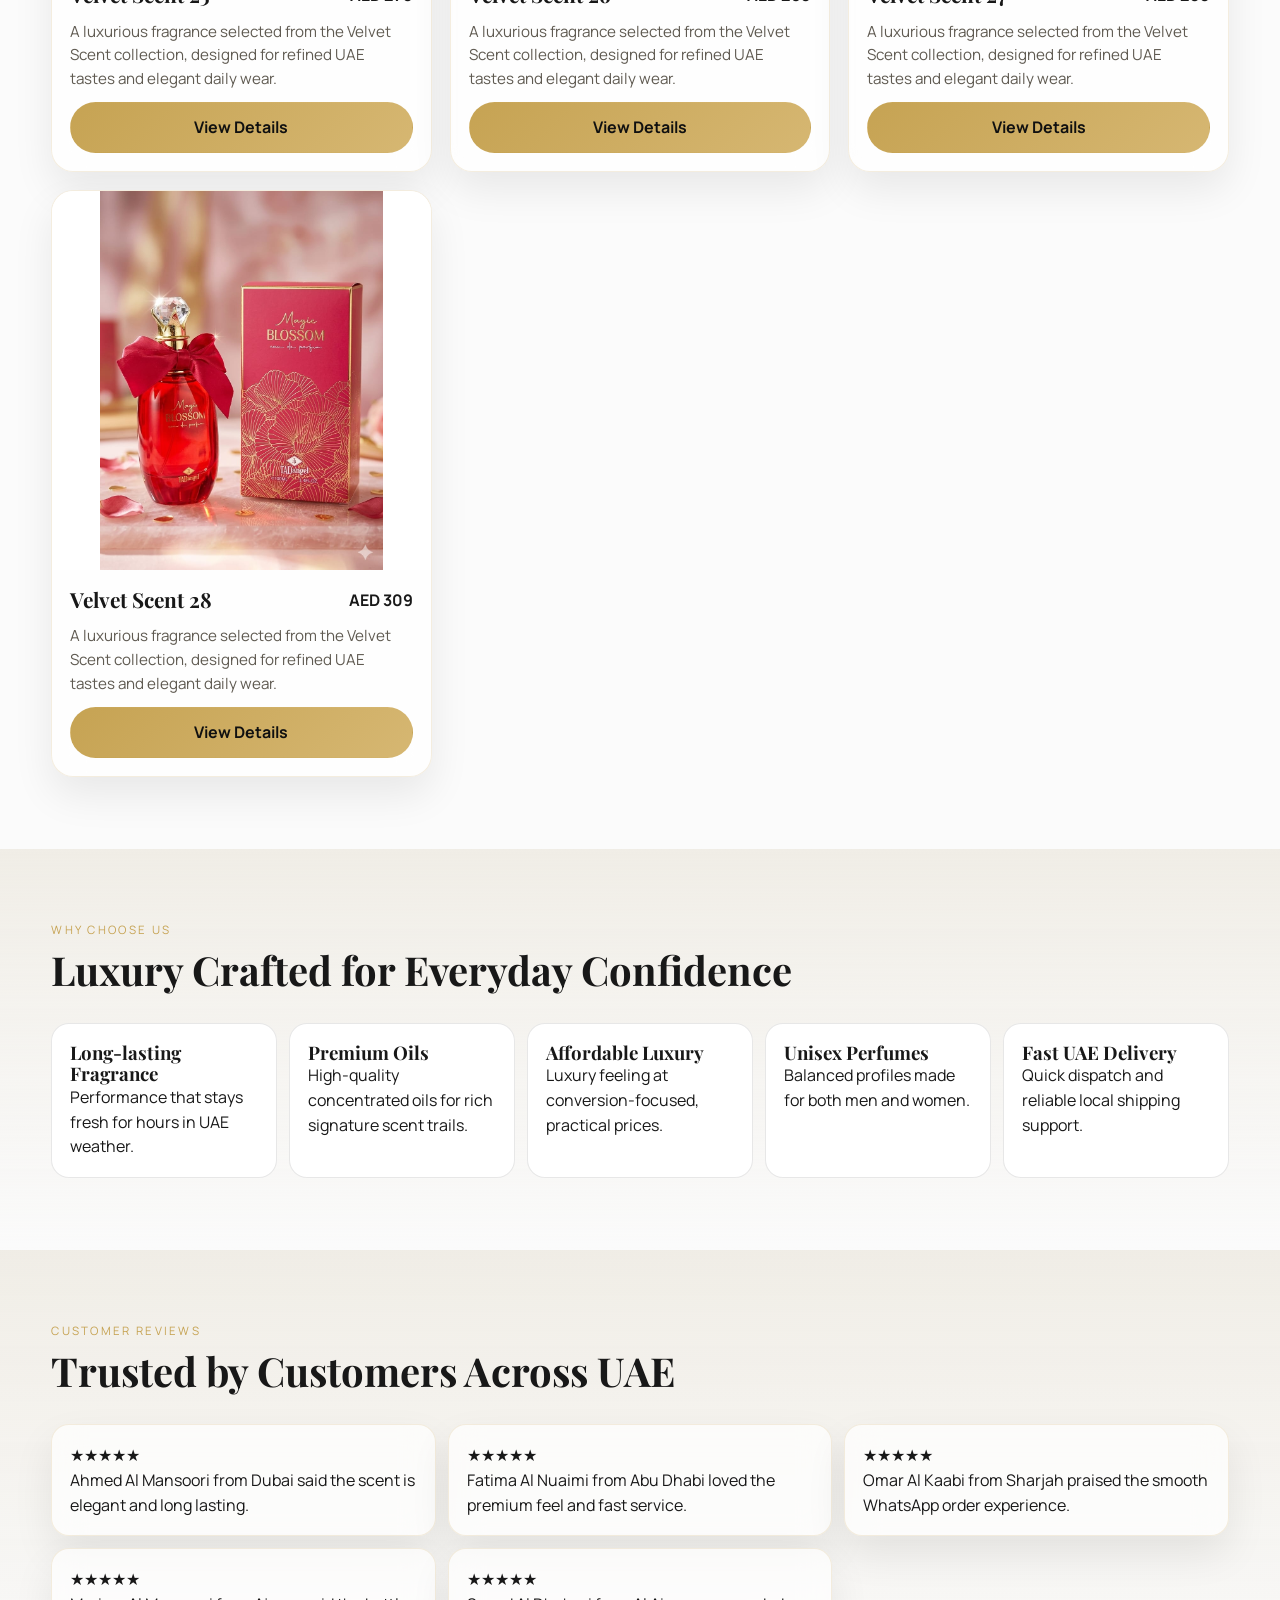
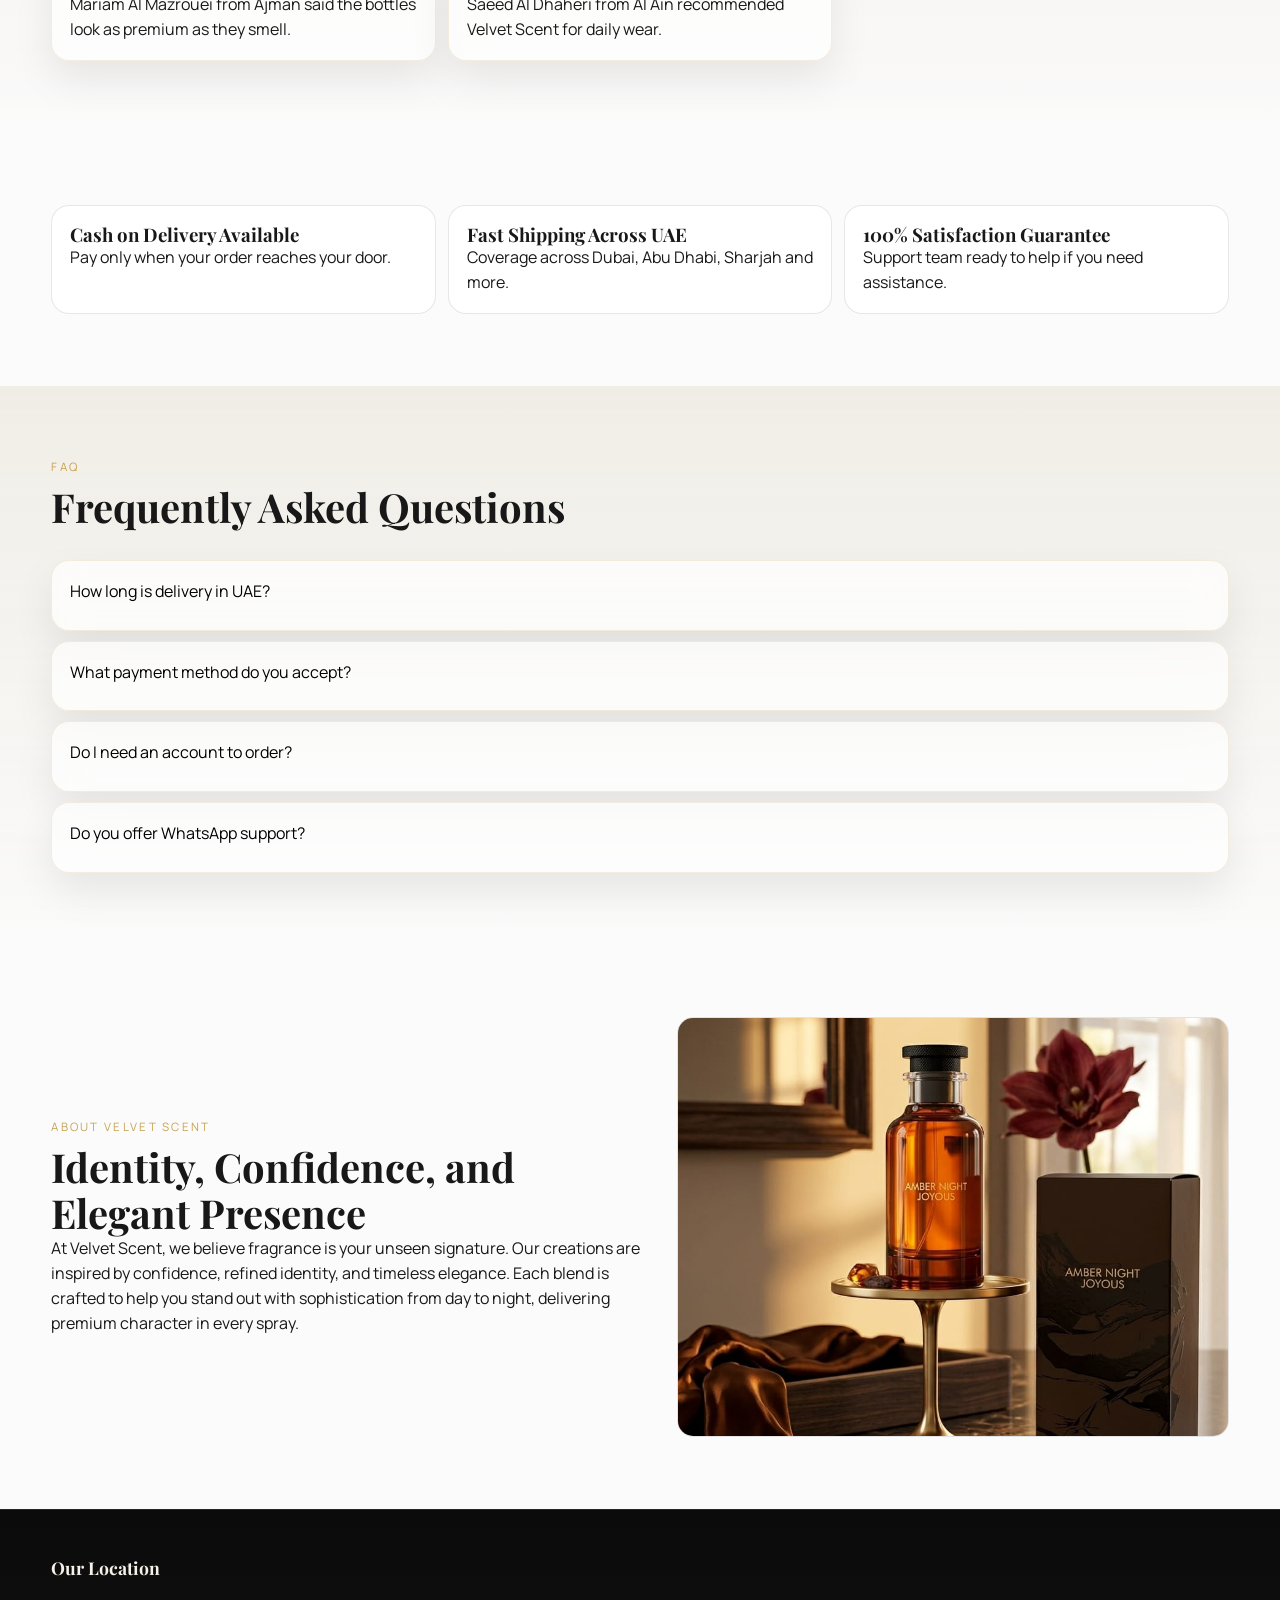
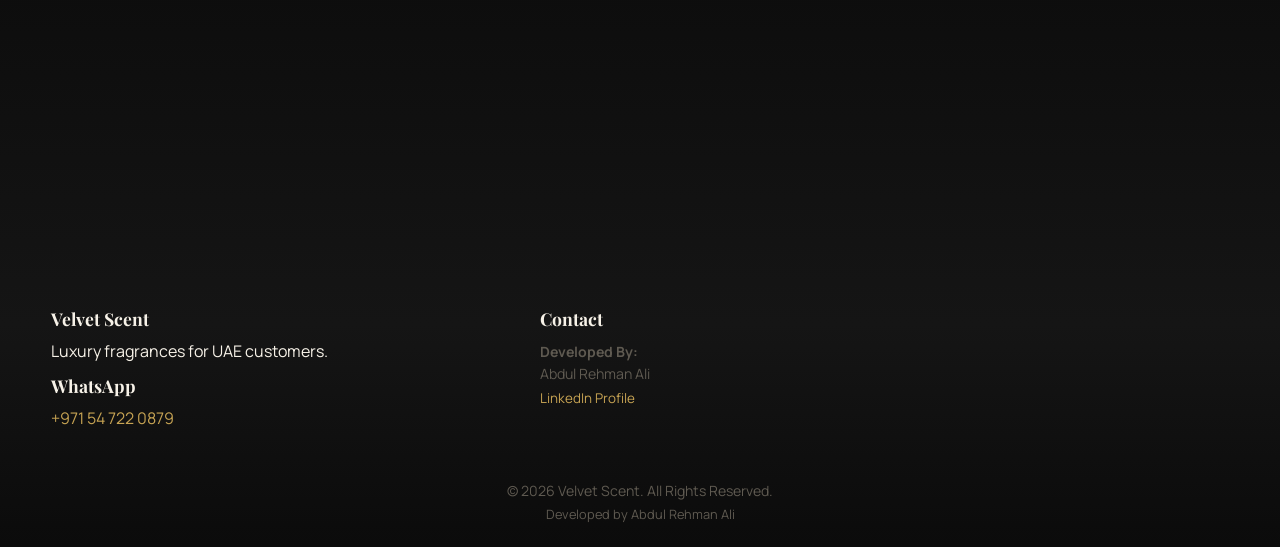
==== commit 73efb423: "Add launch configuration for debugging and update UI elements for better clarity Co-authored-by: Cop" ====
--- a/index.html
+++ b/index.html
@@ -21,7 +21,7 @@
                 <span class="brand-name">Velvet Scent</span>
             </a>
 
-            <button class="mobile-nav-btn" id="mobileNavBtn" aria-label="Open menu">â˜°</button>
+            <button class="mobile-nav-btn" id="mobileNavBtn" aria-label="Open menu">☰</button>
 
             <nav class="main-nav" id="mainNav" aria-label="Main navigation">
                 <a href="#top" data-i18n="navHome">Home</a>
@@ -32,7 +32,7 @@
             </nav>
 
             <div class="header-actions">
-                <button id="langToggle" class="chip-btn" type="button" aria-label="Language toggle">EN | Ø§Ù„Ø¹Ø±Ø¨ÙŠØ©</button>
+                <button id="langToggle" class="chip-btn" type="button" aria-label="Language toggle">EN | العربية</button>
                 <button id="themeToggle" class="chip-btn" type="button" aria-label="Theme toggle">Dark</button>
                 <button id="cartBtn" class="chip-btn cart-chip" type="button" aria-label="Open cart">
                     <span data-i18n="cart">Cart</span>
@@ -90,8 +90,8 @@
                 </article>
             </div>
 
-            <button class="slider-arrow prev" id="sliderPrev" type="button" aria-label="Previous slide">â®</button>
-            <button class="slider-arrow next" id="sliderNext" type="button" aria-label="Next slide">â¯</button>
+            <button class="slider-arrow prev" id="sliderPrev" type="button" aria-label="Previous slide">&#10094;</button>
+            <button class="slider-arrow next" id="sliderNext" type="button" aria-label="Next slide">&#10095;</button>
             <div class="slider-dots" id="sliderDots" aria-label="Slider controls"></div>
         </section>
         <!-- END: Hero Slider -->
@@ -199,7 +199,6 @@
                         <strong>Developed By:</strong><br>
                         Abdul Rehman Ali
                     </p>
-                    <a href="mailto:abdulrehman.tp.786@gmail.com" style="font-size: 0.84rem;">abdulrehman.tp.786@gmail.com</a><br>
                     <a href="https://www.linkedin.com/in/abdul-rehman-ali/" target="_blank" rel="noopener" style="font-size: 0.84rem;">LinkedIn Profile</a>
                 </div>
             </div>
@@ -228,7 +227,7 @@
     <aside class="cart-drawer" id="cartDrawer" aria-label="Shopping cart" aria-hidden="true">
         <div class="cart-head">
             <h3 data-i18n="cartTitle">Your Selection</h3>
-            <button id="closeCartBtn" class="icon-btn" type="button" aria-label="Close cart">âœ•</button>
+            <button id="closeCartBtn" class="icon-btn" type="button" aria-label="Close cart">&times;</button>
         </div>
         <div id="cartItems" class="cart-items"></div>
         <div class="cart-foot">
@@ -291,7 +290,7 @@
     <!-- START: Exit Intent Popup -->
     <div class="modal" id="exitIntentModal" aria-hidden="true">
         <div class="modal-content exit-content">
-            <button class="icon-btn modal-close" id="closeExitIntentBtn" type="button" aria-label="Close offer">âœ•</button>
+            <button class="icon-btn modal-close" id="closeExitIntentBtn" type="button" aria-label="Close offer">&times;</button>
             <p class="section-kicker" data-i18n="exitKicker">Wait Before You Go</p>
             <h3 data-i18n="exitTitle">Get 10% Extra on Your WhatsApp Order</h3>
             <p data-i18n="exitText">Message us now and mention code VELVET10 to unlock your additional discount.</p>
@@ -306,3 +305,6 @@
 
 
 
+
+
+
--- a/css/style.css
+++ b/css/style.css
@@ -1,4 +1,4 @@
-/* START: Fonts */
+﻿/* START: Fonts */
 @import url('https://fonts.googleapis.com/css2?family=Playfair+Display:wght@500;600;700&family=Manrope:wght@400;500;600;700&family=Cairo:wght@400;600;700&display=swap');
 /* END: Fonts */
 
@@ -250,10 +250,6 @@
     align-items: center;
     gap: 8px;
 }
-
-.cart-chip {
-    display: none !important;
-}
 /* END: Header */
 
 /* START: Hero Slider */
@@ -277,6 +273,7 @@
     inset: 0;
     opacity: 0;
     visibility: hidden;
+    background: #111;
     transition: opacity 0.7s ease-in-out, visibility 0.7s ease-in-out;
 }
 
@@ -288,7 +285,7 @@
 .hero-slide img {
     width: 100%;
     height: 100%;
-    object-fit: cover;
+    object-fit: contain;
     object-position: center;
 }
 
@@ -698,7 +695,7 @@
     z-index: 100;
     transform: translateX(110%);
     transition: transform 0.28s ease;
-    display: none;
+    display: grid;
     grid-template-rows: auto 1fr auto;
 }
 
@@ -978,7 +975,7 @@
 /* END: Breakpoint 1440 */
 
 /* START: Velvet Scent Overrides */
-.header-actions .cart-chip { display: inline-flex !important; }
+
 
 .hero {
     min-height: 100vh;
@@ -1050,8 +1047,9 @@
 .product-media img {
     width: 100%;
     height: 100%;
-    object-fit: cover;
+    object-fit: contain;
     object-position: center;
+    background: #fff;
     transition: transform 0.45s ease;
 }
 
@@ -1086,6 +1084,8 @@
 
 .product-copy__head h3 {
     font-size: 1.3rem;
+    min-width: 0;
+    overflow-wrap: anywhere;
 }
 
 .product-copy p {
@@ -1319,3 +1319,5 @@
     }
 }
 /* END: Velvet Scent Overrides */
+
+
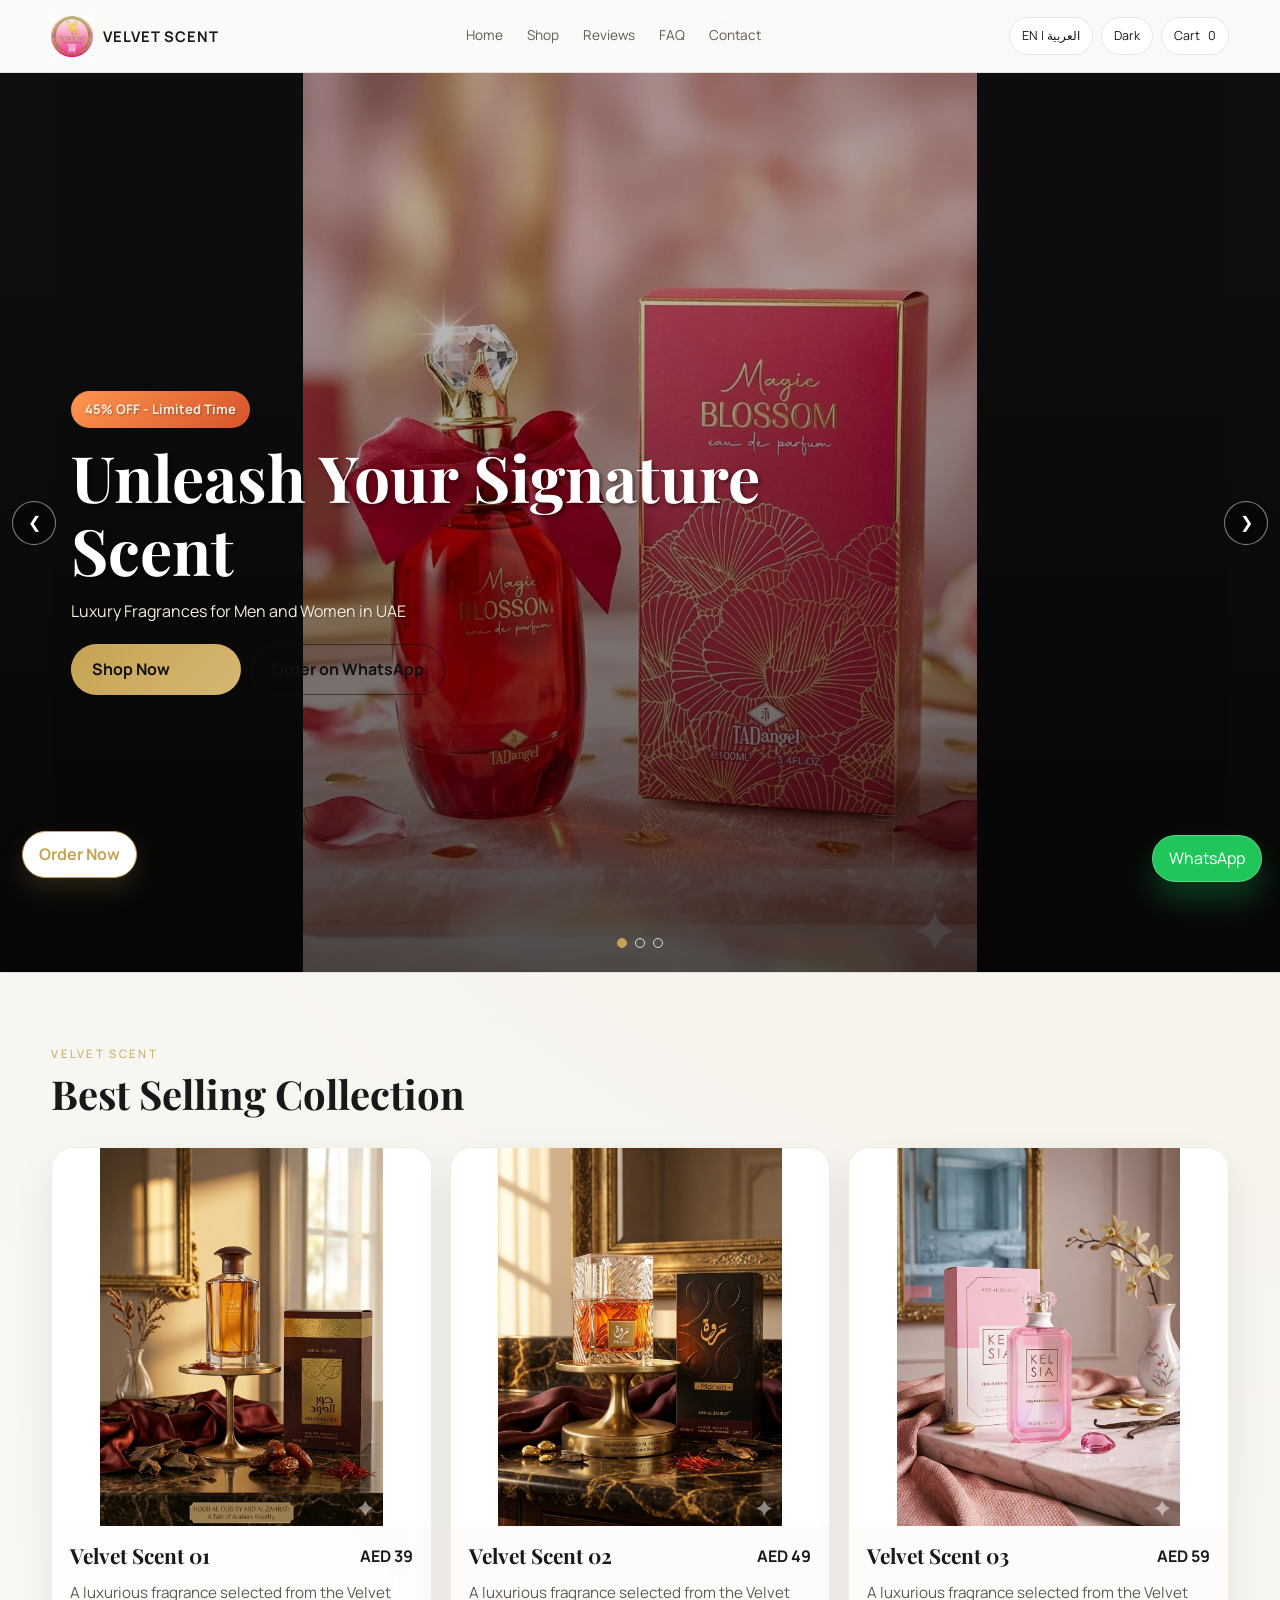
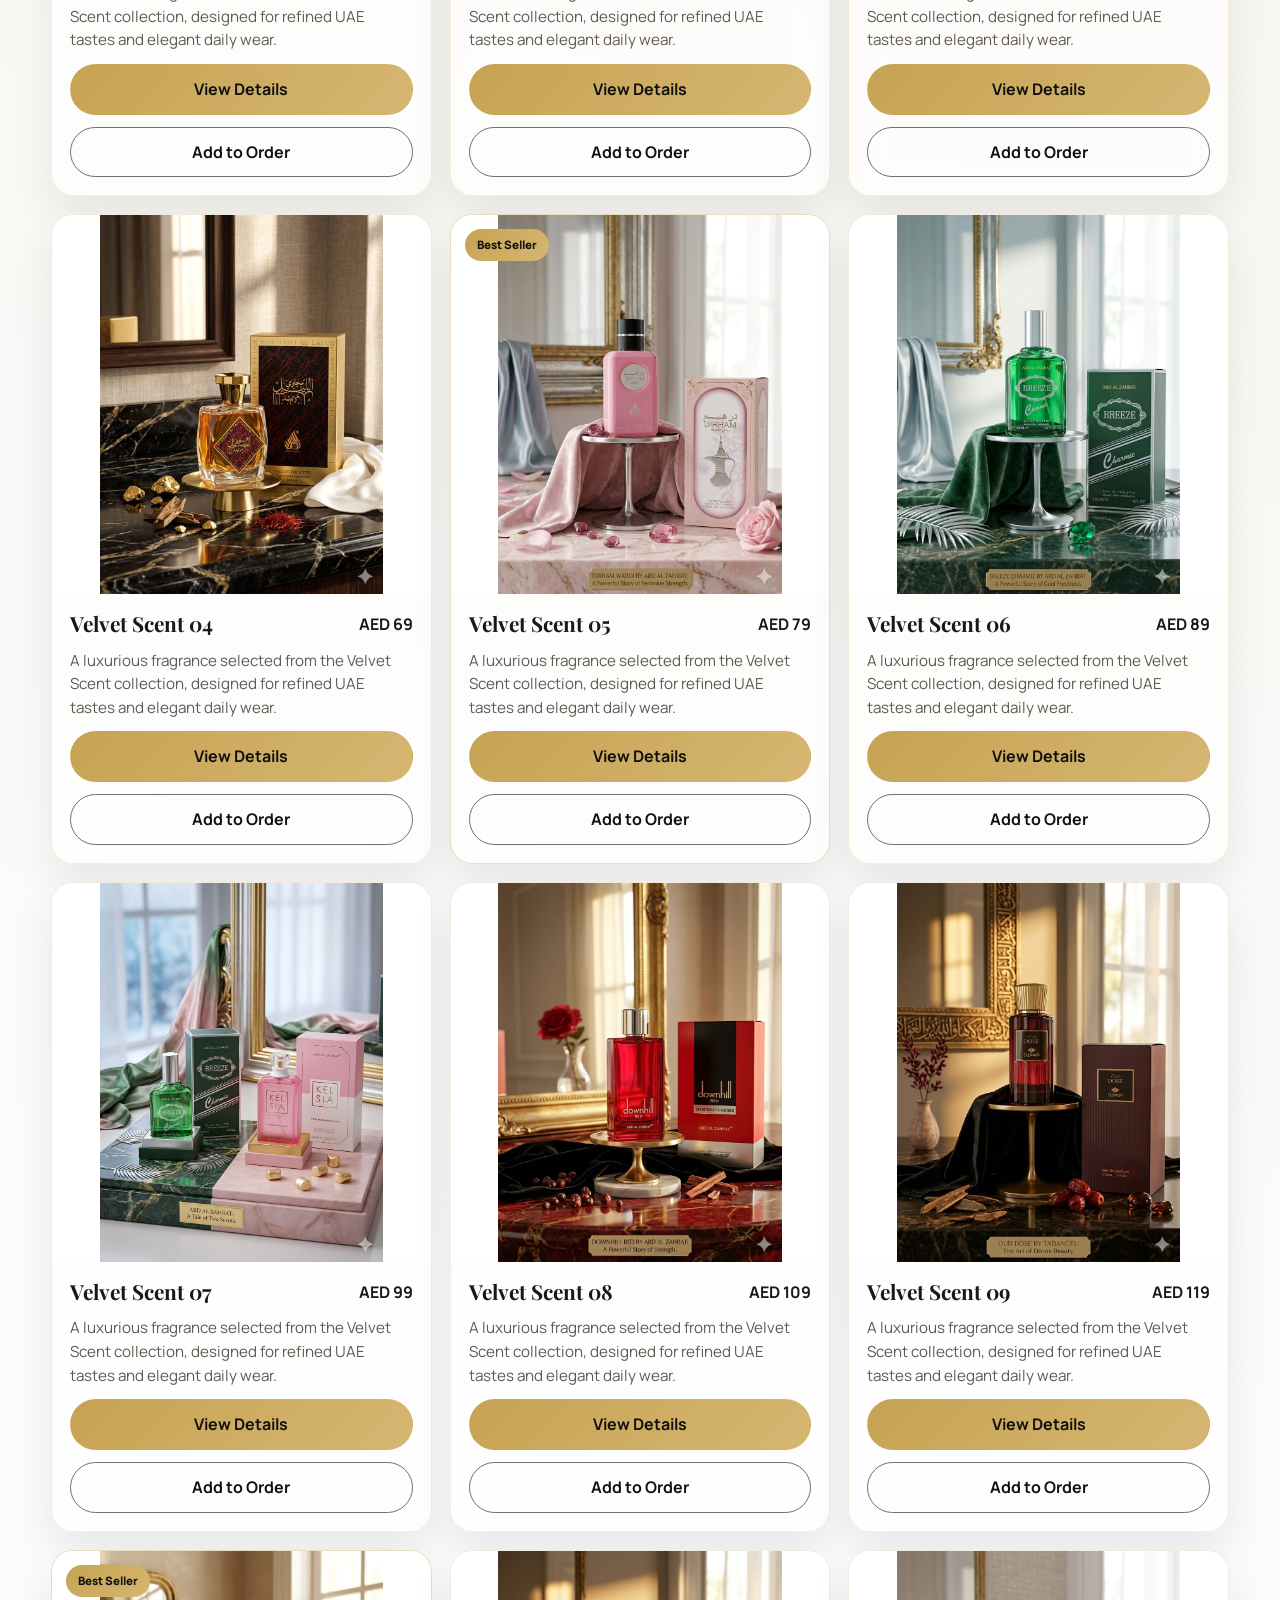
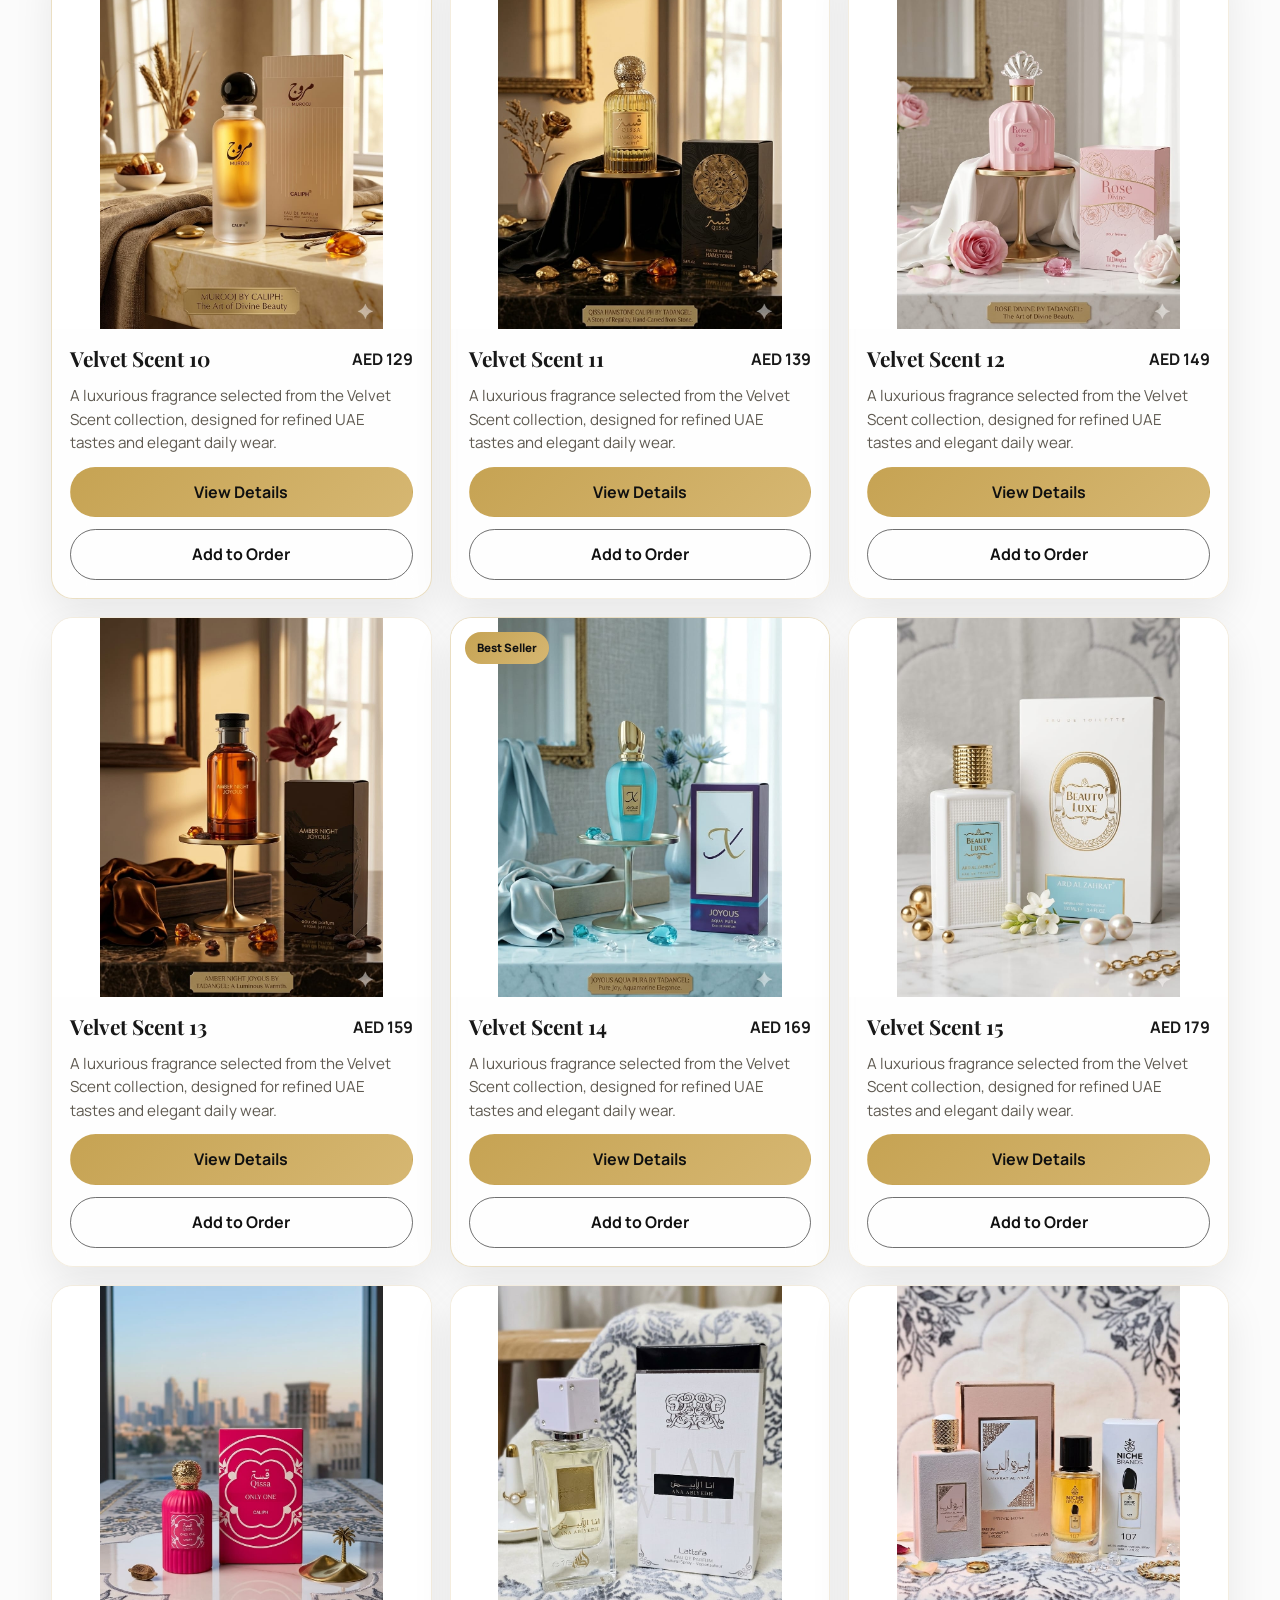
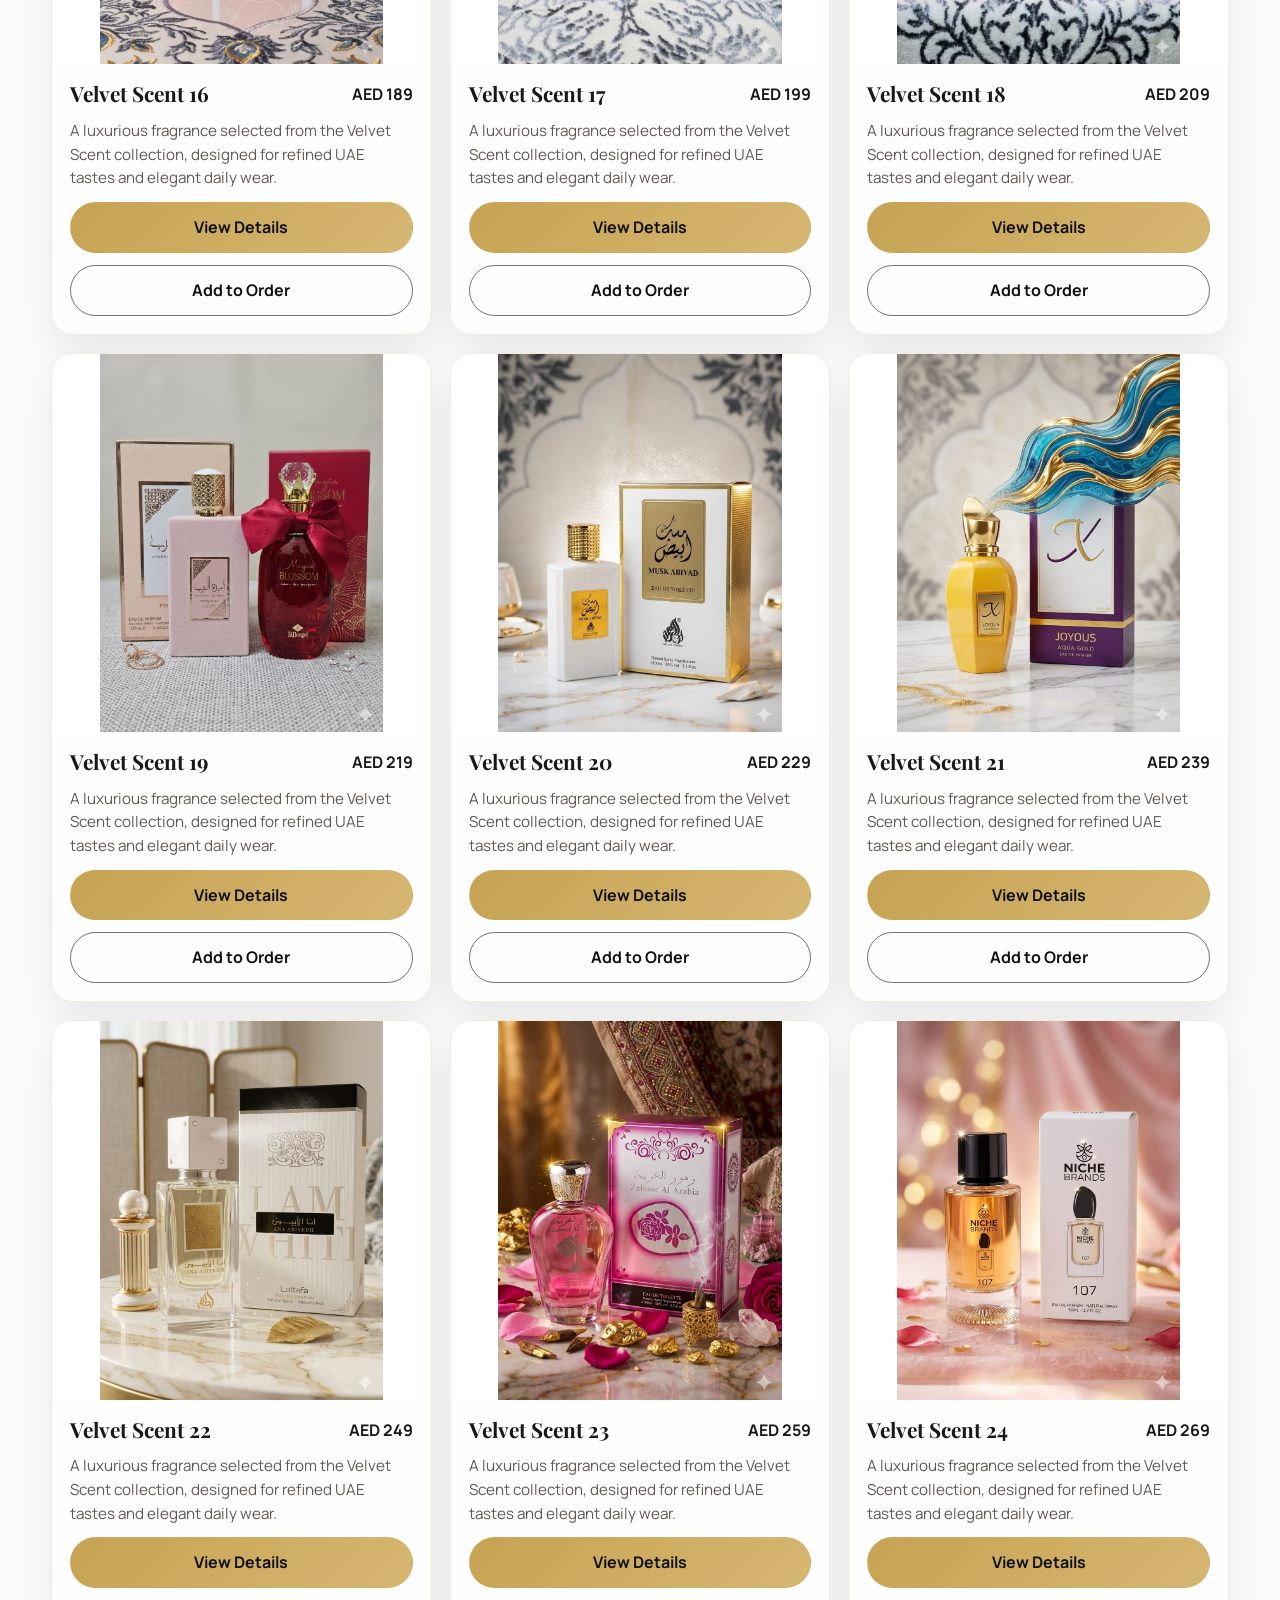
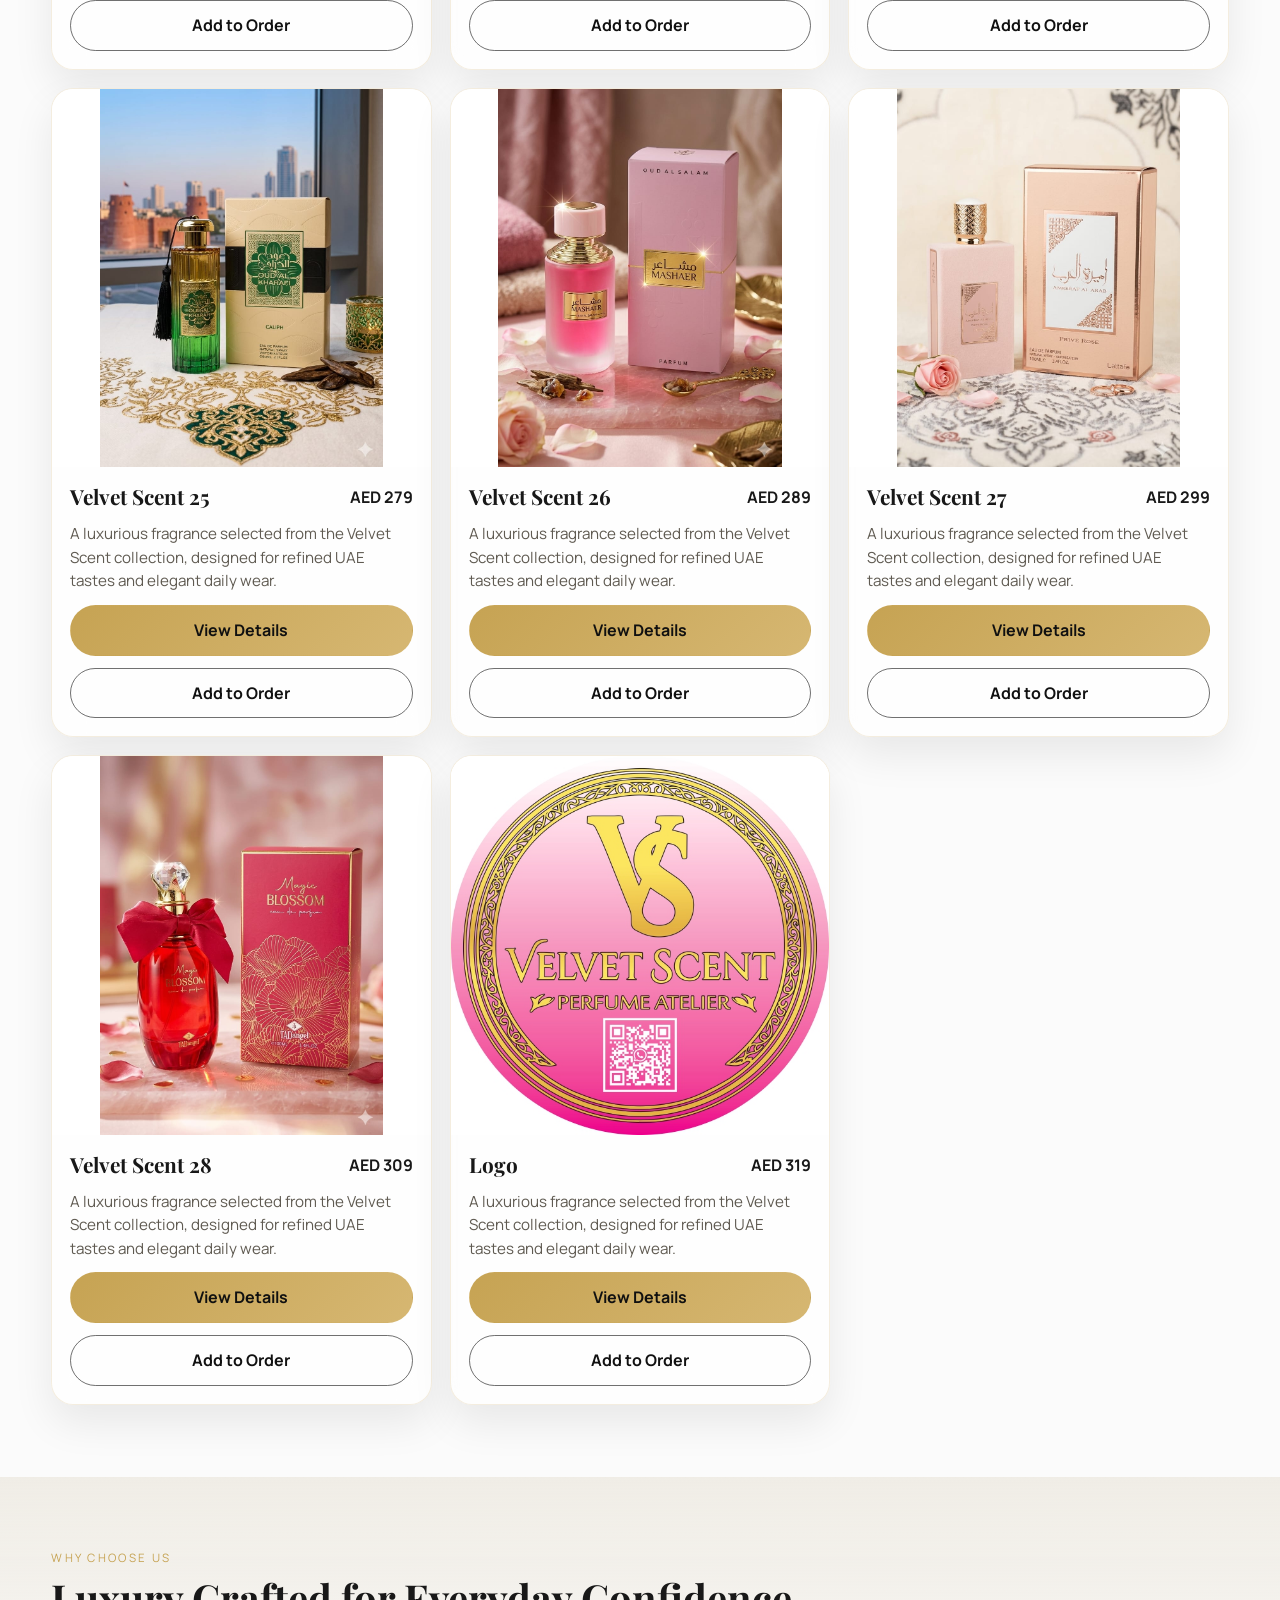
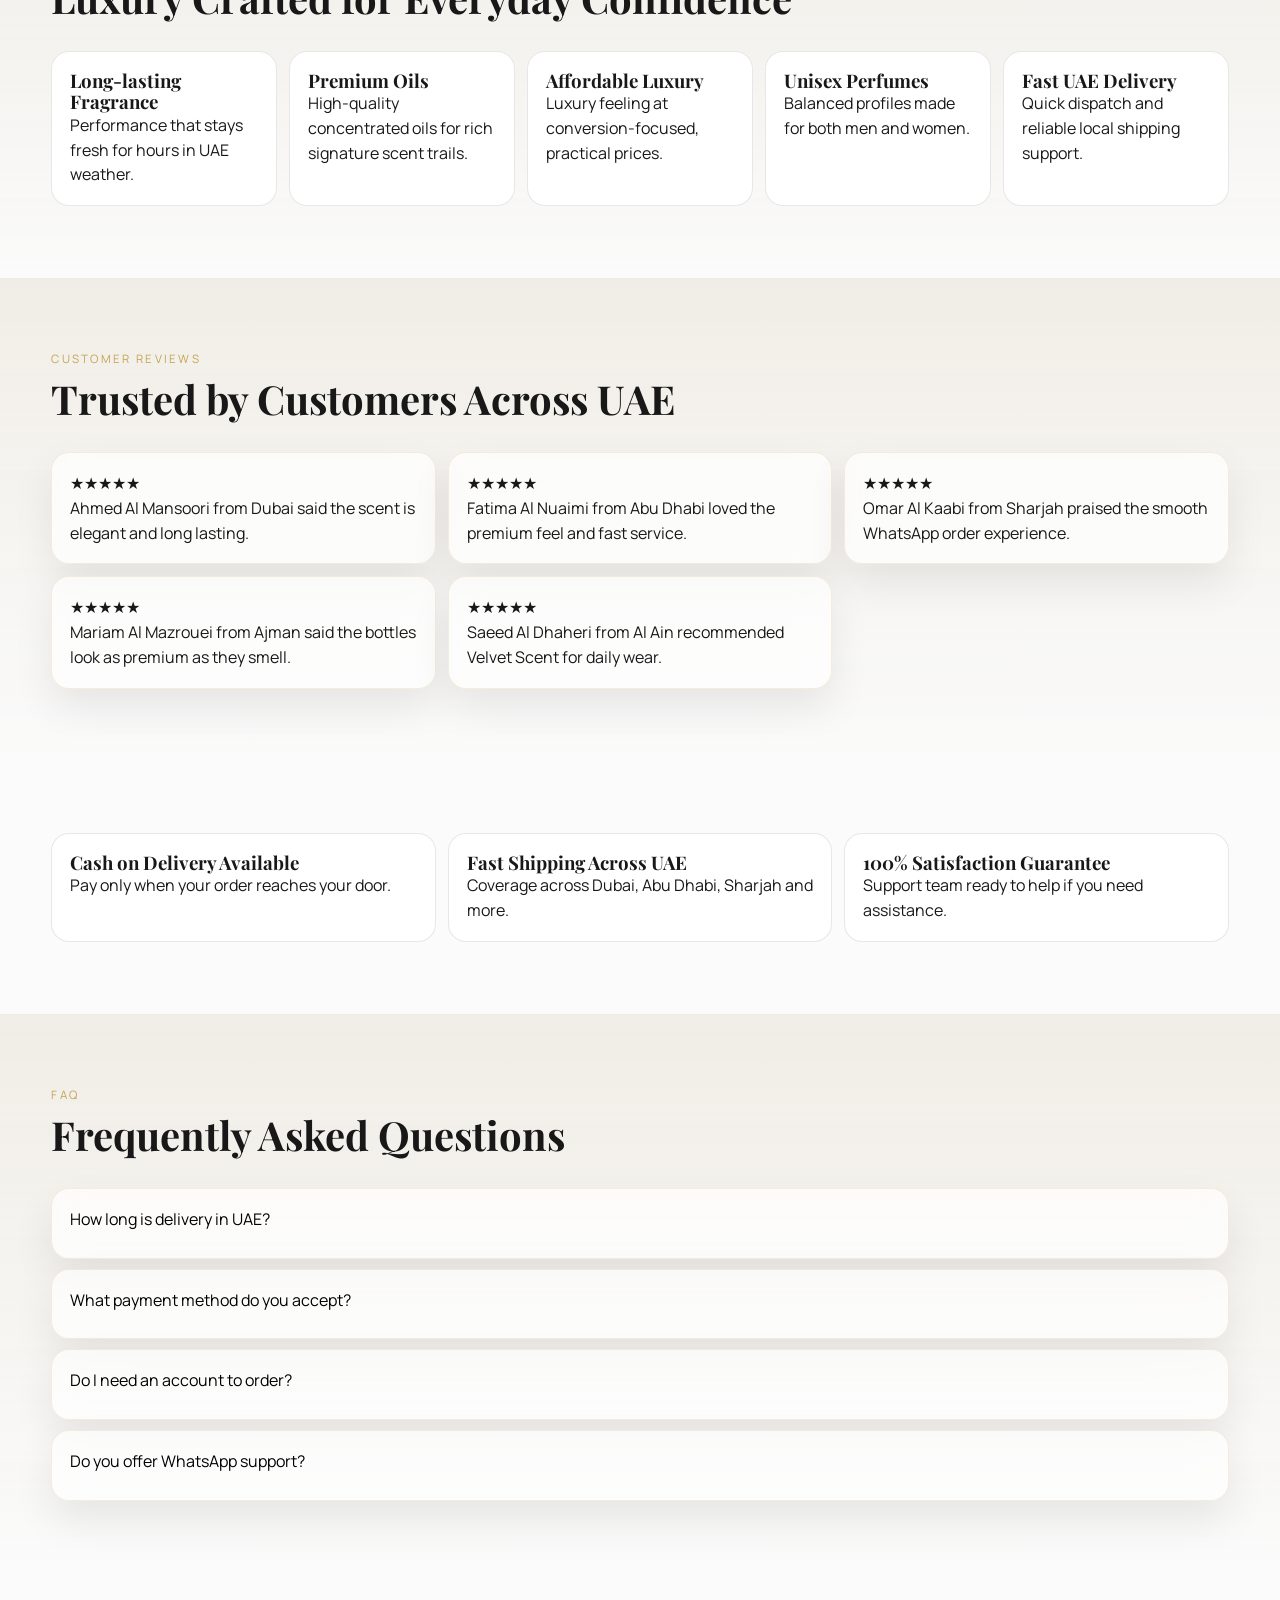
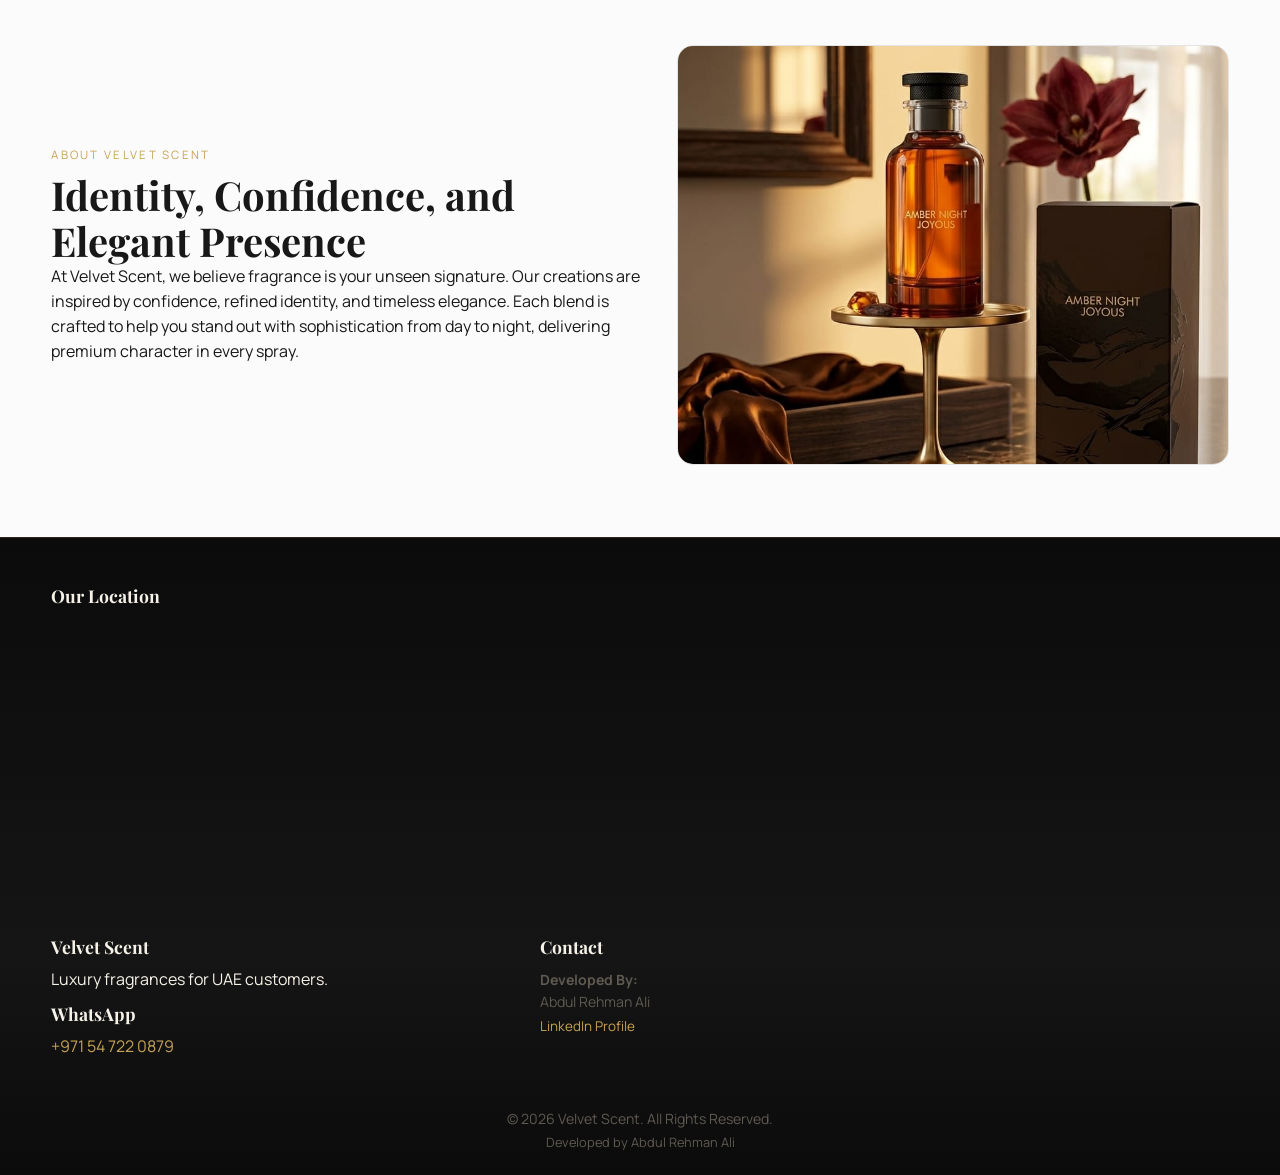
==== commit dde4ca6f: "Enhance cart functionality and improve product image handling; adjust modal and cart drawer styles f" ====
--- a/index.html
+++ b/index.html
@@ -301,10 +301,4 @@
 
     <script src="js/main.js"></script>
 </body>
-</html>
-
-
-
-
-
-
+</html>
--- a/css/style.css
+++ b/css/style.css
@@ -795,6 +795,8 @@
     padding: 18px;
     box-shadow: var(--shadow);
     position: relative;
+    max-height: 92vh;
+    overflow-y: auto;
 }
 
 .modal-content img {
@@ -1111,8 +1113,7 @@
 
 .product-modal img {
     width: 100%;
-    height: 78vh;
-    max-height: 720px;
+    height: min(60vh, 520px);
     object-fit: cover;
     border-radius: 18px;
     margin: 0;
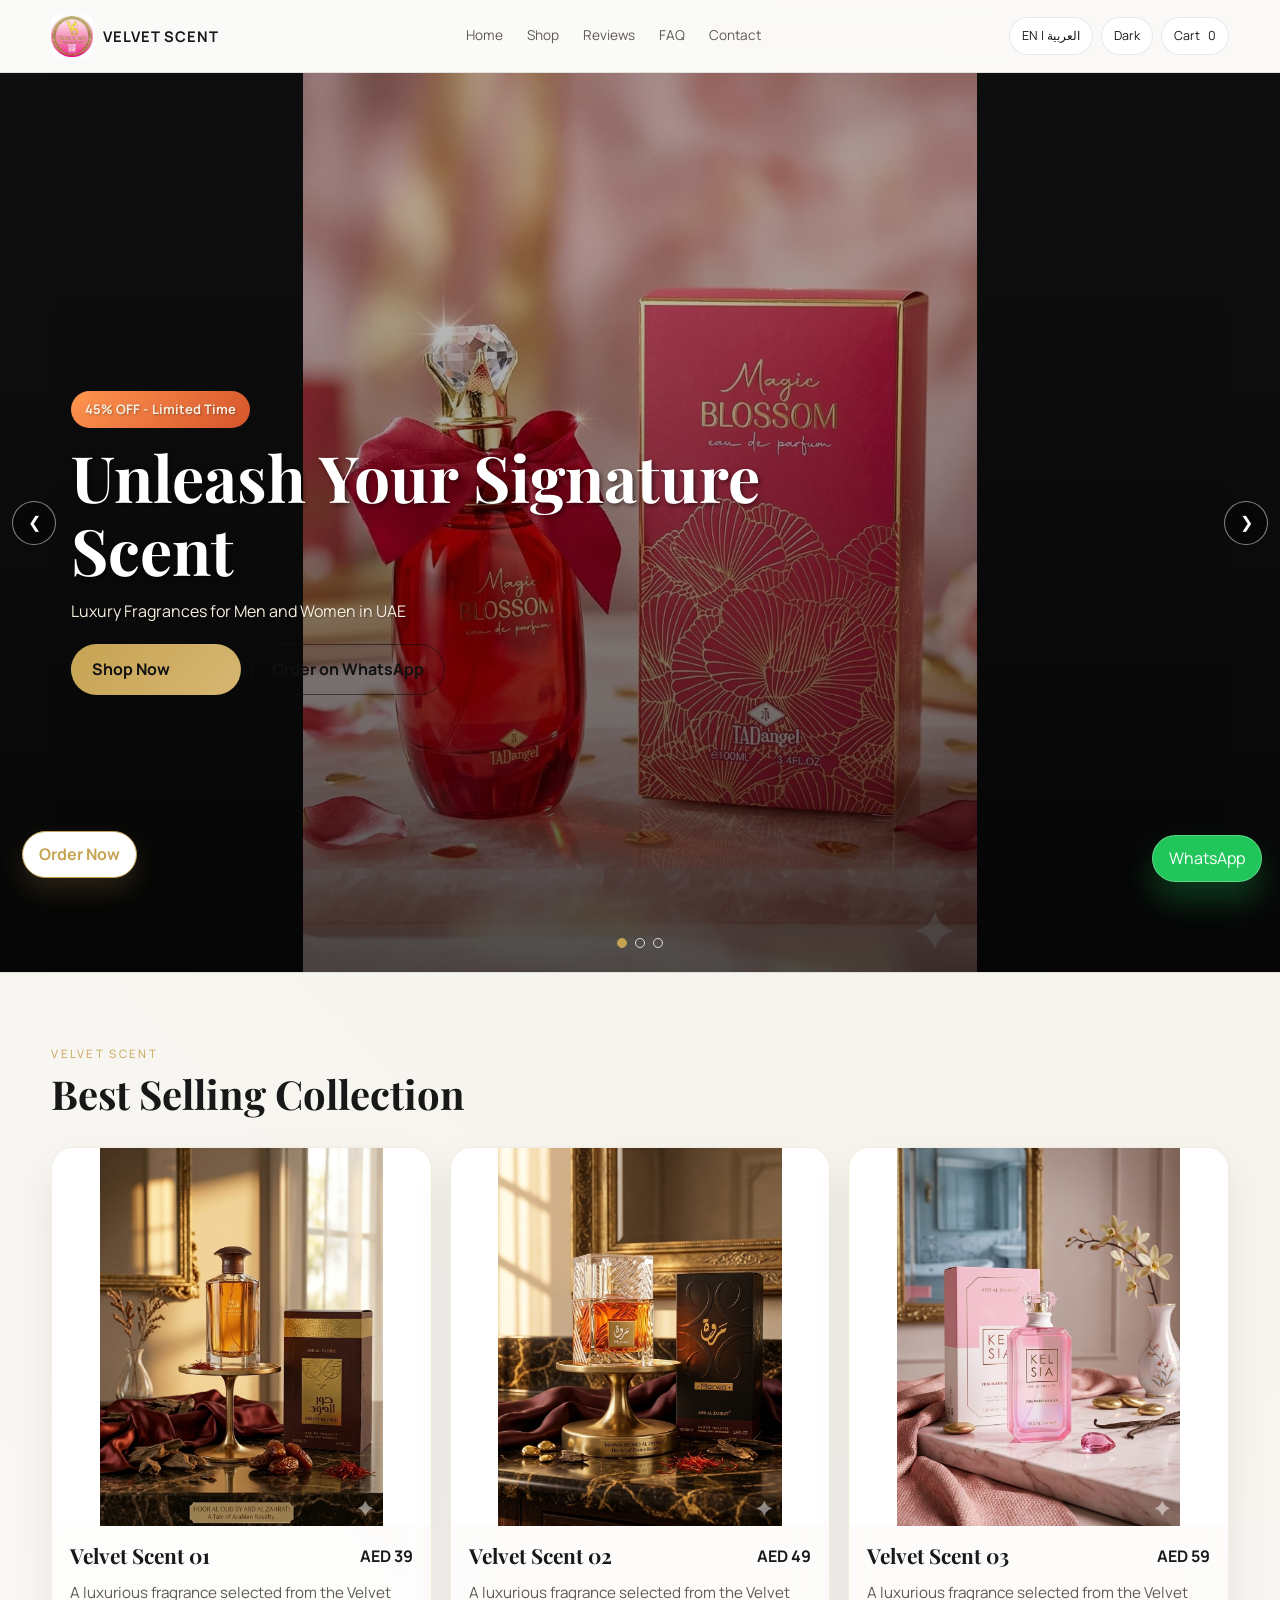
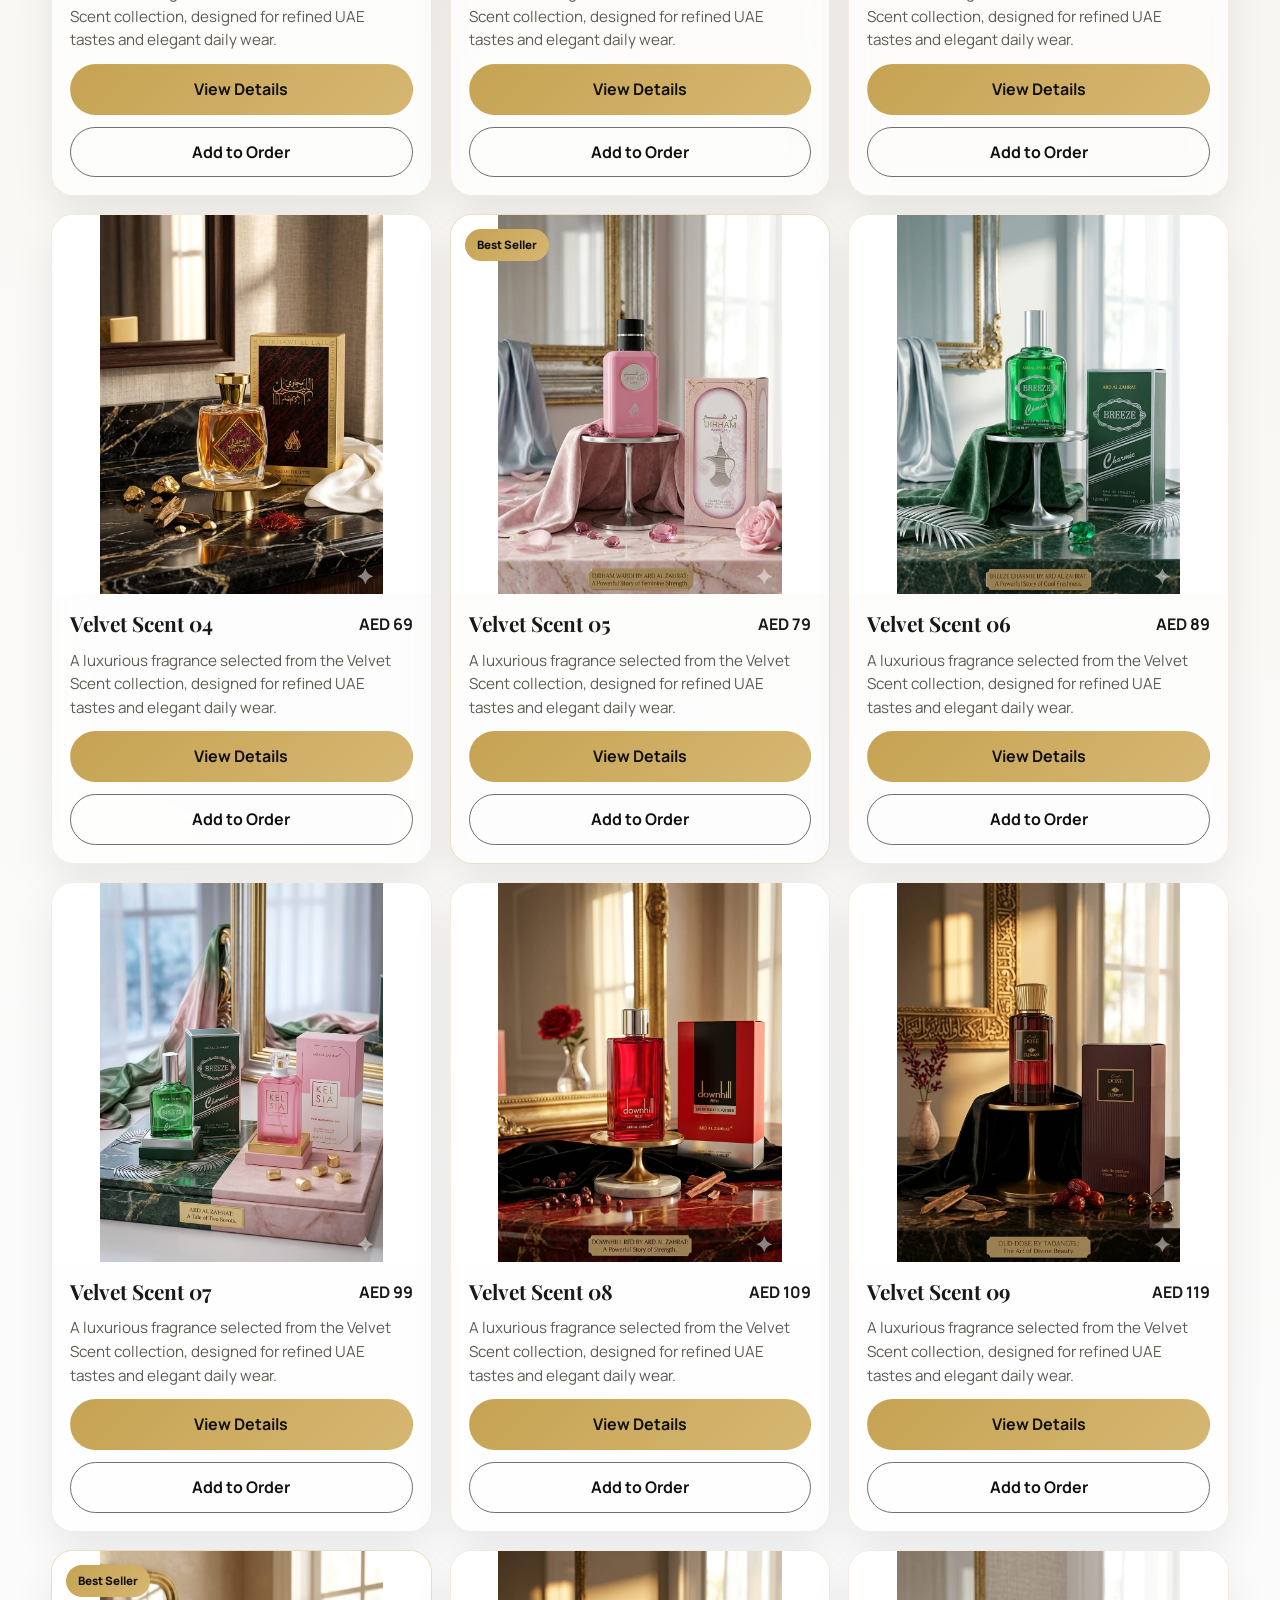
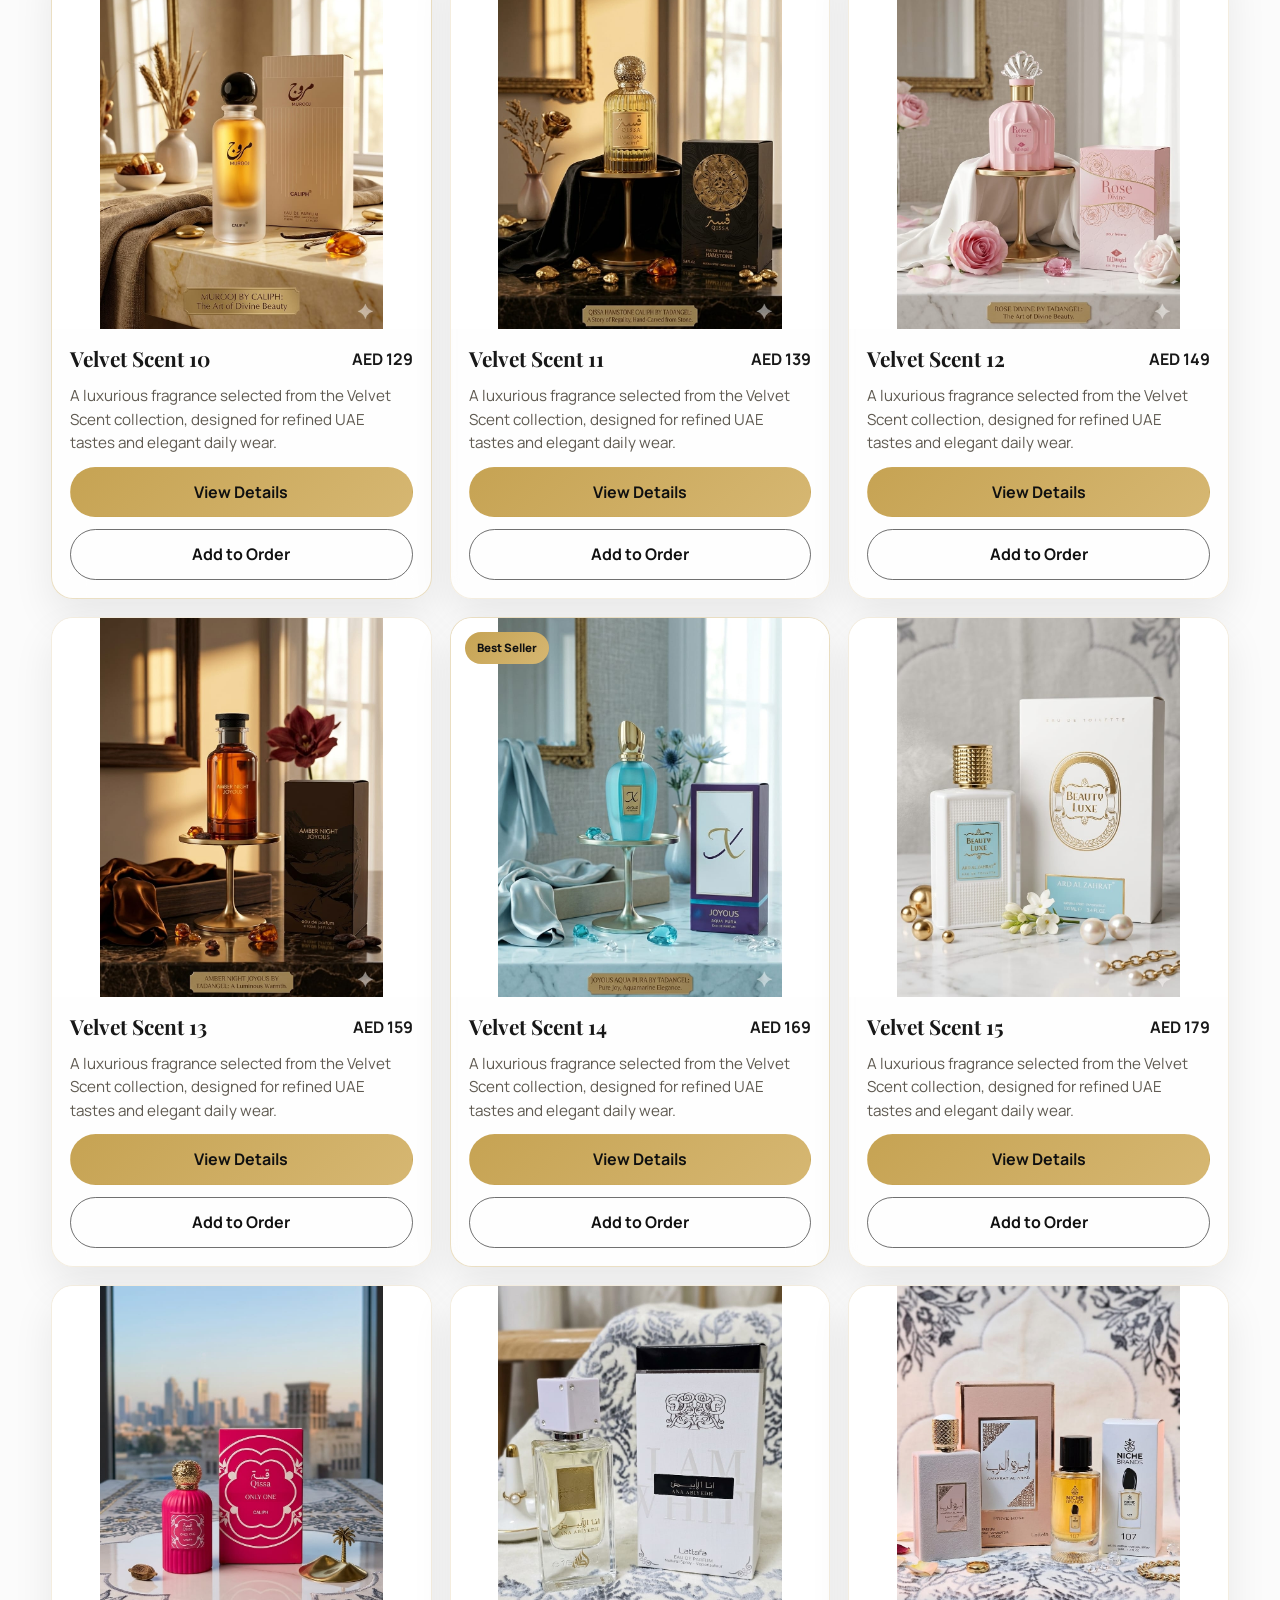
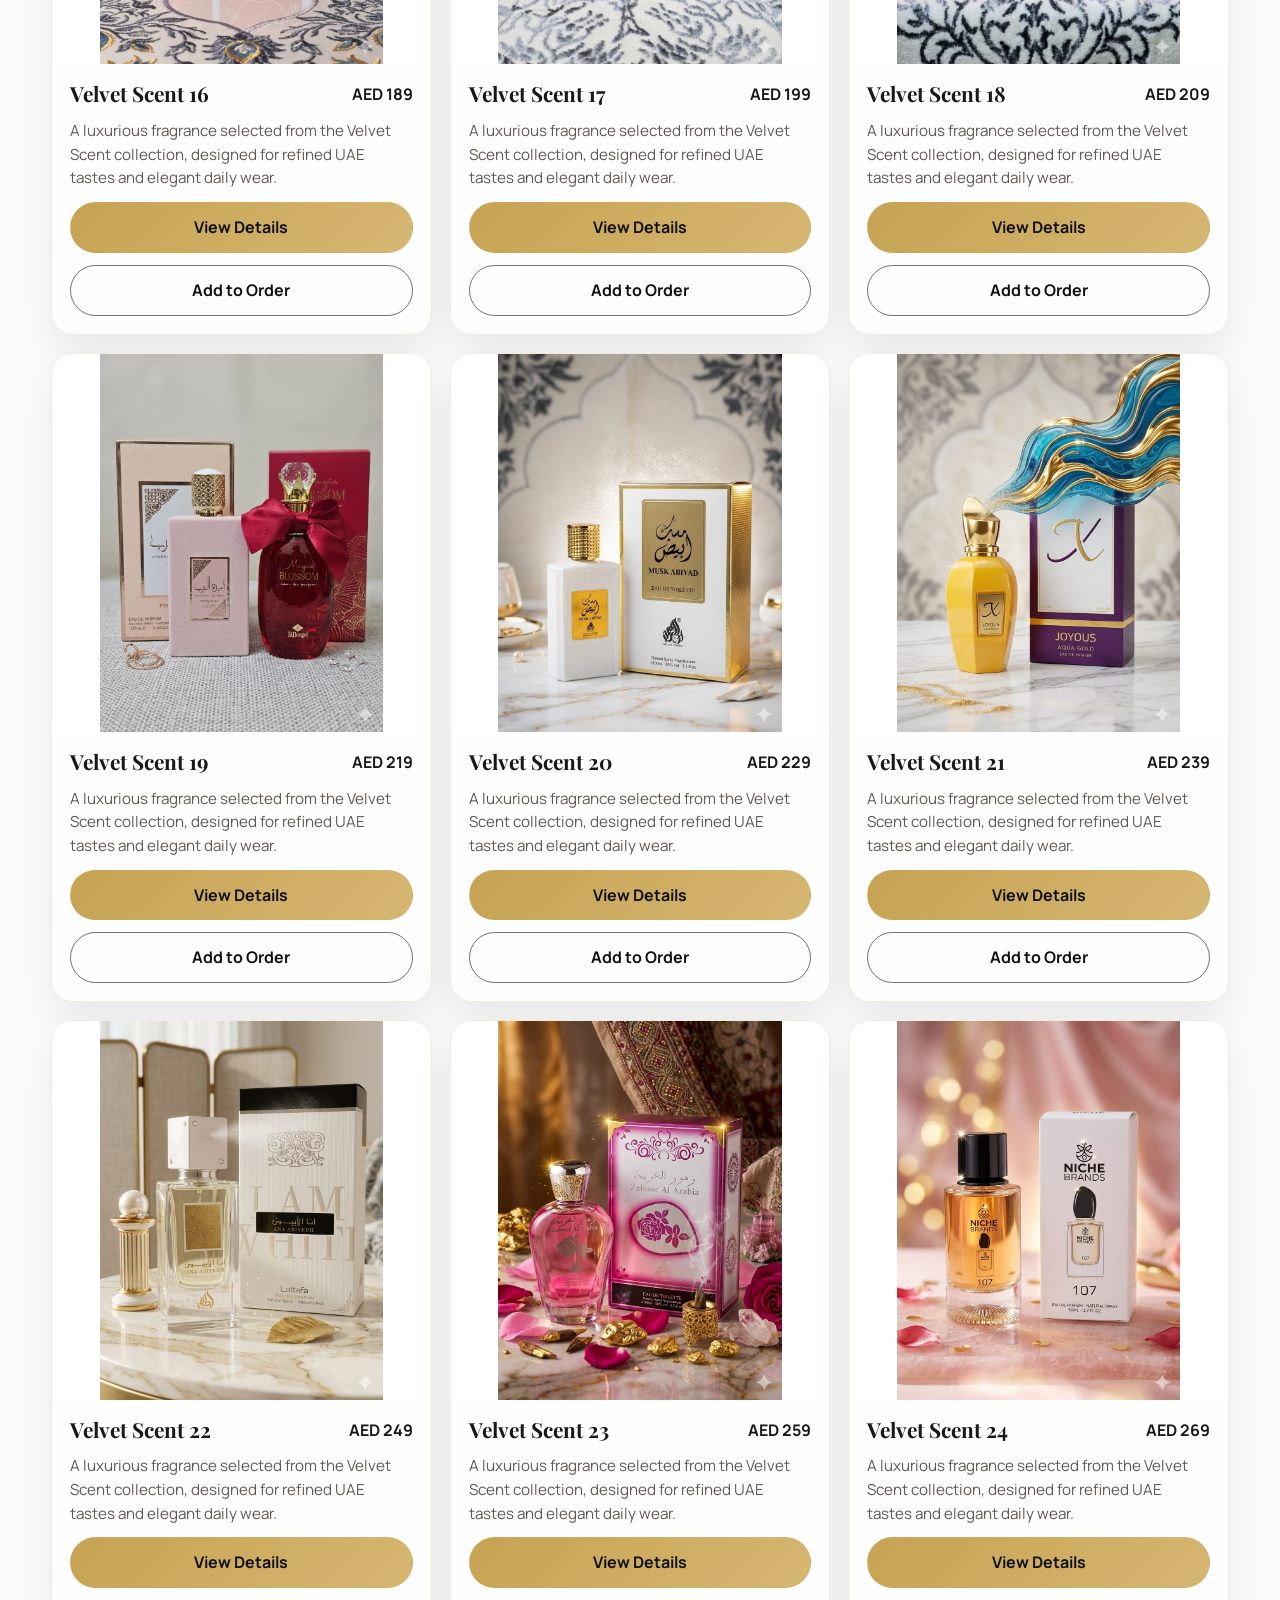
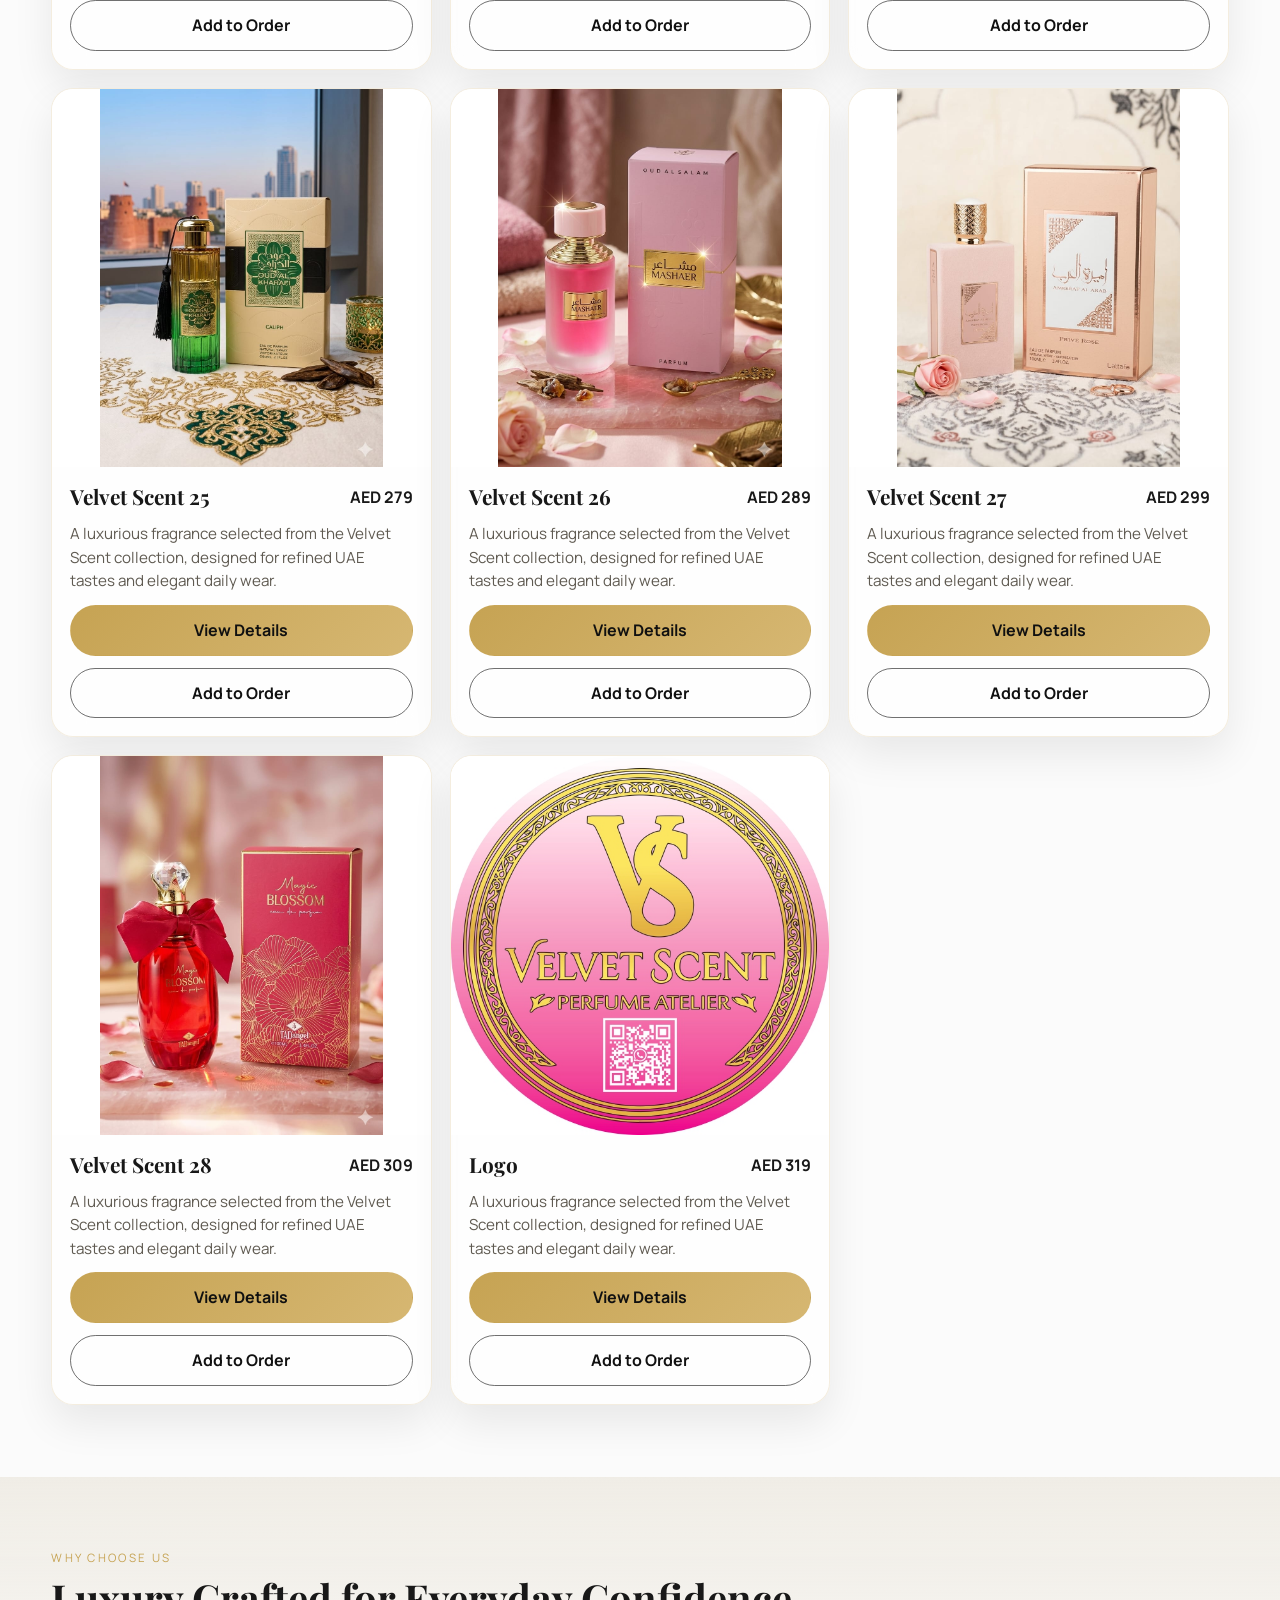
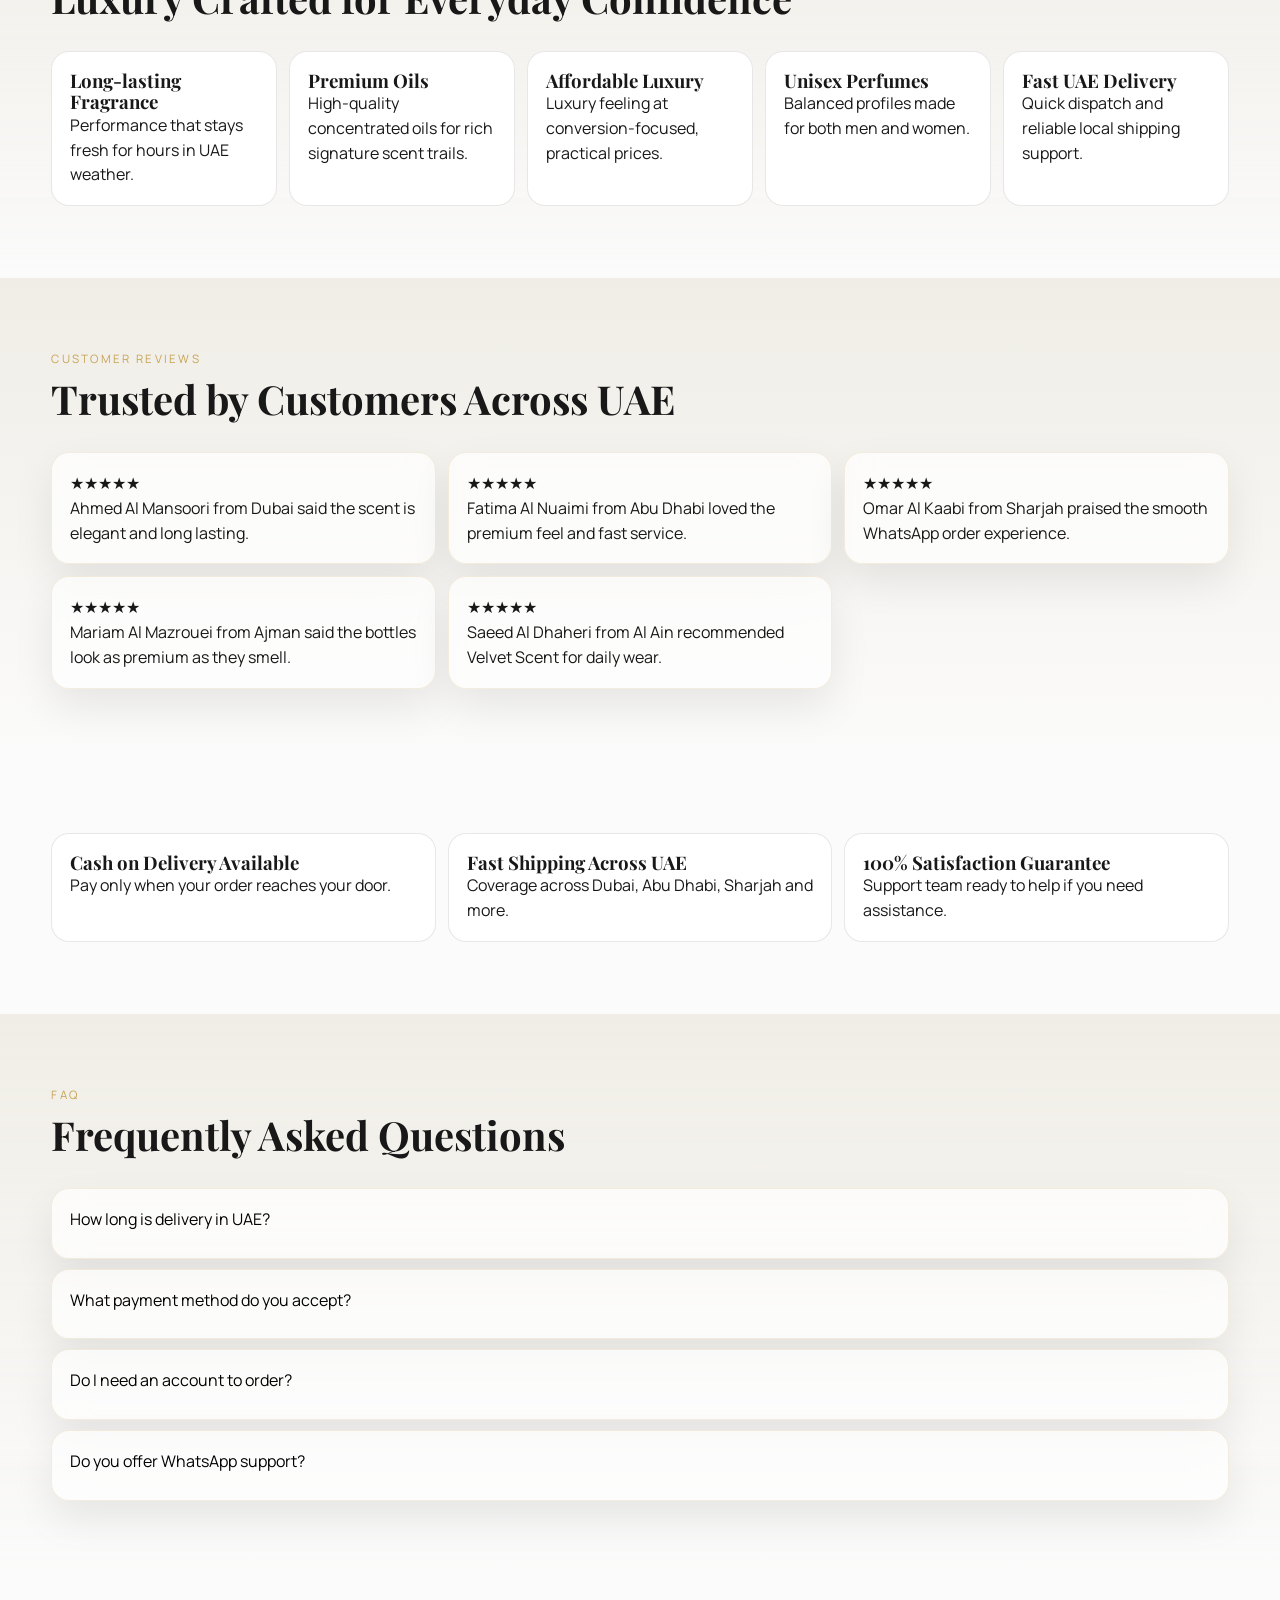
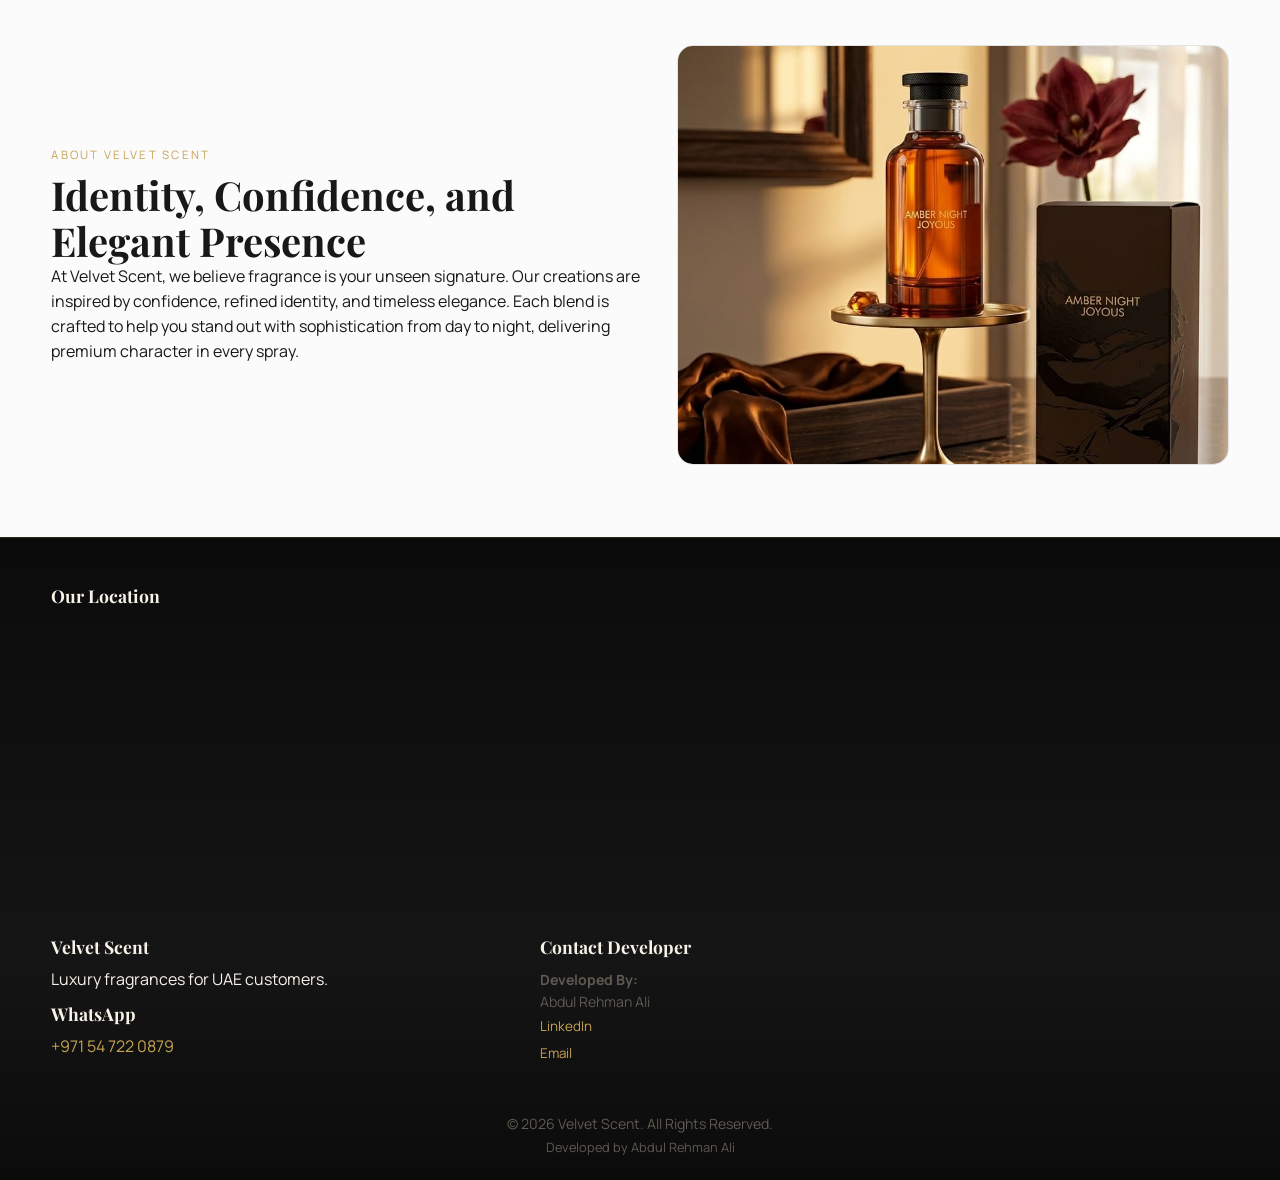
==== commit 866d6f3d: "Update contact section to clarify developer attribution and add email link" ====
--- a/index.html
+++ b/index.html
@@ -193,13 +193,20 @@
             </div>
 
             <div>
-                <h4>Contact</h4>
+                <h4>Contact Developer</h4>
                 <div style="margin-top: 12px;">
                     <p style="font-size: 0.88rem; color: var(--muted);">
                         <strong>Developed By:</strong><br>
                         Abdul Rehman Ali
                     </p>
-                    <a href="https://www.linkedin.com/in/abdul-rehman-ali/" target="_blank" rel="noopener" style="font-size: 0.84rem;">LinkedIn Profile</a>
+                    <a href="https://www.linkedin.com/in/abdul-rehman-ali/" target="_blank" rel="noopener" style="font-size: 0.84rem;">LinkedIn</a>
+                </div>
+                <div style="margin-top: 2px;">
+                    <!-- <p style="font-size: 0.88rem; color: var(--muted);">
+                        <strong>Developed By:</strong><br>
+                        Abdul Rehman Ali
+                    </p> -->
+                    <a href="mailto:abdulrehman.tp.786@gmail.com" target="_blank" rel="noopener" style="font-size: 0.84rem;">Email</a>
                 </div>
             </div>
         </div>
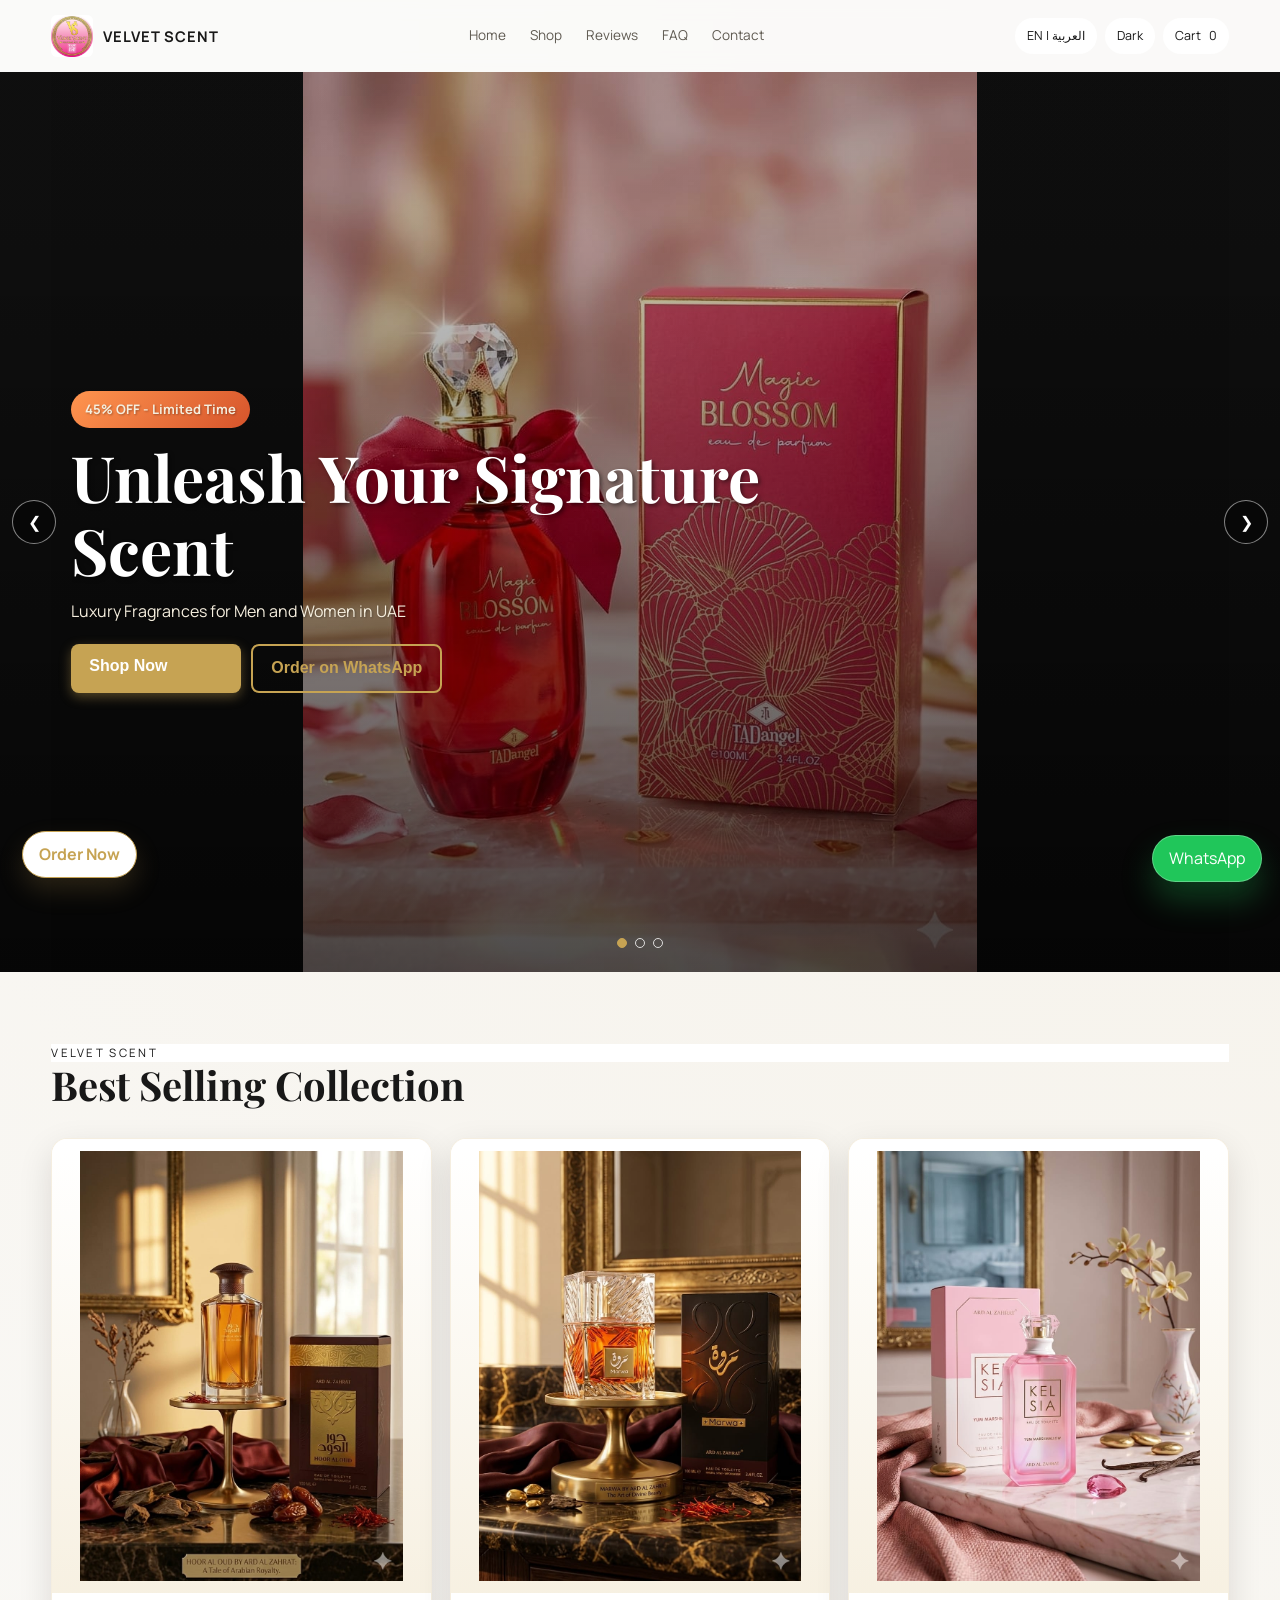
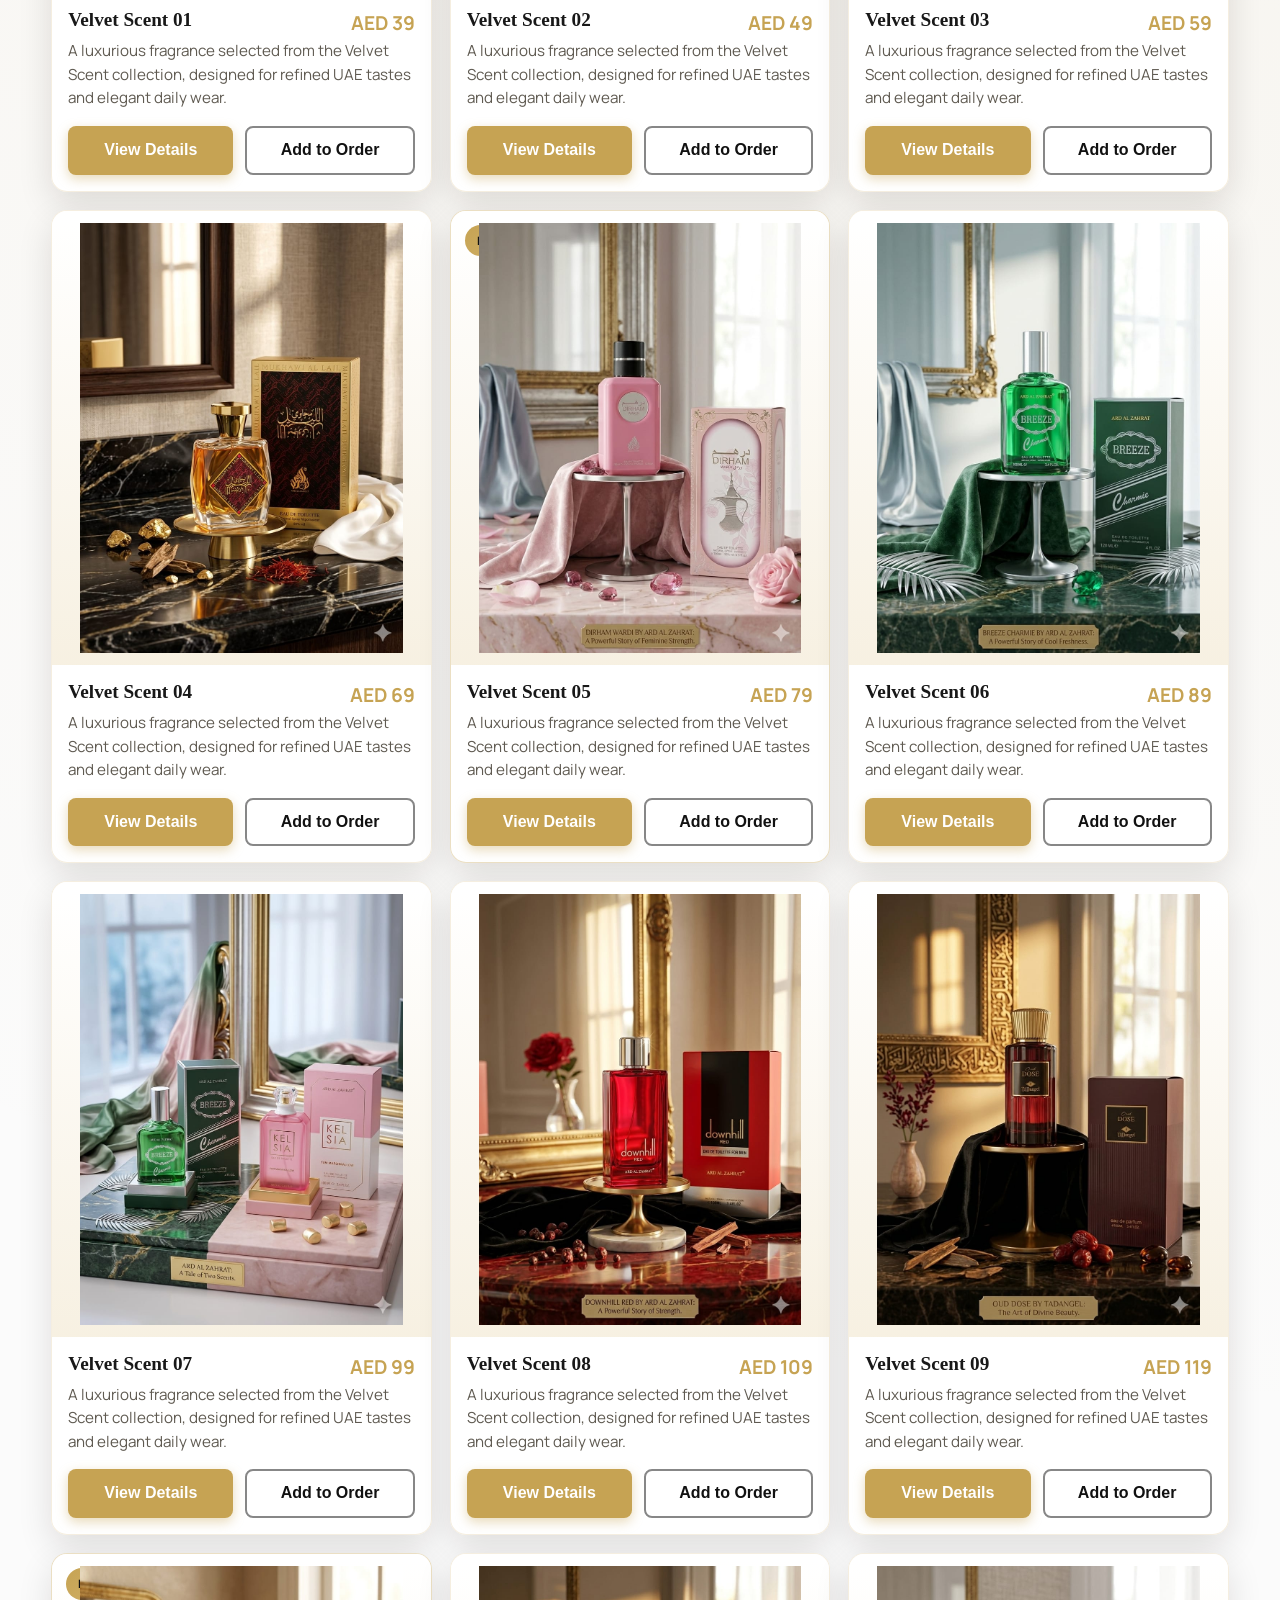
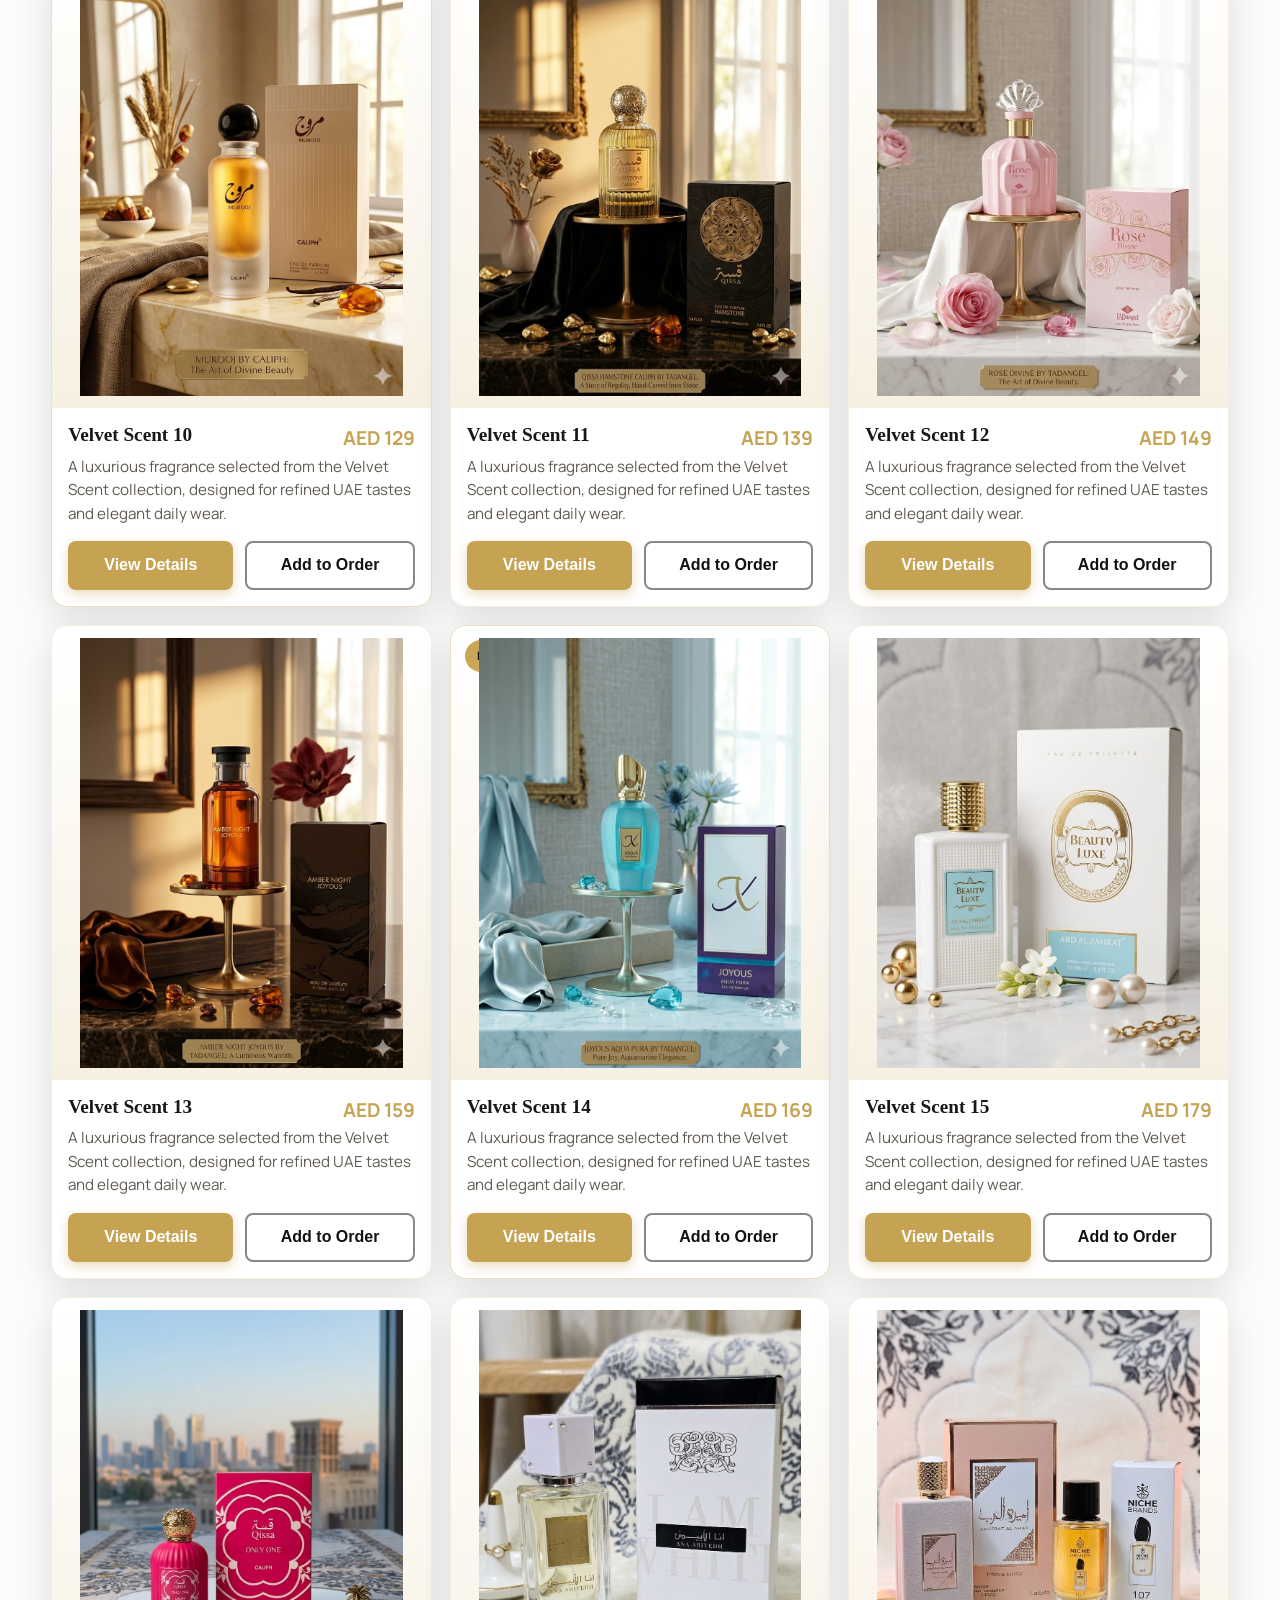
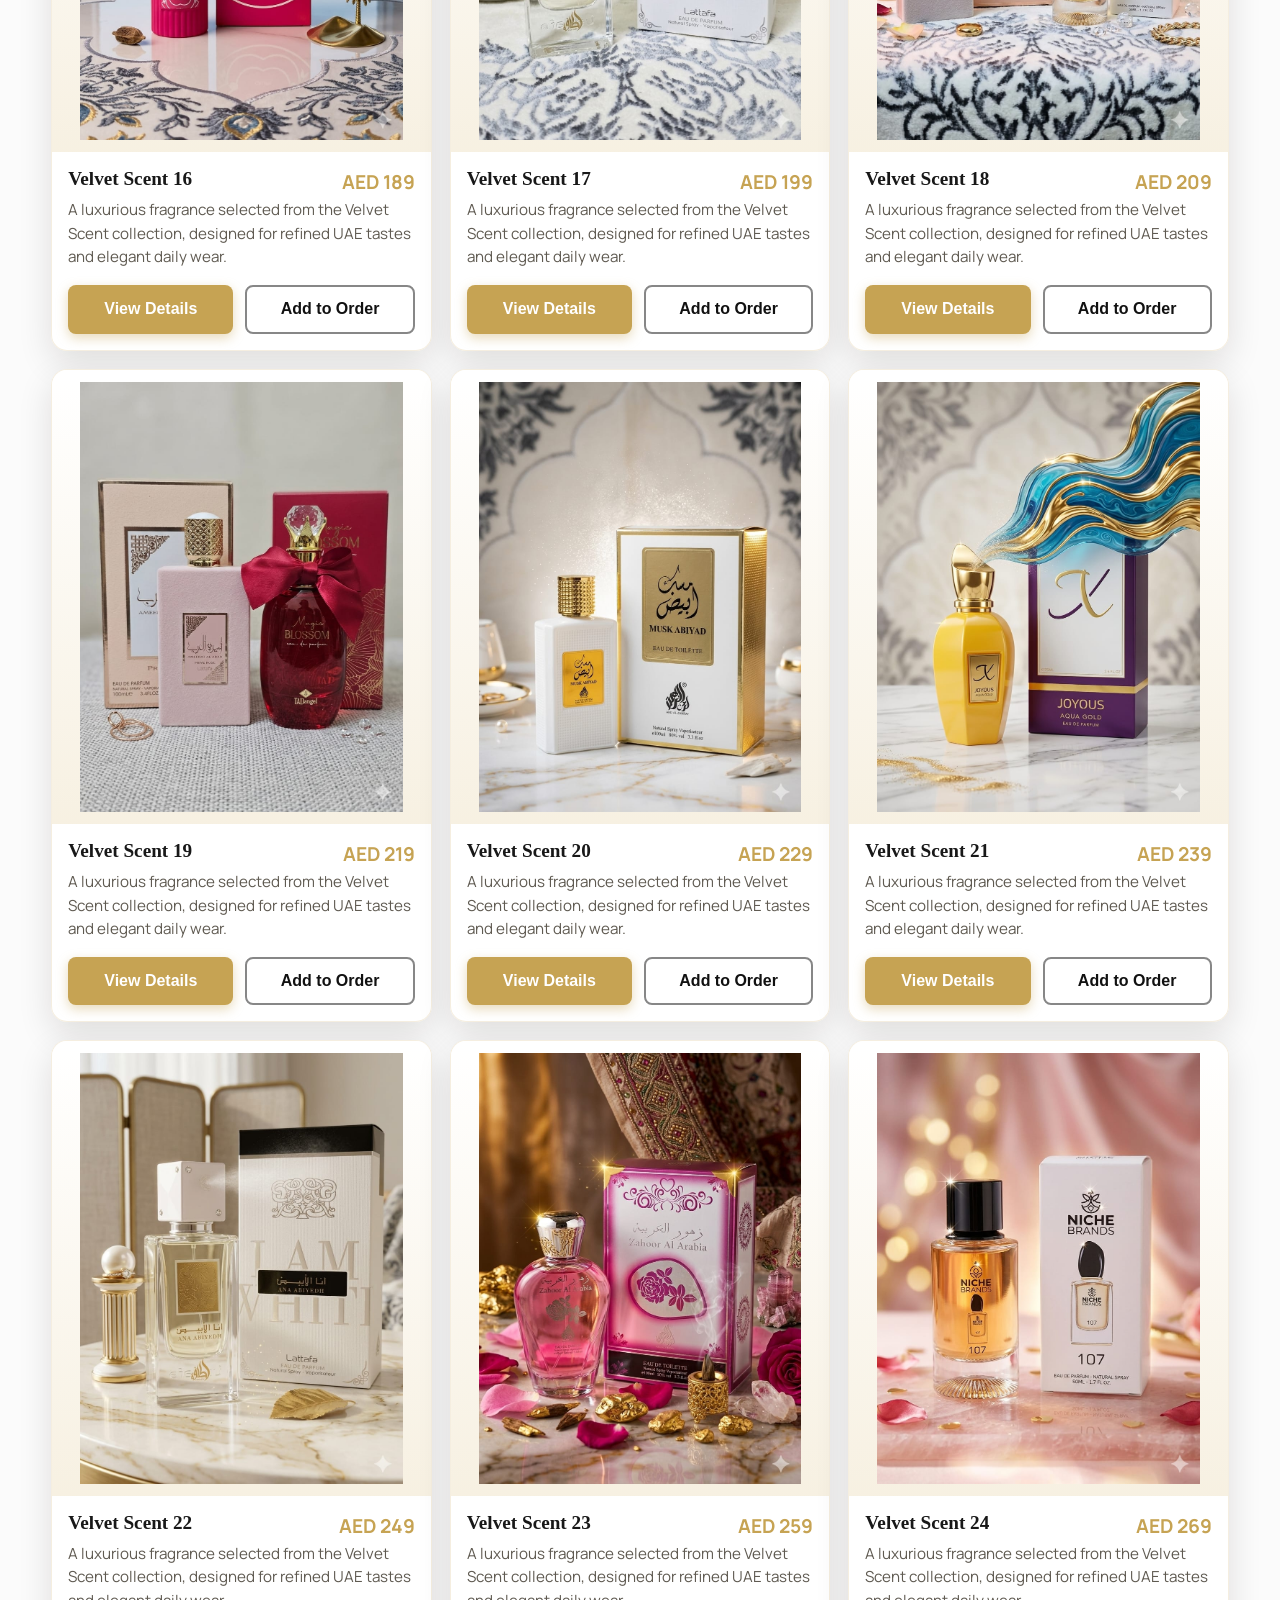
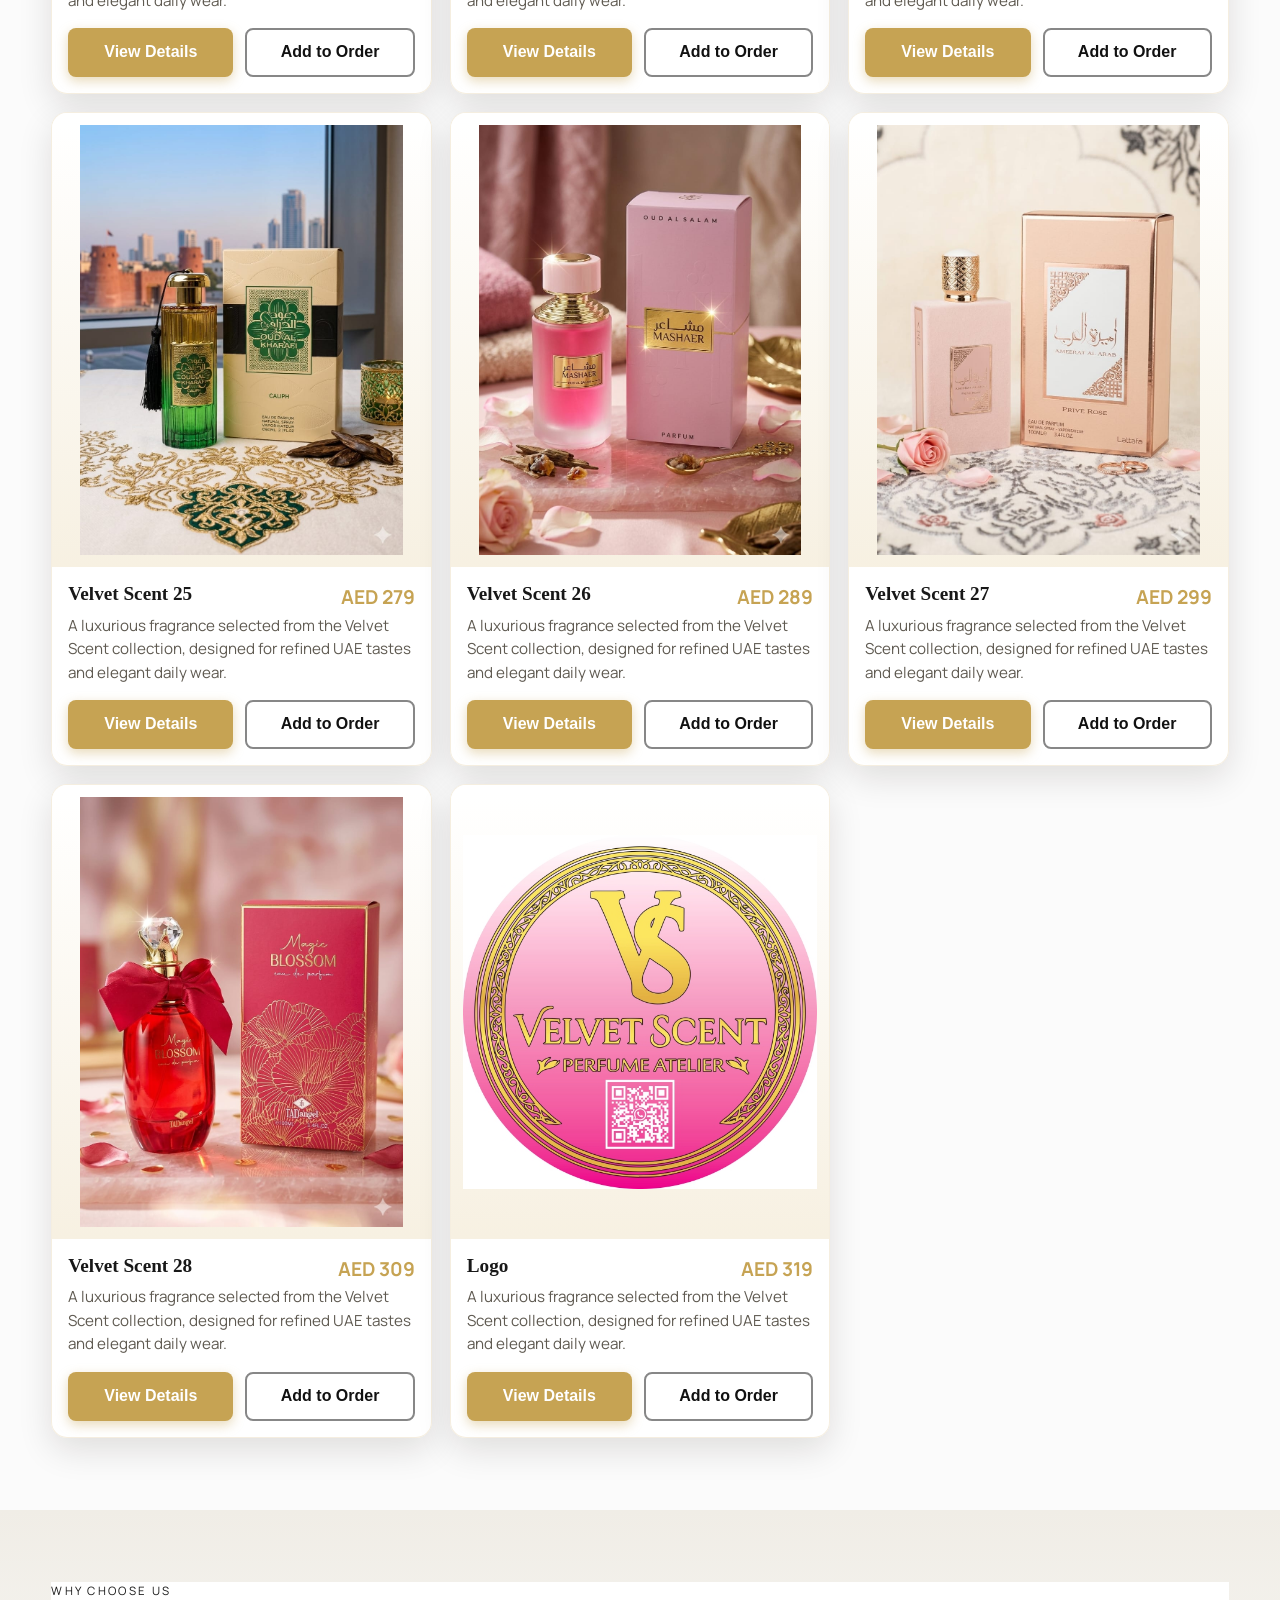
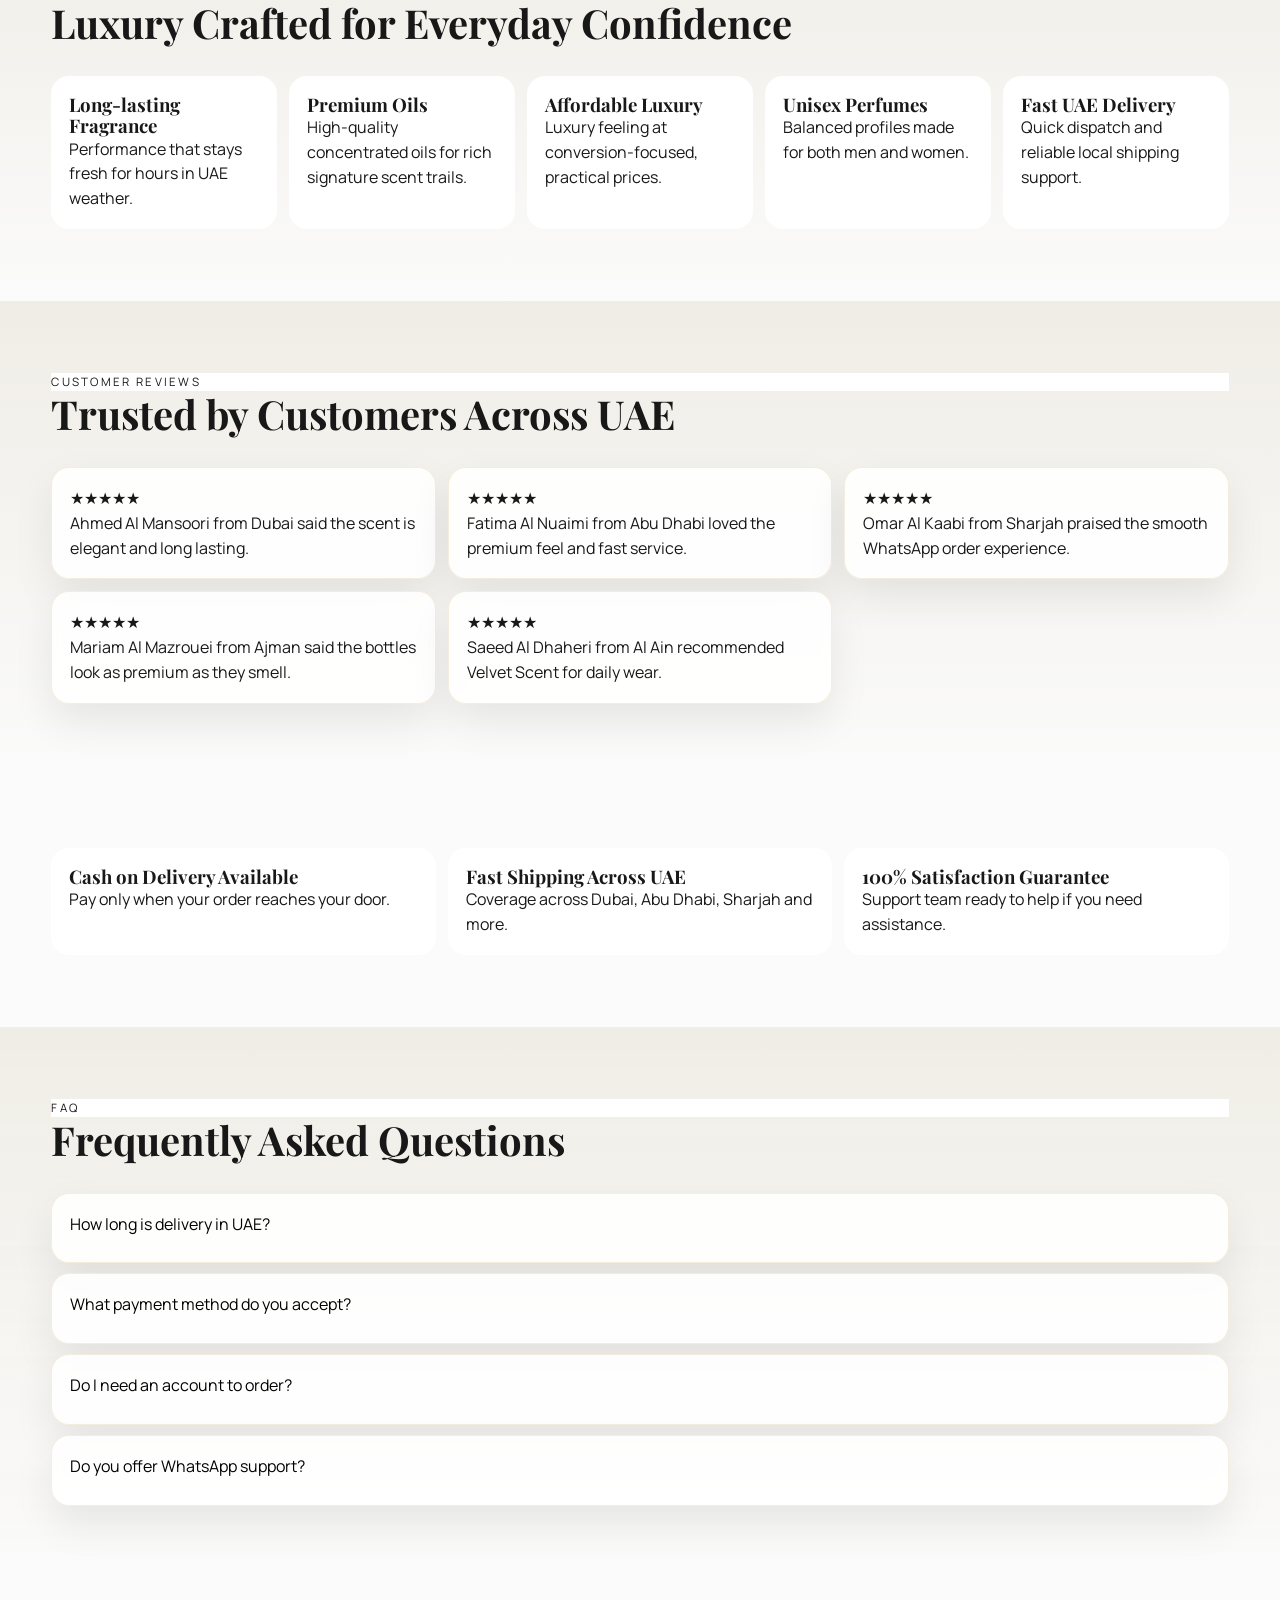
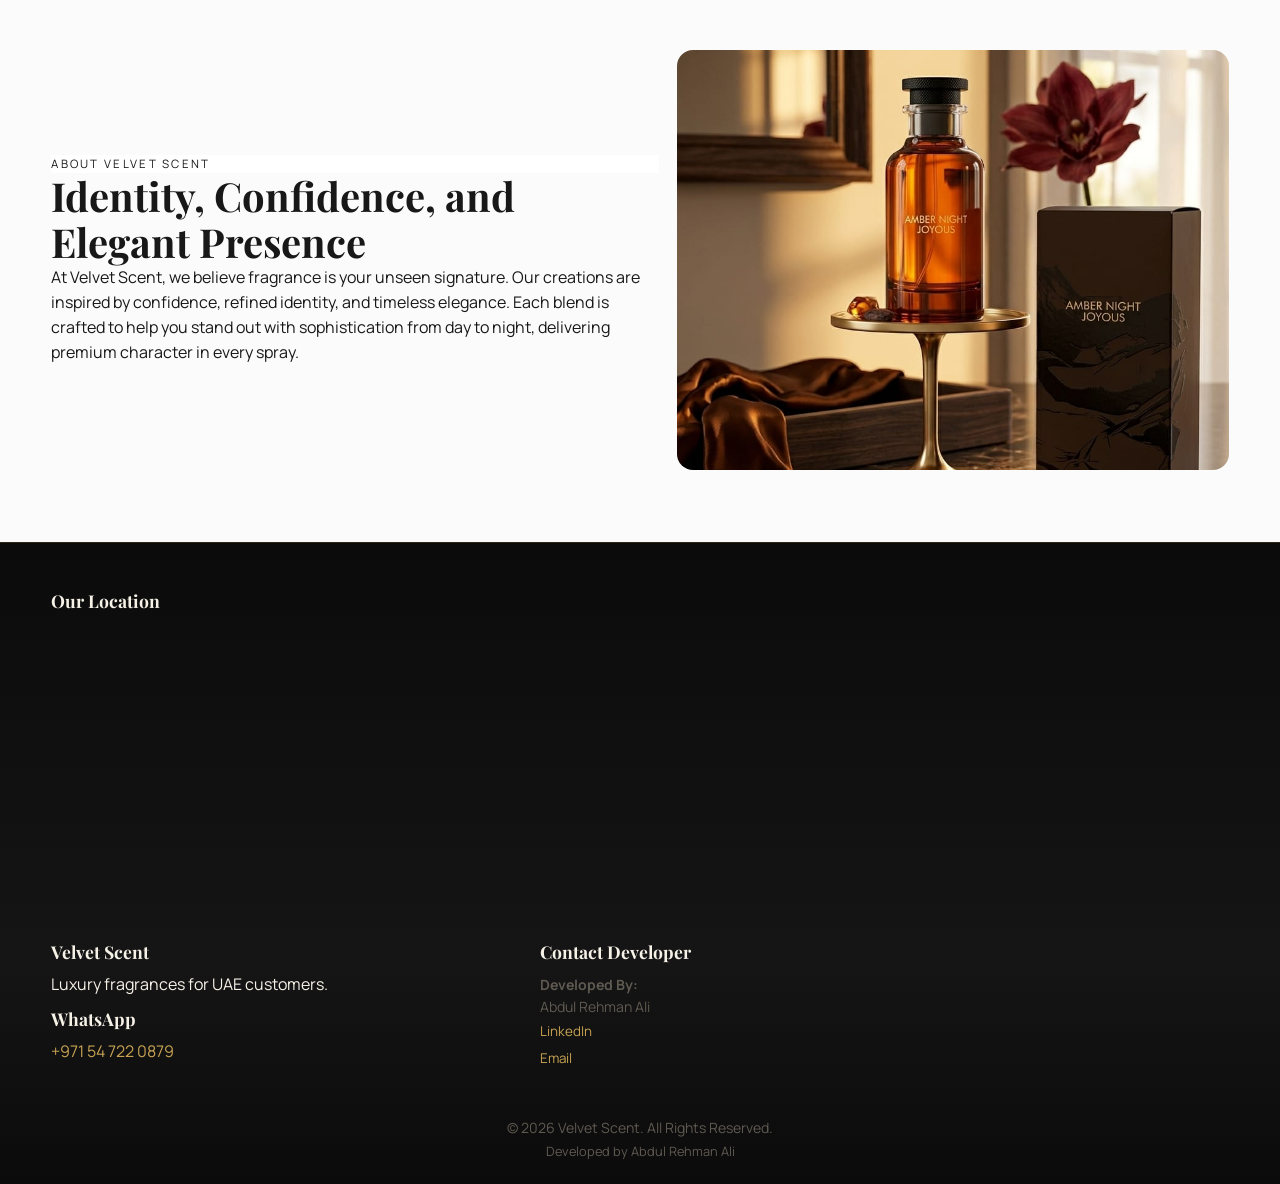
==== commit d553f2cf: "Add the website logo in tab" ====
--- a/index.html
+++ b/index.html
@@ -7,6 +7,7 @@
     <meta name="description" content="Velvet Scent offers luxury perfumes in UAE with fast delivery and cash on delivery. Shop premium fragrances and order instantly on WhatsApp.">
     <meta name="keywords" content="Velvet Scent, UAE perfume, luxury fragrance, WhatsApp order, cash on delivery, Dubai perfumes">
     <meta name="author" content="Velvet Scent">
+    <link rel="icon" href="images/logo.jpg" type="image/jpg">
     <link rel="preconnect" href="https://fonts.googleapis.com">
     <link rel="preconnect" href="https://fonts.gstatic.com" crossorigin>
     <link rel="preload" as="image" href="images/28.jpeg">
--- a/css/style.css
+++ b/css/style.css
@@ -11,14 +11,13 @@
     --muted: #5f5a51;
     --gold: #c6a353;
     --gold-strong: #9f7f38;
-    --line: rgba(24, 24, 24, 0.1);
     --shadow: 0 12px 34px rgba(23, 17, 5, 0.12);
-    --hero-overlay: linear-gradient(180deg, rgba(0, 0, 0, 0.15) 15%, rgba(0, 0, 0, 0.64) 100%);
+    --hero-overlay: linear-gradient(180deg, rgba(0,0,0,0.15) 15%, rgba(0,0,0,0.64) 100%);
 }
 
 body[data-theme="dark"] {
     --bg: #0b0b0b;
-    --bg-alt: #111111;
+    --bg-alt: #111111;  
     --surface: #161616;
     --text: #f6f6f6;
     --muted: #bdb7ab;
@@ -78,6 +77,10 @@
     padding: 72px 0;
 }
 
+.cart-row__info strong,
+.cart-row__actions strong {
+    color: var(--text);
+}
 .section-alt {
     background: linear-gradient(180deg, var(--bg-alt), transparent);
 }
@@ -91,7 +94,8 @@
     text-transform: uppercase;
     letter-spacing: 0.2em;
     font-size: 0.72rem;
-    margin-bottom: 8px;
+    background: color-mix(in srgb, var(--surface) 88%, var(--bg) 12%);
+    color: var(--text);
 }
 
 h1,
@@ -107,36 +111,36 @@
 }
 
 .btn {
-    border: 1px solid transparent;
-    padding: 12px 20px;
-    border-radius: 999px;
-    font-weight: 700;
+    padding: 10px 18px;
+    font-weight: 600;
+    border-radius: 8px;
     cursor: pointer;
-    transition: transform 0.22s ease, background 0.22s ease, color 0.22s ease, border-color 0.22s ease;
-}
-
-.btn:hover {
-    transform: translateY(-1px);
+    transition: all 0.3s ease;
+    border: none;
+    font-family: 'Arial', sans-serif;
 }
 
 .btn-gold {
-    background: linear-gradient(135deg, var(--gold), #d6b772);
-    color: #101010;
+    background: var(--gold);
+    color: #fff;
+    box-shadow: 0 4px 12px rgba(198, 163, 83, 0.4);
 }
 
 .btn-gold:hover {
-    background: linear-gradient(135deg, #d8b86f, var(--gold-strong));
+    background: var(--gold-strong);
+    box-shadow: 0 6px 16px rgba(198, 163, 83, 0.5);
 }
 
 .btn-outline {
     background: transparent;
+    border: 2px solid var(--gold);
+    color: var(--gold);
+}
+
+.btn-outline:hover {
+    background: var(--gold);
     color: #fff;
-    border-color: rgba(255, 255, 255, 0.76);
-}
-
-body[data-theme="light"] .btn-outline {
-    color: #111;
-    border-color: rgba(17, 17, 17, 0.6);
+    border-color: var(--gold-strong);
 }
 
 .icon-btn {
@@ -402,64 +406,56 @@
 
 .product-card {
     background: var(--surface);
-    border: 1px solid var(--line);
     border-radius: 16px;
     overflow: hidden;
     box-shadow: var(--shadow);
-    display: grid;
-    grid-template-rows: auto 1fr;
+    transition: transform 0.3s ease, box-shadow 0.3s ease;
     cursor: pointer;
-    transition: transform 0.3s ease, box-shadow 0.3s ease, border-color 0.3s ease;
 }
 
 .product-card:hover {
     transform: translateY(-4px);
-    box-shadow: 0 16px 48px rgba(198, 163, 83, 0.15);
-    border-color: var(--gold);
-}
-
-.product-card img {
+    box-shadow: 0 20px 40px rgba(23, 17, 5, 0.2);
+}
+
+.product-image {
+    position: relative;
     width: 100%;
-    aspect-ratio: 1 / 1;
+    aspect-ratio: 1/1.2;
+    overflow: hidden;
+}
+
+.product-image img {
+    width: 100%;
+    height: 100%;
     object-fit: cover;
-    transition: transform 0.3s ease;
-}
-
-.product-card:hover img {
+    transition: transform 0.5s ease;
+}
+
+.product-card:hover .product-image img {
     transform: scale(1.05);
 }
 
-.product-body {
-    padding: 18px;
-    display: grid;
-    gap: 10px;
-}
-
-.product-body h3 {
-    font-size: 1.26rem;
-    line-height: 1.3;
-}
-
-.price-line {
-    color: var(--gold);
-    font-weight: 700;
-    font-size: 1.18rem;
-}
-
-.stars {
-    color: #f7c95b;
-    letter-spacing: 0.06em;
+.product-info {
+    padding: 16px;
+}
+
+.product-name {
+    font-family: 'Georgia', serif;
+    font-size: 1.2rem;
+    color: var(--text);
+    margin: 0 0 8px;
+}
+
+.product-description {
+    font-size: 0.95rem;
+    color: var(--muted);
+    margin: 0 0 16px;
 }
 
 .product-actions {
-    margin-top: 12px;
-    display: grid;
-    grid-template-columns: 1fr;
-    gap: 8px;
-}
-
-.product-actions .btn {
-    width: 100%;
+    display: flex;
+    gap: 12px;
 }
 /* END: Products */
 /* END: Products */
@@ -697,17 +693,23 @@
     transition: transform 0.28s ease;
     display: grid;
     grid-template-rows: auto 1fr auto;
+    visibility: visible;
 }
 
 body.rtl .cart-drawer {
-    right: auto;
-    left: 0;
-    border-left: 0;
-    border-right: 1px solid var(--line);
-    transform: translateX(-110%);
+    right: 0;
+    left: auto;
+    border-left: 1px solid var(--line);
+    border-right: 0;
+    transform: translateX(110%);
+    visibility: visible;
 }
 
 .cart-drawer.open {
+    transform: translateX(0);
+}
+
+body.rtl .cart-drawer.open {
     transform: translateX(0);
 }
 
@@ -788,11 +790,11 @@
 }
 
 .modal-content {
-    width: min(520px, 96vw);
+    width: min(900px, 96vw);
     background: var(--surface);
     border: 1px solid var(--line);
     border-radius: 16px;
-    padding: 18px;
+    padding: 24px;
     box-shadow: var(--shadow);
     position: relative;
     max-height: 92vh;
@@ -1014,48 +1016,100 @@
     display: grid;
     grid-template-columns: 1fr;
     gap: 18px;
+    position: relative;
+    z-index: 1;
 }
 
 .glass-card {
-    background: rgba(255, 255, 255, 0.7);
-    backdrop-filter: blur(16px);
+    background: rgba(255, 255, 255, 0.88);
+    backdrop-filter: blur(6px);
     border: 1px solid rgba(198, 163, 83, 0.18);
     box-shadow: 0 18px 40px rgba(17, 14, 7, 0.08);
 }
 
 body[data-theme="dark"] .glass-card {
-    background: rgba(22, 22, 22, 0.72);
+    background: rgba(22, 22, 22, 0.88);
     border-color: rgba(198, 163, 83, 0.18);
 }
 
+.product-card.glass-card {
+    background: rgba(255, 255, 255, 0.96);
+}
+
+body[data-theme="dark"] .product-card.glass-card {
+    background: rgba(18, 18, 18, 0.96);
+}
+
+body[data-theme="dark"] .product-image {
+    background: #111;
+}
+
+body[data-theme="dark"] .product-name,
+body[data-theme="dark"] .product-price,
+body[data-theme="dark"] .product-description {
+    color: #f5f2ea;
+}
+
 .product-card {
-    border-radius: 22px;
+    background: rgba(255, 255, 255, 0.96);
+    border-radius: 16px;
     overflow: hidden;
-    transition: transform 0.28s ease, box-shadow 0.28s ease;
+    box-shadow: var(--shadow);
+    transition: transform 0.3s ease, box-shadow 0.3s ease;
     cursor: pointer;
 }
 
 .product-card:hover {
-    transform: translateY(-6px);
-    box-shadow: 0 24px 48px rgba(198, 163, 83, 0.12);
-}
-
-.product-media {
+    transform: translateY(-4px);
+    box-shadow: 0 20px 40px rgba(23, 17, 5, 0.2);
+}
+
+body[data-theme="dark"] .product-card {
+    background: rgba(18, 18, 18, 0.96);
+}
+
+.product-image {
     position: relative;
-    aspect-ratio: 1 / 1;
+    width: 100%;
+    aspect-ratio: 1/1.2;
     overflow: hidden;
-}
-
-.product-media img {
+    background: linear-gradient(180deg, rgba(255, 255, 255, 0.95), rgba(246, 239, 223, 0.92));
+}
+
+.product-card[dir="rtl"] .product-header {
+    flex-direction: row-reverse;
+}
+
+.product-card[dir="rtl"] .product-info {
+    text-align: right;
+}
+
+.product-card[dir="rtl"] .product-actions {
+    flex-direction: row-reverse;
+}
+
+.product-card[dir="rtl"] .product-badge {
+    left: auto;
+    right: 14px;
+}
+
+.product-image img {
     width: 100%;
     height: 100%;
     object-fit: contain;
     object-position: center;
-    background: #fff;
+    padding: 12px;
+    background: transparent;
     transition: transform 0.45s ease;
-}
-
-.product-card:hover .product-media img {
+    z-index: 1;
+    position: relative;
+}
+
+body[data-theme="dark"] .product-image img {
+    padding: 14px;
+}
+
+.product-card:hover .product-image img {
     transform: scale(1.06);
 }
 
@@ -1071,32 +1125,69 @@
     font-weight: 800;
 }
 
-.product-copy {
-    padding: 18px;
-    display: grid;
-    gap: 12px;
-}
-
-.product-copy__head {
+.product-info {
+    padding: 16px;
+}
+
+.product-header {
     display: flex;
     align-items: flex-start;
     justify-content: space-between;
     gap: 16px;
 }
 
-.product-copy__head h3 {
-    font-size: 1.3rem;
-    min-width: 0;
-    overflow-wrap: anywhere;
-}
-
-.product-copy p {
+.product-name {
+    font-family: 'Georgia', serif;
+    font-size: 1.2rem;
+    color: var(--text);
+    margin: 0 0 8px;
+}
+
+.product-price {
+    color: var(--gold);
+    font-weight: 700;
+    font-size: 1.2rem;
+    white-space: nowrap;
+}
+
+.product-description {
     color: var(--muted);
     font-size: 0.95rem;
-}
+    margin: 0 0 16px;
+}   
 
 .product-view-btn {
-    width: 100%;
+    flex: 1;
+}
+
+.product-info .product-actions {
+    display: flex;
+    gap: 12px;
+}
+
+.product-add-btn {
+    flex: 1;
+}
+
+body[data-theme="dark"] .product-name,
+body[data-theme="dark"] .product-description {
+    color: #f5f2ea;
+}
+
+body[data-theme="dark"] .product-card[dir="rtl"] .product-name,
+body[data-theme="dark"] .product-card[dir="rtl"] .product-description {
+    color: #f5f2ea;
+}
+
+body[data-theme="dark"] .product-actions .btn-outline {
+    border-color: rgba(255, 255, 255, 0.34);
+    color: #fff;
+    background: rgba(255, 255, 255, 0.03);
+}
+
+body[data-theme="light"] .product-actions .btn-outline {
+    border-color: rgba(17, 17, 17, 0.5);
+    color: #111;
 }
 
 .best-seller {
@@ -1104,16 +1195,17 @@
 }
 
 .product-modal {
-    width: min(1100px, 96vw);
-    display: grid;
-    grid-template-columns: minmax(0, 1.1fr) minmax(0, 0.9fr);
-    gap: 20px;
+    width: min(1200px, 96vw);
+    display: grid;
+    grid-template-columns: minmax(0, 0.95fr) minmax(0, 1.05fr);
+    gap: 24px;
     align-items: center;
 }
 
 .product-modal img {
     width: 100%;
     height: min(60vh, 520px);
+    max-height: none !important;
     object-fit: cover;
     border-radius: 18px;
     margin: 0;
@@ -1199,8 +1291,28 @@
     height: 30px;
     border-radius: 50%;
     border: 1px solid var(--line);
-    background: transparent;
+    background: var(--surface) !important;
+    color: var(--text) !important;
     cursor: pointer;
+}
+
+body[data-theme="dark"] .cart-qty button,
+body[data-theme="dark"] .remove-line {
+    background: rgba(255, 255, 255, 0.08) !important;
+    border-color: rgba(255, 255, 255, 0.18) !important;
+    color: #f8f8f8 !important;
+}
+
+body[data-theme="dark"] .cart-qty button,
+body[data-theme="dark"] .remove-line {
+    background: rgba(255, 255, 255, 0.08);
+    border-color: rgba(255, 255, 255, 0.18);
+    color: #f8f8f8;
+}
+
+body[data-theme="dark"] .cart-row__info strong,
+body[data-theme="dark"] .cart-row__actions strong {
+    color: #f8f8f8;
 }
 
 .cart-row__actions {
@@ -1279,6 +1391,10 @@
     .footer-grid {
         grid-template-columns: repeat(2, minmax(0, 1fr));
     }
+
+    .product-modal {
+        min-height: 560px;
+    }
 }
 
 @media (min-width: 1024px) {
@@ -1307,7 +1423,7 @@
     }
 
     .product-modal img {
-        height: 42vh;
+        height: 60vh;
     }
 
     .cart-row {
